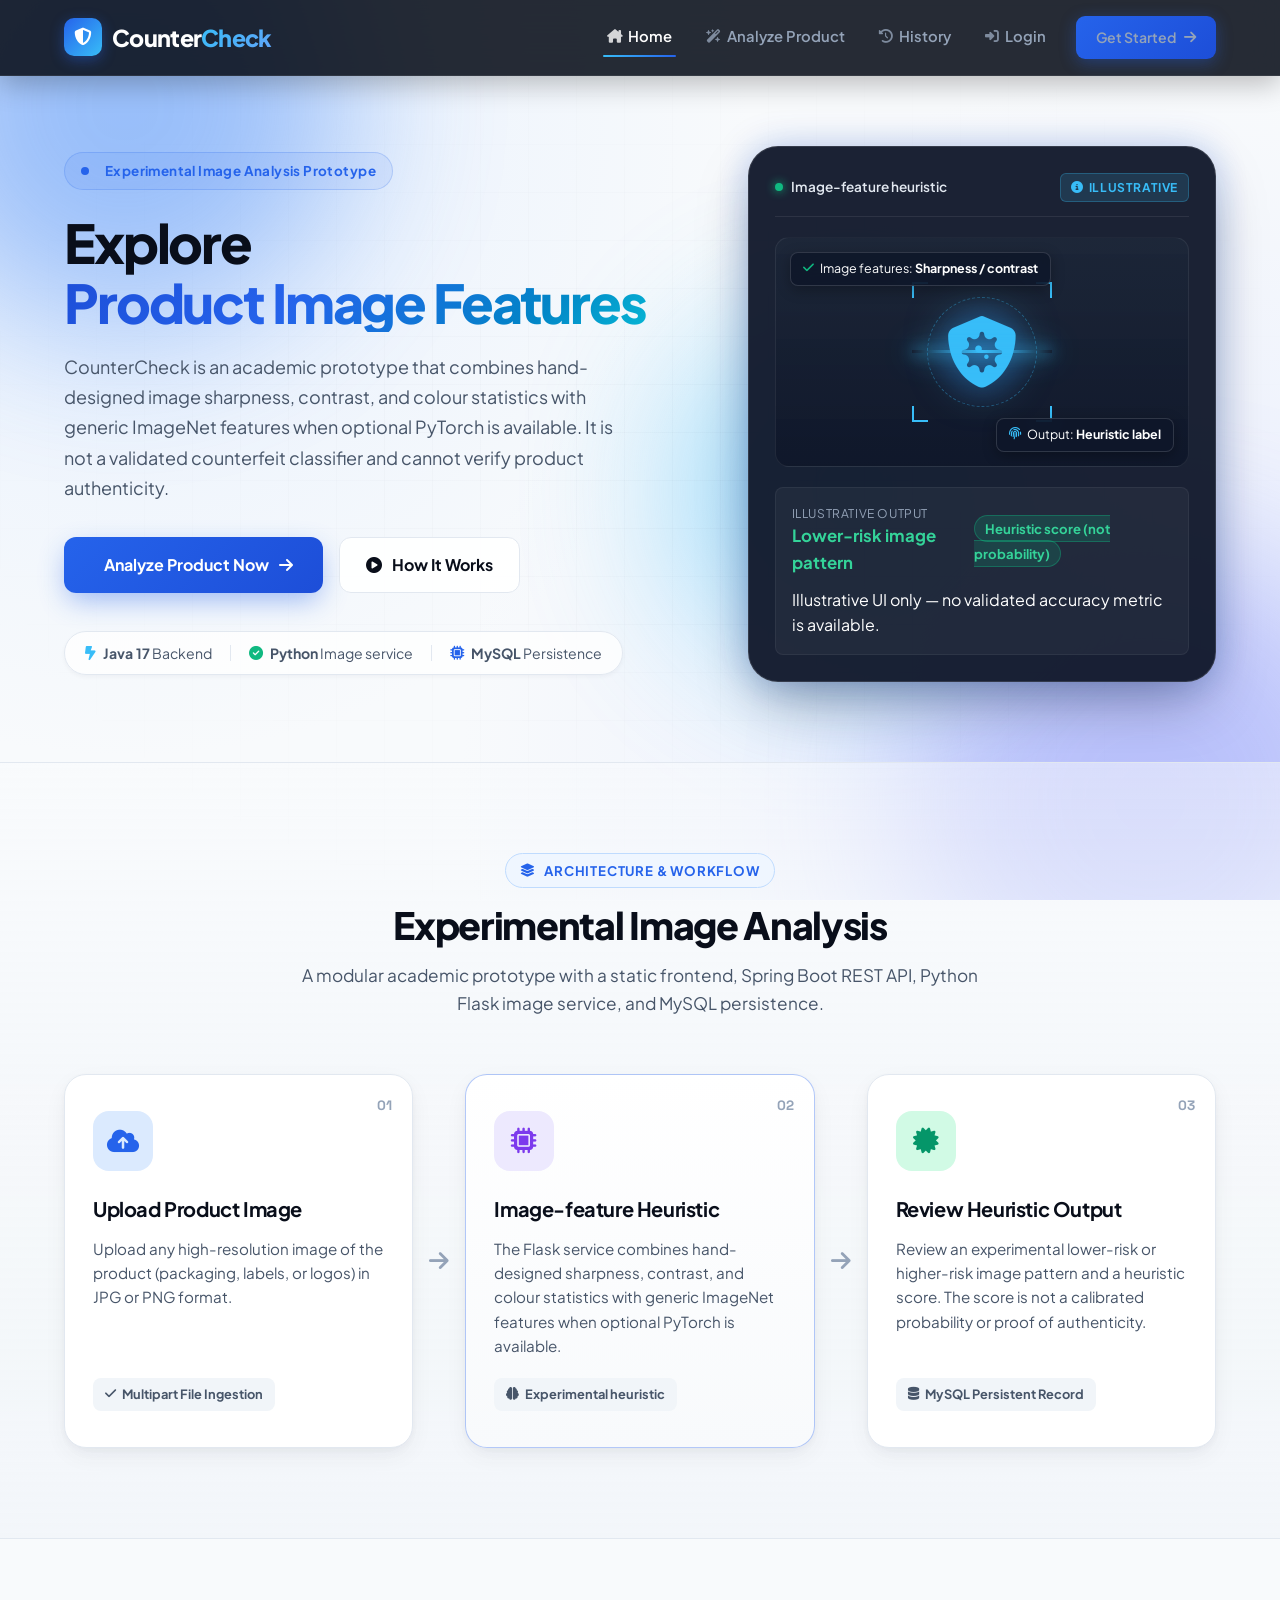
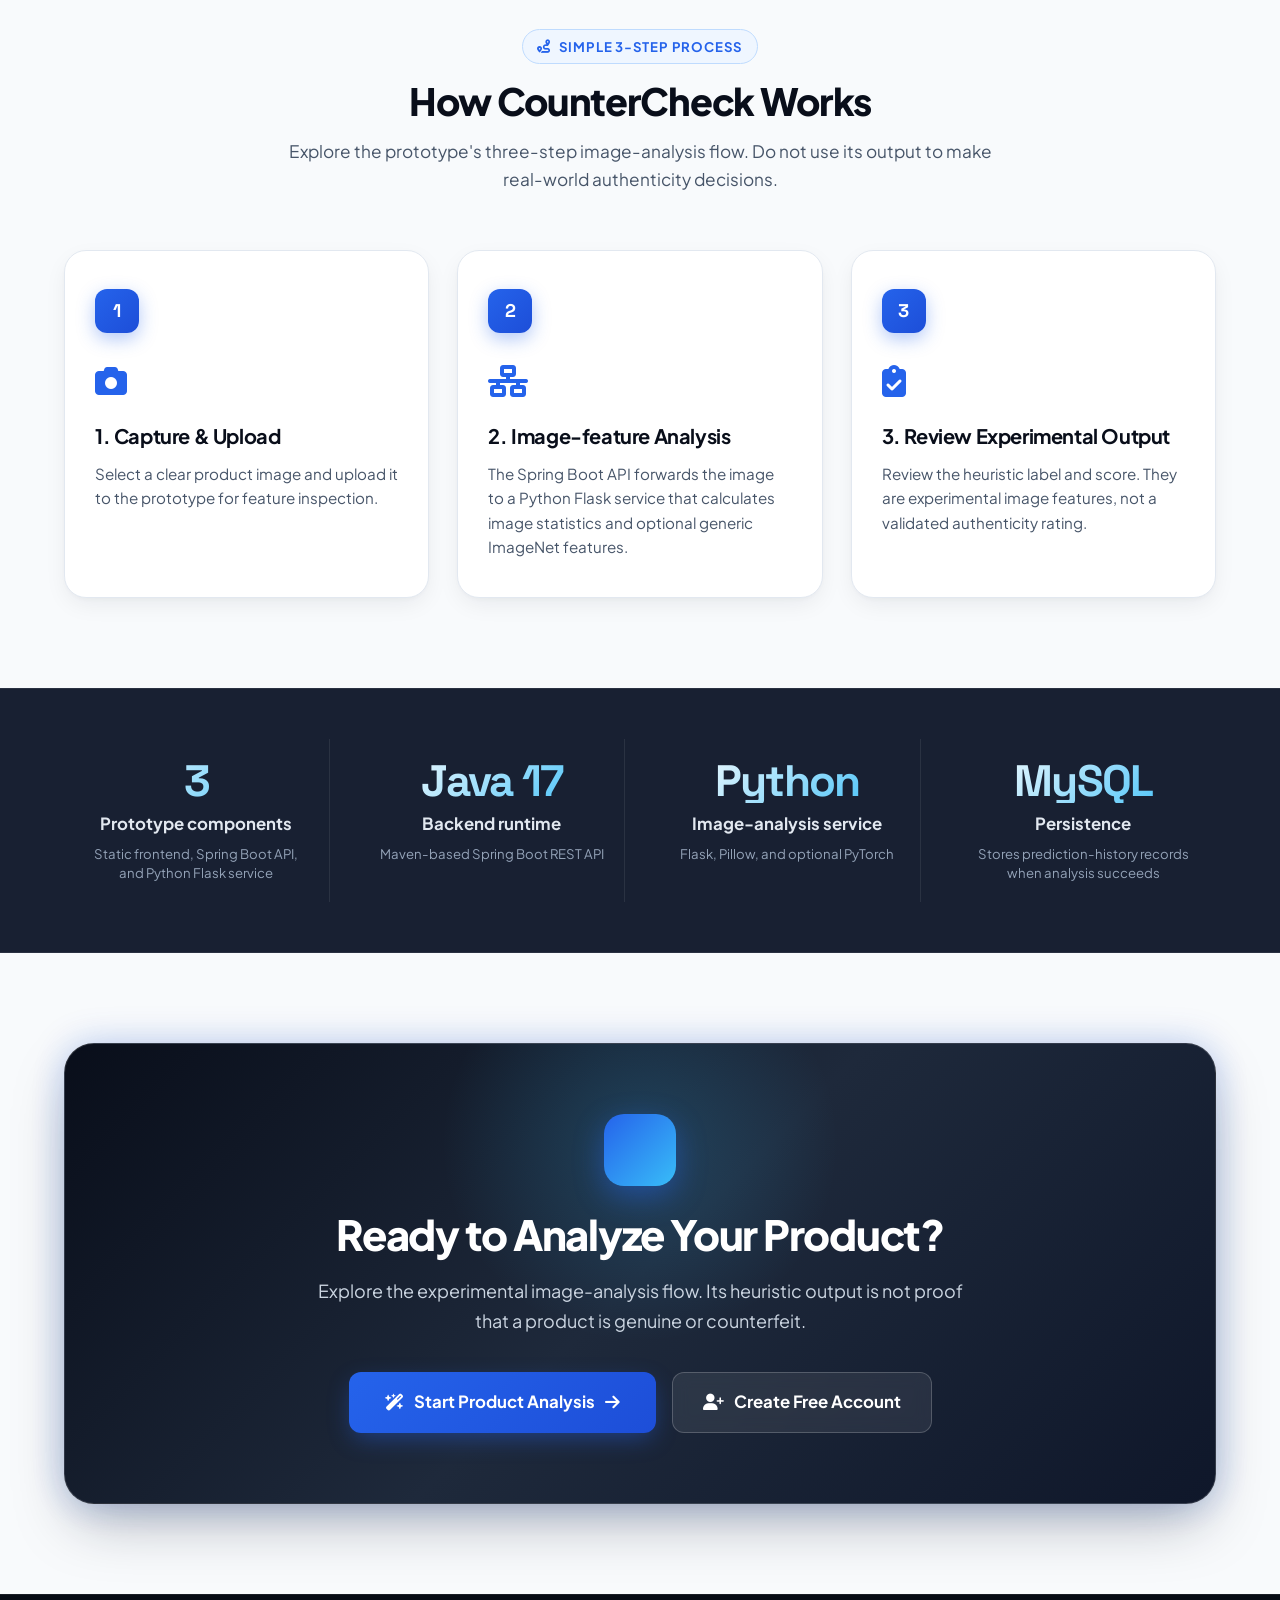
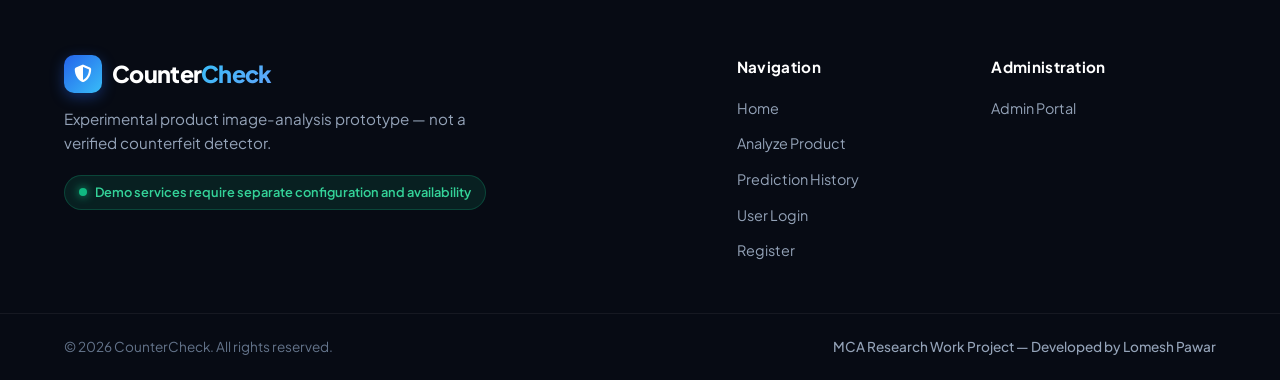
==== frontend/index.html @ 0428f7fd "Merge 4b6fc1da49cbabf5e999f58a79bff43db7ccc3e7 into 30d6077ea712902d332973c9d0bb1a8aa7da18d8" ====
<!DOCTYPE html>
<html lang="en">
<head>
    <meta charset="UTF-8">
    <meta name="viewport" content="width=device-width, initial-scale=1.0">

    <title>CounterCheck — Experimental Product Image Analysis Prototype</title>

    <!-- Google Fonts -->
    <link rel="preconnect" href="https://fonts.googleapis.com">
    <link rel="preconnect" href="https://fonts.gstatic.com" crossorigin>
    <link href="https://fonts.googleapis.com/css2?family=Plus+Jakarta+Sans:wght@400;500;600;700;800&family=Space+Grotesk:wght@500;700&display=swap" rel="stylesheet">

    <!-- Font Awesome Icons -->
    <link rel="stylesheet" href="https://cdnjs.cloudflare.com/ajax/libs/font-awesome/6.5.1/css/all.min.css">

    <!-- Stylesheet -->
    <link rel="stylesheet" href="css/style.css">
</head>

<body>

    <!-- Animated Ambient Background Mesh -->
    <div class="ambient-background" aria-hidden="true">
        <div class="glow-blob blob-1"></div>
        <div class="glow-blob blob-2"></div>
        <div class="glow-blob blob-3"></div>
        <div class="grid-overlay"></div>
    </div>

    <!-- Navigation Bar -->
    <nav class="navbar">
        <div class="nav-container">

            <a href="index.html" class="logo">
                <div class="logo-badge">
                    <i class="fa-solid fa-shield-halved"></i>
                </div>
                <span>Counter<span class="logo-accent">Check</span></span>
            </a>

            <button class="menu-toggle" onclick="toggleMenu()" aria-label="Toggle navigation">
                <i class="fa-solid fa-bars"></i>
            </button>

            <ul class="nav-links" id="navLinks">
                <li>
                    <a href="index.html" class="active">
                        <i class="fa-solid fa-house-chimney nav-icon"></i> Home
                    </a>
                </li>

                <li>
                    <a href="upload.html">
                        <i class="fa-solid fa-wand-magic-sparkles nav-icon"></i> Analyze Product
                    </a>
                </li>

                <li>
                    <a href="history.html">
                        <i class="fa-solid fa-clock-rotate-left nav-icon"></i> History
                    </a>
                </li>

                <li>
                    <a href="login.html">
                        <i class="fa-solid fa-right-to-bracket nav-icon"></i> Login
                    </a>
                </li>

                <li>
                    <a href="register.html" class="btn btn-primary nav-cta">
                        <span>Get Started</span>
                        <i class="fa-solid fa-arrow-right"></i>
                    </a>
                </li>
            </ul>

        </div>
    </nav>


    <!-- Hero Section -->
    <section class="hero">

        <div class="hero-content">

            <!-- Hero Left: Pitch & CTAs -->
            <div class="hero-text">

                <div class="hero-badge">
                    <span class="badge-pulse"></span>
                    <i class="fa-solid fa-sparkles"></i> Experimental Image Analysis Prototype
                </div>

                <h1>
                    Explore <span class="gradient-text">Product Image Features</span>
                </h1>

                <p>
                    CounterCheck is an academic prototype that combines hand-designed image sharpness, contrast, and colour statistics with generic ImageNet features when optional PyTorch is available. It is not a validated counterfeit classifier and cannot verify product authenticity.
                </p>

                <div class="hero-buttons">

                    <a href="upload.html" class="btn btn-primary btn-hero-primary">
                        <i class="fa-solid fa-camera-viewfinder"></i>
                        <span>Analyze Product Now</span>
                        <i class="fa-solid fa-arrow-right arrow-icon"></i>
                    </a>

                    <a href="#how-it-works" class="btn btn-outline btn-hero-outline">
                        <i class="fa-solid fa-play-circle"></i>
                        <span>How It Works</span>
                    </a>

                </div>

                <!-- Trust Micro-Stats -->
                <div class="hero-trust-bar">
                    <div class="trust-item">
                        <i class="fa-solid fa-bolt-lightning text-accent"></i>
                        <span><strong>Java 17</strong> Backend</span>
                    </div>
                    <div class="trust-divider"></div>
                    <div class="trust-item">
                        <i class="fa-solid fa-circle-check text-success"></i>
                        <span><strong>Python</strong> Image service</span>
                    </div>
                    <div class="trust-divider"></div>
                    <div class="trust-item">
                        <i class="fa-solid fa-microchip text-secondary"></i>
                        <span><strong>MySQL</strong> Persistence</span>
                    </div>
                </div>

            </div>


            <!-- Hero Right: Interactive AI Scanning Showcase Card -->
            <div class="hero-showcase-wrapper">
                
                <div class="hero-showcase-card">

                    <!-- Showcase Card Header -->
                    <div class="showcase-header">
                        <div class="showcase-status">
                            <span class="status-dot"></span>
                            <span class="status-text">Image-feature heuristic</span>
                        </div>
                        <span class="showcase-badge">
                            <i class="fa-solid fa-circle-info"></i> ILLUSTRATIVE
                        </span>
                    </div>

                    <!-- Showcase Visual Scanner -->
                    <div class="showcase-scanner">
                        
                        <!-- Product Visual Hologram -->
                        <div class="scanner-visual">
                            <div class="scanner-icon-bg">
                                <i class="fa-solid fa-shield-virus main-scan-icon"></i>
                            </div>
                            
                            <!-- Laser Scanning Animation Line -->
                            <div class="scan-laser-line"></div>
                            
                            <!-- HUD Corner Markers -->
                            <div class="hud-corner hud-tl"></div>
                            <div class="hud-corner hud-tr"></div>
                            <div class="hud-corner hud-bl"></div>
                            <div class="hud-corner hud-br"></div>

                            <!-- Target Reticle -->
                            <div class="hud-reticle"></div>
                        </div>

                        <!-- Floating HUD AI Detection Tags -->
                        <div class="hud-tag tag-top">
                            <i class="fa-solid fa-check text-success"></i>
                            <span>Image features: <strong>Sharpness / contrast</strong></span>
                        </div>

                        <div class="hud-tag tag-bottom">
                            <i class="fa-solid fa-fingerprint text-accent"></i>
                            <span>Output: <strong>Heuristic label</strong></span>
                        </div>

                    </div>

                    <!-- Showcase Card Footer Verdict -->
                    <div class="showcase-footer">
                        <div class="verdict-row">
                            <div class="verdict-label">
                                <span>Illustrative output</span>
                                <strong>Lower-risk image pattern</strong>
                            </div>
                            <div class="verdict-score">
                                <span class="score-badge">Heuristic score (not probability)</span>
                            </div>
                        </div>
                        
                        <!-- Animated Progress Bar -->
                        <p class="score-note">Illustrative UI only — no validated accuracy metric is available.</p>
                    </div>

                </div>

            </div>

        </div>

    </section>


    <!-- Experimental Image Analysis Workflow Section -->
    <section class="section workflow-section">

        <div class="container">

            <div class="section-header-centered">
                <div class="section-pill">
                    <i class="fa-solid fa-layer-group"></i> Architecture & Workflow
                </div>
                <h2 class="section-title">
                    Experimental Image Analysis
                </h2>
                <p class="section-subtitle">
                    A modular academic prototype with a static frontend, Spring Boot REST API, Python Flask image service, and MySQL persistence.
                </p>
            </div>


            <div class="workflow-grid">

                <!-- Step Card 1 -->
                <div class="workflow-card">
                    <div class="card-step-badge">01</div>
                    <div class="card-icon-wrapper icon-blue">
                        <i class="fa-solid fa-cloud-arrow-up"></i>
                    </div>
                    <h3>Upload Product Image</h3>
                    <p>
                        Upload any high-resolution image of the product (packaging, labels, or logos) in JPG or PNG format.
                    </p>
                    <div class="card-feature-pill">
                        <i class="fa-solid fa-check"></i> Multipart File Ingestion
                    </div>
                </div>

                <!-- Pipeline Connector 1 -->
                <div class="workflow-connector">
                    <i class="fa-solid fa-arrow-right"></i>
                </div>

                <!-- Step Card 2 -->
                <div class="workflow-card active-flow">
                    <div class="card-step-badge">02</div>
                    <div class="card-icon-wrapper icon-purple">
                        <i class="fa-solid fa-microchip"></i>
                    </div>
                    <h3>Image-feature Heuristic</h3>
                    <p>
                        The Flask service combines hand-designed sharpness, contrast, and colour statistics with generic ImageNet features when optional PyTorch is available.
                    </p>
                    <div class="card-feature-pill">
                        <i class="fa-solid fa-brain"></i> Experimental heuristic
                    </div>
                </div>

                <!-- Pipeline Connector 2 -->
                <div class="workflow-connector">
                    <i class="fa-solid fa-arrow-right"></i>
                </div>

                <!-- Step Card 3 -->
                <div class="workflow-card">
                    <div class="card-step-badge">03</div>
                    <div class="card-icon-wrapper icon-green">
                        <i class="fa-solid fa-certificate"></i>
                    </div>
                    <h3>Review Heuristic Output</h3>
                    <p>
                        Review an experimental lower-risk or higher-risk image pattern and a heuristic score. The score is not a calibrated probability or proof of authenticity.
                    </p>
                    <div class="card-feature-pill">
                        <i class="fa-solid fa-database"></i> MySQL Persistent Record
                    </div>
                </div>

            </div>

        </div>

    </section>


    <!-- How It Works Section -->
    <section class="section how-it-works-section" id="how-it-works">

        <div class="container">

            <div class="section-header-centered">
                <div class="section-pill">
                    <i class="fa-solid fa-route"></i> Simple 3-Step Process
                </div>
                <h2 class="section-title">
                    How CounterCheck Works
                </h2>
                <p class="section-subtitle">
                    Explore the prototype's three-step image-analysis flow. Do not use its output to make real-world authenticity decisions.
                </p>
            </div>


            <div class="timeline-container">

                <div class="timeline-card">
                    <div class="timeline-number-bubble">1</div>
                    <div class="timeline-body">
                        <div class="timeline-icon">
                            <i class="fa-solid fa-camera"></i>
                        </div>
                        <h3>1. Capture & Upload</h3>
                        <p>
                            Select a clear product image and upload it to the prototype for feature inspection.
                        </p>
                    </div>
                </div>

                <div class="timeline-card">
                    <div class="timeline-number-bubble">2</div>
                    <div class="timeline-body">
                        <div class="timeline-icon">
                            <i class="fa-solid fa-network-wired"></i>
                        </div>
                        <h3>2. Image-feature Analysis</h3>
                        <p>
                            The Spring Boot API forwards the image to a Python Flask service that calculates image statistics and optional generic ImageNet features.
                        </p>
                    </div>
                </div>

                <div class="timeline-card">
                    <div class="timeline-number-bubble">3</div>
                    <div class="timeline-body">
                        <div class="timeline-icon">
                            <i class="fa-solid fa-clipboard-check"></i>
                        </div>
                        <h3>3. Review Experimental Output</h3>
                        <p>
                            Review the heuristic label and score. They are experimental image features, not a validated authenticity rating.
                        </p>
                    </div>
                </div>

            </div>

        </div>

    </section>


    <!-- Key Stats & Trust Metrics Banner -->
    <section class="section stats-banner-section">
        <div class="container">
            <div class="metrics-grid">
                <div class="metric-card">
                    <div class="metric-number">3</div>
                    <div class="metric-title">Prototype components</div>
                    <div class="metric-desc">Static frontend, Spring Boot API, and Python Flask service</div>
                </div>
                <div class="metric-card">
                    <div class="metric-number">Java 17</div>
                    <div class="metric-title">Backend runtime</div>
                    <div class="metric-desc">Maven-based Spring Boot REST API</div>
                </div>
                <div class="metric-card">
                    <div class="metric-number">Python</div>
                    <div class="metric-title">Image-analysis service</div>
                    <div class="metric-desc">Flask, Pillow, and optional PyTorch</div>
                </div>
                <div class="metric-card">
                    <div class="metric-number">MySQL</div>
                    <div class="metric-title">Persistence</div>
                    <div class="metric-desc">Stores prediction-history records when analysis succeeds</div>
                </div>
            </div>
        </div>
    </section>


    <!-- Call To Action (CTA) Section -->
    <section class="section cta-section">

        <div class="container">

            <div class="cta-card">

                <div class="cta-glow-bg"></div>

                <div class="cta-content">

                    <div class="cta-icon-wrapper">
                        <i class="fa-solid fa-shield-check"></i>
                    </div>

                    <h2>Ready to Analyze Your Product?</h2>

                    <p>
                        Explore the experimental image-analysis flow. Its heuristic output is not proof that a product is genuine or counterfeit.
                    </p>

                    <div class="cta-buttons">
                        <a href="upload.html" class="btn btn-primary btn-cta-primary">
                            <i class="fa-solid fa-wand-magic-sparkles"></i>
                            <span>Start Product Analysis</span>
                            <i class="fa-solid fa-arrow-right"></i>
                        </a>
                        <a href="register.html" class="btn btn-outline btn-cta-outline">
                            <i class="fa-solid fa-user-plus"></i>
                            <span>Create Free Account</span>
                        </a>
                    </div>

                </div>

            </div>

        </div>

    </section>


    <!-- Footer -->
    <footer class="footer">

        <div class="container footer-container">

            <div class="footer-brand">
                <a href="index.html" class="logo">
                    <div class="logo-badge">
                        <i class="fa-solid fa-shield-halved"></i>
                    </div>
                    <span>Counter<span class="logo-accent">Check</span></span>
                </a>
                <p class="footer-tagline">
                    Experimental product image-analysis prototype — not a verified counterfeit detector.
                </p>
                <div class="system-status-pill">
                    <span class="status-dot"></span>
                    <span>Demo services require separate configuration and availability</span>
                </div>
            </div>

            <div class="footer-links-group">
                <div class="footer-col">
                    <h4>Navigation</h4>
                    <ul>
                        <li><a href="index.html">Home</a></li>
                        <li><a href="upload.html">Analyze Product</a></li>
                        <li><a href="history.html">Prediction History</a></li>
                        <li><a href="login.html">User Login</a></li>
                        <li><a href="register.html">Register</a></li>
                    </ul>
                </div>

                <div class="footer-col">
                    <h4>Administration</h4>
                    <ul>
                        <li><a href="admin-login.html">Admin Portal</a></li>
                        <li><a href="admin-dashboard.html">System Analytics</a></li>
                    </ul>
                </div>
            </div>

        </div>

        <div class="footer-bottom">
            <div class="container footer-bottom-container">
                <p>© 2026 CounterCheck. All rights reserved.</p>
                <p class="research-tag">MCA Research Work Project — Developed by Lomesh Pawar</p>
            </div>
        </div>

    </footer>


    <!-- JavaScript Client -->
    <script src="js/script.js"></script>

</body>
</html>
---- frontend/css/style.css ----
@import url('https://fonts.googleapis.com/css2?family=Plus+Jakarta+Sans:wght@400;500;600;700;800&family=Space+Grotesk:wght@500;700&display=swap');

/* ==========================================
   RESET & DESIGN SYSTEM TOKENS
========================================== */
*,
*::before,
*::after {
    margin: 0;
    padding: 0;
    box-sizing: border-box;
}

:root {
    --primary: #090e1a;
    --primary-light: #121c33;
    --primary-surface: #1e293b;
    --secondary: #2563eb;
    --secondary-hover: #1d4ed8;
    --accent: #38bdf8;
    --accent-glow: rgba(56, 189, 248, 0.25);
    --purple: #818cf8;
    --danger: #ef4444;
    --danger-bg: #fef2f2;
    --danger-text: #991b1b;
    --success: #10b981;
    --success-bg: #ecfdf5;
    --success-text: #065f46;
    --warning: #f59e0b;
    --background: #f8fafc;
    --surface: #ffffff;
    --surface-glass: rgba(255, 255, 255, 0.85);
    --text: #0f172a;
    --light-text: #475569;
    --muted-text: #94a3b8;
    --border: #e2e8f0;
    --border-hover: #cbd5e1;
    --border-glass: rgba(255, 255, 255, 0.12);
    --shadow-sm: 0 2px 4px rgba(15, 23, 42, 0.04);
    --shadow: 0 8px 24px -4px rgba(15, 23, 42, 0.08), 0 2px 6px -1px rgba(15, 23, 42, 0.04);
    --shadow-md: 0 12px 32px -4px rgba(15, 23, 42, 0.1), 0 4px 12px -2px rgba(15, 23, 42, 0.05);
    --shadow-lg: 0 20px 48px -8px rgba(15, 23, 42, 0.14), 0 8px 20px -4px rgba(15, 23, 42, 0.06);
    --shadow-glow: 0 0 35px rgba(37, 99, 235, 0.25);
    --shadow-glow-cyan: 0 0 30px rgba(56, 189, 248, 0.28);
    --radius-sm: 8px;
    --radius: 14px;
    --radius-lg: 22px;
    --radius-xl: 30px;
    --transition: all 0.25s cubic-bezier(0.4, 0, 0.2, 1);
    --transition-smooth: all 0.4s cubic-bezier(0.16, 1, 0.3, 1);
}

html {
    scroll-behavior: smooth;
    font-size: 16px;
}

body {
    font-family: 'Plus Jakarta Sans', system-ui, -apple-system, sans-serif;
    background-color: var(--background);
    color: var(--text);
    line-height: 1.6;
    min-height: 100vh;
    display: flex;
    flex-direction: column;
    -webkit-font-smoothing: antialiased;
    -moz-osx-font-smoothing: grayscale;
    overflow-x: hidden;
    position: relative;
}

a {
    text-decoration: none;
    color: inherit;
    transition: var(--transition);
}

button,
input,
select,
textarea {
    font-family: inherit;
    font-size: inherit;
}

::selection {
    background: rgba(37, 99, 235, 0.22);
    color: var(--primary);
}

img {
    max-width: 100%;
}


/* ==========================================
   ANIMATED AMBIENT BACKGROUND MESH
========================================== */
.ambient-background {
    position: fixed;
    inset: 0;
    overflow: hidden;
    pointer-events: none;
    z-index: -1;
    background: radial-gradient(circle at 10% 15%, rgba(219, 234, 254, 0.6) 0%, transparent 45%),
                radial-gradient(circle at 90% 85%, rgba(224, 231, 255, 0.7) 0%, transparent 50%),
                #f8fafc;
}

.glow-blob {
    position: absolute;
    border-radius: 50%;
    filter: blur(80px);
    opacity: 0.45;
    animation: floatBlob 14s infinite ease-in-out alternate;
}

.blob-1 {
    width: 450px;
    height: 450px;
    background: #3b82f6;
    top: -120px;
    left: -100px;
}

.blob-2 {
    width: 500px;
    height: 500px;
    background: #818cf8;
    bottom: -150px;
    right: -120px;
    animation-delay: 3s;
}

.blob-3 {
    width: 350px;
    height: 350px;
    background: #38bdf8;
    top: 35%;
    right: 20%;
    animation-delay: 6s;
}

.grid-overlay {
    position: absolute;
    inset: 0;
    background-image: linear-gradient(to right, rgba(15, 23, 42, 0.03) 1px, transparent 1px),
                      linear-gradient(to bottom, rgba(15, 23, 42, 0.03) 1px, transparent 1px);
    background-size: 48px 48px;
    mask-image: radial-gradient(ellipse at center, rgba(0, 0, 0, 0.7) 0%, transparent 80%);
    -webkit-mask-image: radial-gradient(ellipse at center, rgba(0, 0, 0, 0.7) 0%, transparent 80%);
}

@keyframes floatBlob {
    0% {
        transform: translate(0, 0) scale(1);
    }
    50% {
        transform: translate(50px, -40px) scale(1.1);
    }
    100% {
        transform: translate(-30px, 40px) scale(0.95);
    }
}


/* ==========================================
   NAVIGATION BAR
========================================== */
.navbar {
    background: rgba(9, 14, 26, 0.88);
    backdrop-filter: blur(18px);
    -webkit-backdrop-filter: blur(18px);
    color: #ffffff;
    padding: 16px 0;
    position: sticky;
    top: 0;
    z-index: 1000;
    border-bottom: 1px solid rgba(255, 255, 255, 0.08);
    box-shadow: 0 8px 28px rgba(0, 0, 0, 0.25);
    transition: var(--transition);
}

.nav-container {
    width: 90%;
    max-width: 1240px;
    margin: 0 auto;
    display: flex;
    align-items: center;
    justify-content: space-between;
    position: relative;
}

.logo {
    font-size: 1.45rem;
    font-weight: 800;
    letter-spacing: -0.03em;
    color: #ffffff;
    display: flex;
    align-items: center;
    gap: 10px;
    transition: transform 0.25s ease;
}

.logo:hover {
    transform: scale(1.02);
}

.logo-badge {
    width: 38px;
    height: 38px;
    background: linear-gradient(135deg, var(--secondary), var(--accent));
    border-radius: 10px;
    display: flex;
    align-items: center;
    justify-content: center;
    color: #ffffff;
    font-size: 1.1rem;
    box-shadow: 0 4px 14px rgba(37, 99, 235, 0.4);
}

.logo-accent {
    background: linear-gradient(135deg, var(--accent), #60a5fa);
    -webkit-background-clip: text;
    -webkit-text-fill-color: transparent;
}

.nav-links {
    display: flex;
    align-items: center;
    gap: 26px;
    list-style: none;
}

.nav-links a {
    color: #94a3b8;
    font-weight: 600;
    font-size: 0.925rem;
    padding: 8px 4px;
    position: relative;
    display: inline-flex;
    align-items: center;
    gap: 6px;
}

.nav-icon {
    font-size: 0.85rem;
    opacity: 0.8;
}

.nav-links a:hover,
.nav-links a.active {
    color: #ffffff;
}

.nav-links a:not(.btn)::after {
    content: '';
    position: absolute;
    bottom: 0;
    left: 0;
    width: 0;
    height: 2.5px;
    background: linear-gradient(90deg, var(--accent), var(--secondary));
    border-radius: 4px;
    transition: var(--transition);
}

.nav-links a:hover::after,
.nav-links a.active::after {
    width: 100%;
}

.nav-cta {
    padding: 10px 20px !important;
    font-size: 0.88rem !important;
    gap: 8px !important;
    border-radius: 9px !important;
    box-shadow: 0 4px 16px rgba(37, 99, 235, 0.35) !important;
}

.menu-toggle {
    display: none;
    background: rgba(255, 255, 255, 0.08);
    border: 1px solid rgba(255, 255, 255, 0.12);
    color: #ffffff;
    font-size: 1.25rem;
    cursor: pointer;
    padding: 8px 12px;
    border-radius: var(--radius-sm);
    transition: var(--transition);
}

.menu-toggle:hover {
    background: rgba(255, 255, 255, 0.16);
}


/* ==========================================
   BUTTONS & TYPOGRAPHY HELPERS
========================================== */
.btn {
    display: inline-flex;
    align-items: center;
    justify-content: center;
    gap: 10px;
    border: none;
    padding: 13px 26px;
    border-radius: 12px;
    cursor: pointer;
    font-weight: 700;
    font-size: 0.95rem;
    transition: var(--transition);
    text-align: center;
    position: relative;
    overflow: hidden;
}

.btn::before {
    content: '';
    position: absolute;
    inset: 0;
    background: linear-gradient(115deg, transparent 25%, rgba(255,255,255,0.22) 50%, transparent 75%);
    transform: translateX(-130%);
    transition: transform 0.6s ease;
    pointer-events: none;
}

.btn:hover::before {
    transform: translateX(130%);
}

.btn-primary {
    background: linear-gradient(135deg, #2563eb, #1d4ed8);
    color: #ffffff;
    box-shadow: 0 8px 24px -4px rgba(37, 99, 235, 0.45);
}

.btn-primary:hover {
    background: linear-gradient(135deg, #1d4ed8, #1e40af);
    box-shadow: 0 12px 30px -4px rgba(37, 99, 235, 0.55);
    transform: translateY(-2px);
}

.btn-primary:active {
    transform: translateY(0);
}

.btn-outline {
    border: 1.5px solid var(--border);
    color: var(--primary);
    background: rgba(255, 255, 255, 0.9);
    backdrop-filter: blur(8px);
}

.btn-outline:hover {
    border-color: var(--secondary);
    color: var(--secondary);
    background: #eff6ff;
    transform: translateY(-2px);
    box-shadow: var(--shadow-sm);
}

.btn-danger {
    background: var(--danger);
    color: #ffffff;
}

.btn-danger:hover {
    background: #dc2626;
    transform: translateY(-2px);
    box-shadow: 0 8px 20px rgba(239, 68, 68, 0.35);
}

.btn-success {
    background: var(--success);
    color: #ffffff;
}

.btn-success:hover {
    background: #059669;
    transform: translateY(-2px);
    box-shadow: 0 8px 20px rgba(16, 185, 129, 0.35);
}

.gradient-text {
    background: linear-gradient(135deg, #1d4ed8 0%, #2563eb 40%, #0284c7 80%, #06b6d4 100%);
    -webkit-background-clip: text;
    -webkit-text-fill-color: transparent;
    display: inline-block;
}

.text-accent { color: var(--accent); }
.text-success { color: var(--success); }
.text-secondary { color: var(--secondary); }


/* ==========================================
   CONTAINER & SECTION ESSENTIALS
========================================== */
.container {
    width: 90%;
    max-width: 1240px;
    margin: 0 auto;
}

.section {
    padding: 90px 0;
    position: relative;
}

.section-header-centered {
    text-align: center;
    max-width: 720px;
    margin: 0 auto 56px;
}

.section-pill {
    display: inline-flex;
    align-items: center;
    gap: 8px;
    background: #eff6ff;
    color: var(--secondary);
    border: 1px solid #bfdbfe;
    font-size: 0.825rem;
    font-weight: 700;
    text-transform: uppercase;
    letter-spacing: 0.06em;
    padding: 6px 14px;
    border-radius: 50px;
    margin-bottom: 14px;
}

.section-title {
    font-size: 2.35rem;
    font-weight: 800;
    letter-spacing: -0.035em;
    color: var(--primary);
    line-height: 1.2;
    margin-bottom: 14px;
}

.section-subtitle {
    color: var(--light-text);
    font-size: 1.075rem;
    line-height: 1.65;
}


/* ==========================================
   HERO SECTION (AI SAAS SHOWCASE)
========================================== */
.hero {
    padding: 70px 0 80px;
    position: relative;
    overflow: hidden;
}

.hero-content {
    width: 90%;
    max-width: 1240px;
    margin: 0 auto;
    display: grid;
    grid-template-columns: 1.15fr 0.85fr;
    gap: 50px;
    align-items: center;
}

.hero-text {
    animation: heroFadeIn 0.8s ease forwards;
}

.hero-badge {
    display: inline-flex;
    align-items: center;
    gap: 8px;
    background: rgba(37, 99, 235, 0.08);
    border: 1px solid rgba(37, 99, 235, 0.2);
    color: var(--secondary);
    font-size: 0.84rem;
    font-weight: 700;
    letter-spacing: 0.03em;
    padding: 7px 16px;
    border-radius: 50px;
    margin-bottom: 22px;
    backdrop-filter: blur(6px);
}

.badge-pulse {
    width: 8px;
    height: 8px;
    background: var(--secondary);
    border-radius: 50%;
    box-shadow: 0 0 0 0 rgba(37, 99, 235, 0.7);
    animation: pulseRing 1.8s infinite cubic-bezier(0.66, 0, 0, 1);
}

@keyframes pulseRing {
    0% {
        box-shadow: 0 0 0 0 rgba(37, 99, 235, 0.7);
    }
    70% {
        box-shadow: 0 0 0 10px rgba(37, 99, 235, 0);
    }
    100% {
        box-shadow: 0 0 0 0 rgba(37, 99, 235, 0);
    }
}

.hero-text h1 {
    font-size: 3.35rem;
    font-weight: 800;
    line-height: 1.12;
    letter-spacing: -0.04em;
    color: var(--primary);
    margin-bottom: 20px;
}

.hero-text p {
    color: var(--light-text);
    font-size: 1.125rem;
    line-height: 1.68;
    margin-bottom: 34px;
    max-width: 580px;
}

.hero-buttons {
    display: flex;
    gap: 16px;
    align-items: center;
    flex-wrap: wrap;
    margin-bottom: 38px;
}

.btn-hero-primary {
    padding: 15px 30px;
    font-size: 1rem;
    box-shadow: 0 10px 28px -4px rgba(37, 99, 235, 0.45);
}

.btn-hero-primary .arrow-icon {
    transition: transform 0.25s ease;
}

.btn-hero-primary:hover .arrow-icon {
    transform: translateX(4px);
}

.btn-hero-outline {
    padding: 14px 26px;
    font-size: 1rem;
}

.hero-trust-bar {
    display: inline-flex;
    align-items: center;
    gap: 18px;
    background: rgba(255, 255, 255, 0.75);
    border: 1px solid var(--border);
    backdrop-filter: blur(10px);
    padding: 10px 20px;
    border-radius: 50px;
    box-shadow: var(--shadow-sm);
    font-size: 0.88rem;
    color: var(--light-text);
}

.trust-item {
    display: inline-flex;
    align-items: center;
    gap: 7px;
}

.trust-divider {
    width: 1px;
    height: 16px;
    background: var(--border);
}


/* ==========================================
   HERO SHOWCASE CARD (FUTURISTIC AI SCANNER)
========================================== */
.hero-showcase-wrapper {
    perspective: 1000px;
    animation: heroFadeIn 0.9s 0.15s ease forwards;
}

.hero-showcase-card {
    background: rgba(15, 23, 42, 0.95);
    backdrop-filter: blur(24px);
    border: 1px solid rgba(255, 255, 255, 0.12);
    border-radius: var(--radius-xl);
    box-shadow: 0 25px 60px -12px rgba(15, 23, 42, 0.4), var(--shadow-glow);
    padding: 26px;
    color: #ffffff;
    position: relative;
    overflow: hidden;
    transition: var(--transition-smooth);
}

.hero-showcase-card:hover {
    transform: translateY(-6px) rotateX(2deg);
    border-color: rgba(56, 189, 248, 0.35);
    box-shadow: 0 30px 70px -12px rgba(15, 23, 42, 0.5), var(--shadow-glow-cyan);
}

.showcase-header {
    display: flex;
    align-items: center;
    justify-content: space-between;
    margin-bottom: 20px;
    padding-bottom: 14px;
    border-bottom: 1px solid rgba(255, 255, 255, 0.08);
}

.showcase-status {
    display: flex;
    align-items: center;
    gap: 8px;
    font-size: 0.85rem;
    font-weight: 600;
    color: #e2e8f0;
}

.status-dot {
    width: 8px;
    height: 8px;
    background: #10b981;
    border-radius: 50%;
    box-shadow: 0 0 10px #10b981;
}

.showcase-badge {
    background: rgba(56, 189, 248, 0.14);
    color: var(--accent);
    border: 1px solid rgba(56, 189, 248, 0.28);
    font-size: 0.75rem;
    font-weight: 700;
    letter-spacing: 0.05em;
    padding: 4px 10px;
    border-radius: 6px;
    display: inline-flex;
    align-items: center;
    gap: 5px;
}

.showcase-scanner {
    position: relative;
    background: linear-gradient(180deg, rgba(30, 41, 59, 0.7) 0%, rgba(15, 23, 42, 0.9) 100%);
    border: 1px solid rgba(255, 255, 255, 0.07);
    border-radius: var(--radius);
    padding: 34px 20px;
    margin-bottom: 20px;
    overflow: hidden;
    text-align: center;
}

.scanner-visual {
    position: relative;
    display: inline-flex;
    align-items: center;
    justify-content: center;
    width: 140px;
    height: 140px;
    margin: 10px auto;
}

.scanner-icon-bg {
    width: 110px;
    height: 110px;
    background: radial-gradient(circle, rgba(37, 99, 235, 0.25) 0%, rgba(15, 23, 42, 0) 75%);
    border-radius: 50%;
    display: flex;
    align-items: center;
    justify-content: center;
}

.main-scan-icon {
    font-size: 4.5rem;
    color: var(--accent);
    filter: drop-shadow(0 0 20px rgba(56, 189, 248, 0.55));
}

.scan-laser-line {
    position: absolute;
    left: 0;
    right: 0;
    height: 3px;
    background: linear-gradient(90deg, transparent 0%, var(--accent) 50%, transparent 100%);
    box-shadow: 0 0 15px var(--accent), 0 0 30px var(--accent);
    animation: laserScan 2.6s ease-in-out infinite alternate;
}

@keyframes laserScan {
    0% {
        top: 5%;
        opacity: 0.4;
    }
    50% {
        opacity: 1;
    }
    100% {
        top: 95%;
        opacity: 0.4;
    }
}

/* HUD Corner Brackets */
.hud-corner {
    position: absolute;
    width: 16px;
    height: 16px;
    border: 2px solid var(--accent);
    pointer-events: none;
}
.hud-tl { top: 0; left: 0; border-right: none; border-bottom: none; }
.hud-tr { top: 0; right: 0; border-left: none; border-bottom: none; }
.hud-bl { bottom: 0; left: 0; border-right: none; border-top: none; }
.hud-br { bottom: 0; right: 0; border-left: none; border-top: none; }

.hud-reticle {
    position: absolute;
    inset: 15px;
    border: 1px dashed rgba(56, 189, 248, 0.35);
    border-radius: 50%;
    animation: rotateReticle 12s linear infinite;
}

@keyframes rotateReticle {
    100% { transform: rotate(360deg); }
}

.hud-tag {
    position: absolute;
    background: rgba(15, 23, 42, 0.85);
    border: 1px solid rgba(255, 255, 255, 0.14);
    backdrop-filter: blur(10px);
    font-size: 0.78rem;
    padding: 6px 12px;
    border-radius: 8px;
    display: inline-flex;
    align-items: center;
    gap: 6px;
    box-shadow: 0 4px 14px rgba(0, 0, 0, 0.3);
}

.tag-top {
    top: 14px;
    left: 14px;
}

.tag-bottom {
    bottom: 14px;
    right: 14px;
}

.showcase-footer {
    background: rgba(255, 255, 255, 0.04);
    border: 1px solid rgba(255, 255, 255, 0.06);
    border-radius: var(--radius-sm);
    padding: 16px;
}

.verdict-row {
    display: flex;
    align-items: center;
    justify-content: space-between;
    margin-bottom: 10px;
}

.verdict-label span {
    display: block;
    font-size: 0.75rem;
    color: var(--muted-text);
    text-transform: uppercase;
    letter-spacing: 0.05em;
}

.verdict-label strong {
    font-size: 1.05rem;
    color: #34d399;
}

.score-badge {
    background: rgba(16, 185, 129, 0.18);
    color: #34d399;
    border: 1px solid rgba(16, 185, 129, 0.35);
    font-size: 0.82rem;
    font-weight: 700;
    padding: 4px 10px;
    border-radius: 50px;
}

.score-progress {
    height: 6px;
    background: rgba(255, 255, 255, 0.1);
    border-radius: 10px;
    overflow: hidden;
}

.score-progress-bar {
    height: 100%;
    background: linear-gradient(90deg, #10b981, #34d399);
    border-radius: 10px;
    box-shadow: 0 0 10px #10b981;
}

@keyframes heroFadeIn {
    from {
        opacity: 0;
        transform: translateY(24px);
    }
    to {
        opacity: 1;
        transform: translateY(0);
    }
}


/* ==========================================
   SMART PRODUCT VERIFICATION (WORKFLOW GRID)
========================================== */
.workflow-section {
    background: linear-gradient(180deg, rgba(248, 250, 252, 0.5) 0%, rgba(241, 245, 249, 0.8) 100%);
    border-top: 1px solid var(--border);
    border-bottom: 1px solid var(--border);
}

.workflow-grid {
    display: grid;
    grid-template-columns: 1fr auto 1fr auto 1fr;
    gap: 16px;
    align-items: center;
}

.workflow-card {
    background: var(--surface);
    border: 1.5px solid var(--border);
    border-radius: var(--radius-lg);
    padding: 36px 28px;
    box-shadow: var(--shadow);
    transition: var(--transition-smooth);
    position: relative;
    display: flex;
    flex-direction: column;
    height: 100%;
}

.workflow-card:hover {
    transform: translateY(-8px);
    box-shadow: var(--shadow-lg);
    border-color: var(--secondary);
}

.workflow-card.active-flow {
    border-color: rgba(37, 99, 235, 0.35);
    background: linear-gradient(180deg, #ffffff 0%, #f8fafc 100%);
}

.card-step-badge {
    position: absolute;
    top: 20px;
    right: 20px;
    font-size: 0.85rem;
    font-weight: 800;
    color: var(--muted-text);
    font-family: 'Space Grotesk', sans-serif;
}

.card-icon-wrapper {
    width: 60px;
    height: 60px;
    border-radius: 16px;
    display: flex;
    align-items: center;
    justify-content: center;
    font-size: 1.6rem;
    margin-bottom: 22px;
    transition: transform 0.3s ease;
}

.workflow-card:hover .card-icon-wrapper {
    transform: scale(1.1) rotate(-3deg);
}

.icon-blue {
    background: #dbeafe;
    color: var(--secondary);
}

.icon-purple {
    background: #ede9fe;
    color: #7c3aed;
}

.icon-green {
    background: #d1fae5;
    color: #059669;
}

.workflow-card h3 {
    font-size: 1.25rem;
    font-weight: 700;
    color: var(--primary);
    letter-spacing: -0.02em;
    margin-bottom: 12px;
}

.workflow-card p {
    color: var(--light-text);
    font-size: 0.95rem;
    line-height: 1.6;
    margin-bottom: 20px;
    flex: 1;
}

.card-feature-pill {
    display: inline-flex;
    align-items: center;
    gap: 6px;
    font-size: 0.8rem;
    font-weight: 700;
    color: var(--light-text);
    background: #f1f5f9;
    padding: 6px 12px;
    border-radius: 8px;
    width: fit-content;
}

.workflow-connector {
    color: var(--muted-text);
    font-size: 1.4rem;
    display: flex;
    align-items: center;
    justify-content: center;
    animation: bounceRight 2s infinite ease-in-out;
}

@keyframes bounceRight {
    0%, 100% { transform: translateX(0); }
    50% { transform: translateX(6px); color: var(--secondary); }
}


/* ==========================================
   HOW IT WORKS (TIMELINE SECTION)
========================================== */
.how-it-works-section {
    position: relative;
}

.timeline-container {
    display: grid;
    grid-template-columns: repeat(3, 1fr);
    gap: 28px;
    position: relative;
}

.timeline-card {
    background: var(--surface);
    border: 1.5px solid var(--border);
    border-radius: var(--radius-lg);
    padding: 38px 30px;
    box-shadow: var(--shadow);
    transition: var(--transition-smooth);
    position: relative;
    display: flex;
    flex-direction: column;
}

.timeline-card:hover {
    transform: translateY(-6px);
    box-shadow: var(--shadow-lg);
    border-color: rgba(37, 99, 235, 0.4);
}

.timeline-number-bubble {
    width: 44px;
    height: 44px;
    background: linear-gradient(135deg, var(--secondary), #1d4ed8);
    color: #ffffff;
    font-size: 1.15rem;
    font-weight: 800;
    font-family: 'Space Grotesk', sans-serif;
    border-radius: 12px;
    display: flex;
    align-items: center;
    justify-content: center;
    margin-bottom: 22px;
    box-shadow: 0 6px 18px rgba(37, 99, 235, 0.35);
}

.timeline-icon {
    font-size: 2rem;
    color: var(--secondary);
    margin-bottom: 14px;
}

.timeline-body h3 {
    font-size: 1.25rem;
    font-weight: 700;
    color: var(--primary);
    margin-bottom: 10px;
    letter-spacing: -0.02em;
}

.timeline-body p {
    color: var(--light-text);
    font-size: 0.95rem;
    line-height: 1.6;
}


/* ==========================================
   STATS / METRICS STRIP
========================================== */
.stats-banner-section {
    padding: 50px 0;
    background: rgba(15, 23, 42, 0.96);
    color: #ffffff;
    border-top: 1px solid rgba(255, 255, 255, 0.08);
    border-bottom: 1px solid rgba(255, 255, 255, 0.08);
}

.metrics-grid {
    display: grid;
    grid-template-columns: repeat(4, 1fr);
    gap: 30px;
}

.metric-card {
    text-align: center;
    padding: 20px;
    border-right: 1px solid rgba(255, 255, 255, 0.08);
}

.metric-card:last-child {
    border-right: none;
}

.metric-number {
    font-size: 2.75rem;
    font-weight: 800;
    font-family: 'Space Grotesk', sans-serif;
    letter-spacing: -0.04em;
    background: linear-gradient(135deg, #ffffff 0%, var(--accent) 100%);
    -webkit-background-clip: text;
    -webkit-text-fill-color: transparent;
    line-height: 1;
    margin-bottom: 8px;
}

.metric-title {
    font-size: 1.05rem;
    font-weight: 700;
    color: #e2e8f0;
    margin-bottom: 6px;
}

.metric-desc {
    font-size: 0.825rem;
    color: #94a3b8;
    line-height: 1.45;
}


/* ==========================================
   CALL TO ACTION (CTA) SECTION
========================================== */
.cta-section {
    padding: 90px 0;
}

.cta-card {
    background: linear-gradient(135deg, #090e1a 0%, #1e293b 50%, #0f172a 100%);
    border: 1px solid rgba(255, 255, 255, 0.14);
    border-radius: var(--radius-xl);
    padding: 70px 40px;
    text-align: center;
    box-shadow: 0 25px 60px -12px rgba(15, 23, 42, 0.35), var(--shadow-glow);
    position: relative;
    overflow: hidden;
    color: #ffffff;
}

.cta-glow-bg {
    position: absolute;
    width: 400px;
    height: 400px;
    background: radial-gradient(circle, rgba(56, 189, 248, 0.2) 0%, transparent 70%);
    border-radius: 50%;
    top: -100px;
    left: 50%;
    transform: translateX(-50%);
    pointer-events: none;
}

.cta-content {
    position: relative;
    z-index: 1;
    max-width: 680px;
    margin: 0 auto;
}

.cta-icon-wrapper {
    width: 72px;
    height: 72px;
    background: linear-gradient(135deg, var(--secondary), var(--accent));
    border-radius: 20px;
    display: inline-flex;
    align-items: center;
    justify-content: center;
    font-size: 2.2rem;
    color: #ffffff;
    margin-bottom: 24px;
    box-shadow: 0 10px 30px rgba(37, 99, 235, 0.45);
}

.cta-card h2 {
    font-size: 2.6rem;
    font-weight: 800;
    letter-spacing: -0.03em;
    line-height: 1.2;
    margin-bottom: 16px;
}

.cta-card p {
    color: #cbd5e1;
    font-size: 1.125rem;
    line-height: 1.65;
    margin-bottom: 36px;
}

.cta-buttons {
    display: flex;
    gap: 16px;
    justify-content: center;
    flex-wrap: wrap;
}

.btn-cta-primary {
    padding: 16px 36px;
    font-size: 1.05rem;
}

.btn-cta-outline {
    background: rgba(255, 255, 255, 0.08);
    border: 1.5px solid rgba(255, 255, 255, 0.2);
    color: #ffffff;
    padding: 16px 30px;
    font-size: 1.05rem;
}

.btn-cta-outline:hover {
    background: rgba(255, 255, 255, 0.16);
    border-color: #ffffff;
    color: #ffffff;
}


/* ==========================================
   FOOTER
========================================== */
.footer {
    background: #070b14;
    color: #94a3b8;
    border-top: 1px solid rgba(255, 255, 255, 0.08);
    padding: 60px 0 0;
    margin-top: auto;
}

.footer-container {
    display: grid;
    grid-template-columns: 1.3fr 1fr;
    gap: 50px;
    padding-bottom: 50px;
}

.footer-brand .logo {
    margin-bottom: 14px;
}

.footer-tagline {
    font-size: 0.95rem;
    color: #94a3b8;
    max-width: 420px;
    line-height: 1.6;
    margin-bottom: 20px;
}

.system-status-pill {
    display: inline-flex;
    align-items: center;
    gap: 8px;
    background: rgba(16, 185, 129, 0.12);
    border: 1px solid rgba(16, 185, 129, 0.25);
    color: #34d399;
    font-size: 0.8rem;
    font-weight: 600;
    padding: 6px 14px;
    border-radius: 50px;
}

.footer-links-group {
    display: grid;
    grid-template-columns: 1fr 1fr;
    gap: 30px;
}

.footer-col h4 {
    color: #ffffff;
    font-size: 0.95rem;
    font-weight: 700;
    margin-bottom: 16px;
    letter-spacing: 0.02em;
}

.footer-col ul {
    list-style: none;
    display: flex;
    flex-direction: column;
    gap: 10px;
}

.footer-col a {
    color: #94a3b8;
    font-size: 0.9rem;
    transition: color 0.2s ease;
}

.footer-col a:hover {
    color: #ffffff;
}

.footer-bottom {
    border-top: 1px solid rgba(255, 255, 255, 0.06);
    padding: 22px 0;
    font-size: 0.85rem;
    color: #64748b;
}

.footer-bottom-container {
    display: flex;
    align-items: center;
    justify-content: space-between;
    flex-wrap: wrap;
    gap: 12px;
}

.research-tag {
    color: #94a3b8;
    font-weight: 500;
}


/* ==========================================
   LEGACY PAGES COMMON STYLES (UPLOAD, RESULT, HISTORY, ADMIN)
========================================== */
.card-grid {
    display: grid;
    grid-template-columns: repeat(3, 1fr);
    gap: 28px;
}

.card {
    background: var(--surface);
    padding: 36px 28px;
    border-radius: var(--radius);
    box-shadow: var(--shadow-md);
    border: 1px solid var(--border);
    transition: var(--transition);
    display: flex;
    flex-direction: column;
    height: 100%;
}

.card:hover {
    transform: translateY(-6px);
    box-shadow: var(--shadow-lg);
    border-color: rgba(37, 99, 235, 0.3);
}

.card-icon {
    font-size: 2.5rem;
    margin-bottom: 20px;
    width: 60px;
    height: 60px;
    background: #f1f5f9;
    border-radius: var(--radius-sm);
    display: flex;
    align-items: center;
    justify-content: center;
}

.card h3 {
    margin-bottom: 12px;
    font-size: 1.2rem;
    font-weight: 700;
    color: var(--primary);
    letter-spacing: -0.015em;
}

.card p {
    color: var(--light-text);
    font-size: 0.95rem;
    line-height: 1.6;
}

/* Forms & Upload */
.form-page {
    flex: 1;
    display: flex;
    align-items: center;
    justify-content: center;
    padding: 60px 20px;
}

.form-card {
    width: 100%;
    max-width: 440px;
    background: var(--surface);
    padding: 40px;
    border-radius: var(--radius-lg);
    box-shadow: var(--shadow-lg);
    border: 1px solid var(--border);
}

.form-card h2 {
    text-align: center;
    color: var(--primary);
    font-size: 1.75rem;
    font-weight: 800;
    margin-bottom: 8px;
}

.form-card .form-description {
    text-align: center;
    color: var(--light-text);
    font-size: 0.95rem;
    margin-bottom: 28px;
}

.form-group {
    margin-bottom: 20px;
}

.form-group label {
    display: block;
    margin-bottom: 8px;
    font-weight: 600;
    font-size: 0.9rem;
    color: var(--primary);
}

.form-group input,
.form-group select {
    width: 100%;
    padding: 12px 16px;
    border: 1.5px solid var(--border);
    border-radius: var(--radius-sm);
    outline: none;
    background: #ffffff;
    color: var(--text);
    transition: var(--transition);
}

.form-group input:focus,
.form-group select:focus {
    border-color: var(--secondary);
    box-shadow: 0 0 0 4px rgba(37, 99, 235, 0.12);
}

.form-card .btn {
    width: 100%;
    margin-top: 8px;
    padding: 14px;
}

.form-footer {
    text-align: center;
    margin-top: 24px;
    font-size: 0.9rem;
    color: var(--light-text);
}

.form-footer a {
    color: var(--secondary);
    font-weight: 600;
}

.form-footer a:hover {
    text-decoration: underline;
}

/* ==========================================
   ANALYZE PRODUCT IMAGE PAGE (PREMIUM UI)
========================================== */
.upload-page-section {
    padding: 60px 0 90px;
}

.upload-container {
    max-width: 760px;
    margin: 0 auto;
    background: rgba(255, 255, 255, 0.88);
    backdrop-filter: blur(20px);
    -webkit-backdrop-filter: blur(20px);
    border: 1px solid rgba(255, 255, 255, 0.95);
    border-radius: 28px;
    box-shadow: 0 20px 60px -12px rgba(15, 23, 42, 0.12), 0 0 35px rgba(37, 99, 235, 0.08);
    padding: 48px;
    position: relative;
    overflow: hidden;
    animation: uploadCardAppear 0.75s cubic-bezier(0.16, 1, 0.3, 1) forwards;
}

@keyframes uploadCardAppear {
    from {
        opacity: 0;
        transform: translateY(32px) scale(0.98);
    }
    to {
        opacity: 1;
        transform: translateY(0) scale(1);
    }
}

.card-top-glow {
    position: absolute;
    top: 0;
    left: 0;
    right: 0;
    height: 4px;
    background: linear-gradient(90deg, #2563eb, #22d3ee, #4338ca, #2563eb);
    background-size: 200% 100%;
    animation: glowBarMove 4s linear infinite;
}

@keyframes glowBarMove {
    0% { background-position: 0% 0%; }
    100% { background-position: 200% 0%; }
}

.upload-card-header {
    text-align: center;
    margin-bottom: 36px;
}

.ai-badge-pill {
    display: inline-flex;
    align-items: center;
    gap: 8px;
    background: #eff6ff;
    border: 1px solid #bfdbfe;
    color: #2563eb;
    font-size: 0.82rem;
    font-weight: 700;
    letter-spacing: 0.04em;
    padding: 6px 16px;
    border-radius: 50px;
    margin-bottom: 16px;
}

.upload-card-header .section-title {
    font-size: 2.5rem;
    font-weight: 800;
    letter-spacing: -0.035em;
    color: #0f172a;
    margin-bottom: 12px;
}

.upload-card-header .section-subtitle {
    color: #475569;
    font-size: 1.025rem;
    line-height: 1.65;
    max-width: 620px;
    margin: 0 auto;
}

.input-label {
    display: flex;
    align-items: center;
    gap: 8px;
    font-size: 0.95rem;
    font-weight: 700;
    color: #1e293b;
    margin-bottom: 10px;
}

.label-icon {
    color: #2563eb;
    font-size: 0.9rem;
}

.select-wrapper {
    position: relative;
    width: 100%;
}

.custom-select {
    width: 100%;
    appearance: none;
    -webkit-appearance: none;
    -moz-appearance: none;
    background: #ffffff;
    border: 1.5px solid #cbd5e1;
    border-radius: 14px;
    padding: 14px 44px 14px 18px;
    font-size: 0.96rem;
    color: #172033;
    font-weight: 600;
    outline: none;
    cursor: pointer;
    transition: all 0.3s ease;
    box-shadow: 0 2px 6px rgba(15, 23, 42, 0.03);
}

.custom-select:hover {
    border-color: #93c5fd;
    background: #f8fafc;
}

.custom-select:focus {
    border-color: #2563eb;
    background: #ffffff;
    box-shadow: 0 0 0 4px rgba(37, 99, 235, 0.14);
}

.select-arrow {
    position: absolute;
    right: 18px;
    top: 50%;
    transform: translateY(-50%);
    color: #64748b;
    pointer-events: none;
    font-size: 0.85rem;
    transition: transform 0.3s ease;
}

.custom-select:focus + .select-arrow {
    color: #2563eb;
    transform: translateY(-50%) rotate(180deg);
}

.upload-group {
    margin-top: 26px;
    margin-bottom: 30px;
}

.upload-box {
    display: block;
    width: 100%;
    background: #f8fafc;
    border: 2.5px dashed #93c5fd;
    border-radius: 20px;
    padding: 44px 28px;
    text-align: center;
    cursor: pointer;
    margin: 12px 0;
    transition: all 0.35s cubic-bezier(0.16, 1, 0.3, 1);
    position: relative;
    overflow: hidden;
}

.upload-box * {
    pointer-events: none;
}

.upload-box:hover {
    background: #eff6ff;
    border-color: #2563eb;
    box-shadow: 0 12px 32px rgba(37, 99, 235, 0.12);
    transform: translateY(-3px);
}

.upload-scan-line {
    position: absolute;
    left: 0;
    right: 0;
    height: 3px;
    background: linear-gradient(90deg, transparent 0%, #22d3ee 50%, transparent 100%);
    box-shadow: 0 0 12px #22d3ee;
    animation: scanLineVertical 3s ease-in-out infinite alternate;
    pointer-events: none;
}

@keyframes scanLineVertical {
    0% { top: 0%; opacity: 0.3; }
    50% { opacity: 1; }
    100% { top: 98%; opacity: 0.3; }
}

.upload-icon-wrapper {
    position: relative;
    display: inline-flex;
    align-items: center;
    justify-content: center;
    margin-bottom: 18px;
}

.upload-icon {
    width: 76px;
    height: 76px;
    background: linear-gradient(135deg, #2563eb, #4338ca);
    border-radius: 22px;
    display: flex;
    align-items: center;
    justify-content: center;
    color: #ffffff;
    font-size: 2.2rem;
    box-shadow: 0 10px 25px rgba(37, 99, 235, 0.35);
    animation: floatIcon 3.5s ease-in-out infinite alternate;
    position: relative;
    z-index: 1;
}

@keyframes floatIcon {
    0% { transform: translateY(0); }
    100% { transform: translateY(-7px); }
}

.upload-icon-glow {
    position: absolute;
    width: 90px;
    height: 90px;
    background: radial-gradient(circle, rgba(56, 189, 248, 0.4) 0%, transparent 70%);
    border-radius: 50%;
}

.upload-box-title {
    color: #0f172a;
    font-size: 1.2rem;
    font-weight: 700;
    margin-bottom: 8px;
}

.upload-box-subtitle {
    color: #64748b;
    font-size: 0.92rem;
    margin-bottom: 18px;
}

.upload-format-tags {
    display: flex;
    align-items: center;
    justify-content: center;
    gap: 10px;
    flex-wrap: wrap;
}

.format-tag {
    font-size: 0.78rem;
    font-weight: 700;
    color: #2563eb;
    background: #ffffff;
    border: 1px solid #dbeafe;
    padding: 4px 12px;
    border-radius: 50px;
}

.image-preview {
    display: none;
    margin-top: 30px;
    background: #ffffff;
    border: 1px solid #e2e8f0;
    border-radius: 20px;
    padding: 22px;
    box-shadow: 0 10px 30px rgba(15, 23, 42, 0.06);
    animation: previewAppear 0.4s ease forwards;
}

@keyframes previewAppear {
    from { opacity: 0; transform: translateY(12px); }
    to { opacity: 1; transform: translateY(0); }
}

.preview-header {
    display: flex;
    align-items: center;
    justify-content: space-between;
    margin-bottom: 16px;
    padding-bottom: 12px;
    border-bottom: 1px solid #f1f5f9;
}

.preview-header h3 {
    font-size: 1.05rem;
    font-weight: 700;
    color: #0f172a;
    display: flex;
    align-items: center;
    gap: 8px;
}

.preview-status-tag {
    font-size: 0.8rem;
    font-weight: 700;
    color: #059669;
    background: #ecfdf5;
    padding: 4px 12px;
    border-radius: 50px;
    border: 1px solid #a7f3d0;
}

.preview-image-wrapper {
    position: relative;
    border-radius: 14px;
    overflow: hidden;
    max-height: 360px;
    display: flex;
    align-items: center;
    justify-content: center;
    background: #0f172a;
}

.preview-image-wrapper img {
    max-width: 100%;
    max-height: 360px;
    object-fit: contain;
    border-radius: 14px;
}

.form-submit-container {
    text-align: center;
    margin-top: 32px;
}

.btn-analyze-cta {
    width: 100%;
    max-width: 420px;
    padding: 16px 36px;
    font-size: 1.08rem;
    font-weight: 700;
    border-radius: 14px;
    background: linear-gradient(135deg, #2563eb, #4338ca);
    color: #ffffff;
    box-shadow: 0 12px 32px -4px rgba(37, 99, 235, 0.45);
    display: inline-flex;
    align-items: center;
    justify-content: center;
    gap: 12px;
    transition: all 0.3s cubic-bezier(0.16, 1, 0.3, 1);
}

.btn-analyze-cta:hover {
    background: linear-gradient(135deg, #1d4ed8, #3730a3);
    box-shadow: 0 16px 40px -4px rgba(37, 99, 235, 0.55);
    transform: translateY(-3px);
}

.btn-analyze-cta:active {
    transform: scale(0.98);
}

.btn-analyze-cta .btn-arrow {
    transition: transform 0.25s ease;
}

.btn-analyze-cta:hover .btn-arrow {
    transform: translateX(5px);
}

/* Loading Processing Animation State */
.loading {
    display: none;
    text-align: center;
    padding: 36px 20px 20px;
    margin-top: 24px;
    background: #ffffff;
    border-radius: 20px;
    border: 1px solid #e2e8f0;
    box-shadow: 0 10px 30px rgba(15, 23, 42, 0.05);
    animation: previewAppear 0.4s ease forwards;
}

.loading-spinner-wrapper {
    position: relative;
    width: 60px;
    height: 60px;
    margin: 0 auto 20px;
}

.spinner {
    width: 60px;
    height: 60px;
    border: 4px solid #dbeafe;
    border-top: 4px solid #2563eb;
    border-right: 4px solid #22d3ee;
    border-radius: 50%;
    animation: spin 0.9s linear infinite;
}

.spinner-pulse {
    position: absolute;
    inset: -6px;
    border: 2px dashed #93c5fd;
    border-radius: 50%;
    animation: spinReverse 4s linear infinite;
}

@keyframes spin {
    100% { transform: rotate(360deg); }
}

@keyframes spinReverse {
    100% { transform: rotate(-360deg); }
}

.loading-title {
    font-size: 1.2rem;
    font-weight: 800;
    color: #0f172a;
    margin-bottom: 8px;
}

.loading-desc {
    font-size: 0.92rem;
    color: #64748b;
    max-width: 480px;
    margin: 0 auto 20px;
}

.loading-progress-bar {
    height: 6px;
    background: #e2e8f0;
    border-radius: 10px;
    overflow: hidden;
    max-width: 380px;
    margin: 0 auto;
}

.loading-progress-fill {
    height: 100%;
    width: 75%;
    background: linear-gradient(90deg, #2563eb, #22d3ee, #4338ca);
    border-radius: 10px;
    animation: loadingBarPulse 1.8s ease-in-out infinite alternate;
}

@keyframes loadingBarPulse {
    0% { width: 35%; }
    100% { width: 92%; }
}

/* Result Page */
.result-container {
    max-width: 900px;
    margin: 0 auto;
}

.result-card {
    background: var(--surface);
    border-radius: var(--radius-lg);
    box-shadow: var(--shadow-lg);
    padding: 44px;
    border: 1px solid var(--border);
}

.result-grid {
    display: grid;
    grid-template-columns: 1fr 1fr;
    gap: 44px;
    align-items: center;
}

.result-image {
    text-align: center;
}

.result-image h3 {
    font-size: 1.1rem;
    font-weight: 700;
    color: var(--primary);
    margin-bottom: 16px;
}

.result-image img {
    width: 100%;
    max-height: 340px;
    object-fit: cover;
    border-radius: var(--radius);
    box-shadow: var(--shadow-md);
    border: 1px solid var(--border);
}

.prediction-box {
    text-align: center;
    display: flex;
    flex-direction: column;
    align-items: center;
}

.prediction-box h3 {
    font-size: 1.1rem;
    color: var(--light-text);
    text-transform: uppercase;
    letter-spacing: 0.05em;
    font-weight: 700;
}

.prediction-status {
    display: inline-block;
    padding: 10px 28px;
    border-radius: 50px;
    font-size: 1.5rem;
    font-weight: 800;
    margin: 16px 0 20px;
    letter-spacing: -0.02em;
}

.genuine {
    background: var(--success-bg);
    color: var(--success-text);
    border: 1px solid #a7f3d0;
}

.counterfeit {
    background: var(--danger-bg);
    color: var(--danger-text);
    border: 1px solid #fecaca;
}

.confidence {
    font-size: 3rem;
    font-weight: 800;
    color: var(--primary);
    letter-spacing: -0.04em;
    line-height: 1;
    margin-top: 4px;
}

/* ==========================================
   PREDICTION HISTORY & AUDIT LOG (SAAS DASHBOARD)
========================================== */
.history-page-section {
    padding: 60px 0 90px;
}

.history-header-centered {
    text-align: center;
    max-width: 680px;
    margin: 0 auto 36px;
}

.history-toolbar {
    display: flex;
    align-items: center;
    justify-content: space-between;
    gap: 20px;
    margin-bottom: 24px;
    flex-wrap: wrap;
}

.search-wrapper {
    position: relative;
    flex: 1;
    max-width: 480px;
}

.search-icon {
    position: absolute;
    left: 18px;
    top: 50%;
    transform: translateY(-50%);
    color: #94a3b8;
    font-size: 0.95rem;
    pointer-events: none;
    transition: color 0.3s ease;
}

.search-box {
    width: 100%;
    padding: 14px 18px 14px 48px !important;
    border: 1.5px solid #cbd5e1 !important;
    border-radius: 14px !important;
    outline: none;
    background: #ffffff !important;
    color: #0f172a !important;
    font-size: 0.95rem !important;
    font-weight: 600 !important;
    transition: all 0.3s ease !important;
    box-shadow: 0 2px 8px rgba(15, 23, 42, 0.03) !important;
    margin-bottom: 0 !important;
}

.search-box:hover {
    border-color: #93c5fd !important;
}

.search-box:focus {
    border-color: #2563eb !important;
    box-shadow: 0 0 0 4px rgba(37, 99, 235, 0.14) !important;
}

.search-wrapper:focus-within .search-icon {
    color: #2563eb;
}

.btn-new-analysis {
    padding: 13px 22px;
    font-size: 0.92rem;
    border-radius: 12px;
    box-shadow: 0 6px 20px rgba(37, 99, 235, 0.3);
}

.history-card-wrapper {
    background: rgba(255, 255, 255, 0.9);
    backdrop-filter: blur(20px);
    -webkit-backdrop-filter: blur(20px);
    border: 1px solid rgba(255, 255, 255, 0.95);
    border-radius: 24px;
    box-shadow: 0 20px 60px -12px rgba(15, 23, 42, 0.12), 0 0 35px rgba(37, 99, 235, 0.05);
    padding: 12px;
    overflow: hidden;
    animation: historyCardAppear 0.75s cubic-bezier(0.16, 1, 0.3, 1) forwards;
}

@keyframes historyCardAppear {
    from {
        opacity: 0;
        transform: translateY(28px);
    }
    to {
        opacity: 1;
        transform: translateY(0);
    }
}

.table-container {
    overflow-x: auto;
    border-radius: 18px;
    border: 1px solid #e2e8f0;
}

#historyTable {
    width: 100%;
    border-collapse: separate;
    border-spacing: 0;
    font-size: 0.95rem;
}

#historyTable th {
    background: #0f172a;
    color: #ffffff;
    padding: 16px 22px;
    font-size: 0.82rem;
    font-weight: 700;
    text-transform: uppercase;
    letter-spacing: 0.06em;
    border: none;
    white-space: nowrap;
}

#historyTable th:first-child { border-top-left-radius: 14px; }
#historyTable th:last-child { border-top-right-radius: 14px; }

#historyTable td {
    padding: 16px 22px;
    border-bottom: 1px solid #f1f5f9;
    vertical-align: middle;
    background: #ffffff;
    transition: all 0.2s ease;
}

#historyTable tbody tr:hover td {
    background: #f8fafc;
    border-color: #dbeafe;
}

.id-cell {
    font-weight: 800;
    font-family: 'Space Grotesk', sans-serif;
    color: #64748b;
    font-size: 0.92rem;
}

.table-img-container {
    width: 64px;
    height: 64px;
    border-radius: 12px;
    overflow: hidden;
    border: 1.5px solid #e2e8f0;
    background: #0f172a;
    box-shadow: 0 4px 10px rgba(15, 23, 42, 0.08);
    display: flex;
    align-items: center;
    justify-content: center;
    transition: transform 0.25s ease, border-color 0.25s ease;
}

.table-img-container:hover {
    transform: scale(1.1);
    border-color: #2563eb;
    box-shadow: 0 8px 20px rgba(37, 99, 235, 0.2);
}

.table-img-container img {
    width: 100%;
    height: 100%;
    object-fit: cover;
}

.badge {
    display: inline-flex;
    align-items: center;
    gap: 6px;
    padding: 6px 14px;
    border-radius: 50px;
    font-size: 0.82rem;
    font-weight: 700;
    letter-spacing: 0.02em;
    box-shadow: 0 2px 6px rgba(0, 0, 0, 0.04);
}

.badge-genuine {
    background: #ecfdf5;
    color: #059669;
    border: 1px solid #a7f3d0;
}

.badge-counterfeit {
    background: #fef2f2;
    color: #dc2626;
    border: 1px solid #fecaca;
}

.confidence-cell {
    display: flex;
    flex-direction: column;
    gap: 4px;
    min-width: 120px;
}

.confidence-num {
    font-weight: 800;
    font-family: 'Space Grotesk', sans-serif;
    font-size: 0.98rem;
    color: #0f172a;
}

.confidence-mini-bar {
    height: 5px;
    width: 100%;
    max-width: 110px;
    background: #e2e8f0;
    border-radius: 10px;
    overflow: hidden;
}

.confidence-mini-fill {
    height: 100%;
    border-radius: 10px;
}

.fill-genuine {
    background: linear-gradient(90deg, #10b981, #34d399);
}

.fill-counterfeit {
    background: linear-gradient(90deg, #ef4444, #f87171);
}

.date-cell {
    color: #475569;
    font-size: 0.88rem;
    font-weight: 600;
    white-space: nowrap;
    display: flex;
    align-items: center;
    gap: 7px;
}

.date-icon {
    color: #94a3b8;
    font-size: 0.85rem;
}

/* Empty State Card */
.empty-state-card {
    text-align: center;
    padding: 60px 20px;
    background: #ffffff;
    border-radius: 18px;
}

.empty-state-icon {
    width: 80px;
    height: 80px;
    background: #eff6ff;
    border: 1px solid #bfdbfe;
    color: #2563eb;
    font-size: 2.5rem;
    border-radius: 50%;
    display: flex;
    align-items: center;
    justify-content: center;
    margin: 0 auto 20px;
}

.empty-state-card h3 {
    font-size: 1.35rem;
    font-weight: 800;
    color: #0f172a;
    margin-bottom: 8px;
}

.empty-state-card p {
    color: #64748b;
    font-size: 0.98rem;
    max-width: 440px;
    margin: 0 auto 24px;
}

.btn-empty-cta {
    padding: 12px 26px;
    font-size: 0.95rem;
}

/* ==========================================
   ADMIN DASHBOARD SAAS STYLING
========================================== */
.admin-dashboard-section {
    padding: 50px 0 80px;
}

.admin-header {
    margin-bottom: 36px;
}

.admin-security-pill {
    display: inline-flex;
    align-items: center;
    gap: 8px;
    background: rgba(37, 99, 235, 0.08);
    border: 1px solid rgba(37, 99, 235, 0.2);
    color: #2563eb;
    font-size: 0.82rem;
    font-weight: 700;
    padding: 6px 16px;
    border-radius: 50px;
    margin-bottom: 14px;
    backdrop-filter: blur(6px);
}

.admin-subtitle {
    color: #64748b;
    font-size: 1.05rem;
    margin-top: 8px;
    max-width: 680px;
}

.stats-grid {
    display: grid;
    grid-template-columns: repeat(4, 1fr);
    gap: 22px;
    margin-bottom: 44px;
}

.stat-card {
    background: rgba(255, 255, 255, 0.88);
    backdrop-filter: blur(16px);
    -webkit-backdrop-filter: blur(16px);
    border: 1px solid rgba(255, 255, 255, 0.95);
    border-radius: 20px;
    padding: 24px;
    box-shadow: 0 10px 30px rgba(15, 23, 42, 0.06);
    transition: all 0.3s cubic-bezier(0.16, 1, 0.3, 1);
    position: relative;
    overflow: hidden;
}

.stat-card:hover {
    transform: translateY(-5px);
    box-shadow: 0 16px 40px rgba(15, 23, 42, 0.12);
    border-color: #bfdbfe;
}

.stat-card-header {
    display: flex;
    align-items: center;
    justify-content: space-between;
    margin-bottom: 18px;
}

.stat-icon-wrapper {
    width: 48px;
    height: 48px;
    border-radius: 14px;
    display: flex;
    align-items: center;
    justify-content: center;
    font-size: 1.35rem;
}

.icon-bg-blue { background: #dbeafe; color: #2563eb; }
.icon-bg-purple { background: #ede9fe; color: #7c3aed; }
.icon-bg-green { background: #d1fae5; color: #059669; }
.icon-bg-red { background: #fee2e2; color: #dc2626; }

.stat-badge {
    font-size: 0.75rem;
    font-weight: 700;
    color: #64748b;
    background: #f1f5f9;
    padding: 4px 10px;
    border-radius: 50px;
}

.badge-green { background: #ecfdf5; color: #059669; }
.badge-red { background: #fef2f2; color: #dc2626; }

.stat-card-body h3 {
    font-size: 0.85rem;
    font-weight: 700;
    color: #64748b;
    text-transform: uppercase;
    letter-spacing: 0.04em;
    margin-bottom: 6px;
}

.stat-card-body p {
    font-size: 2.4rem;
    font-weight: 800;
    font-family: 'Space Grotesk', sans-serif;
    color: #0f172a;
    line-height: 1;
    letter-spacing: -0.03em;
}

.admin-management-section {
    margin-top: 10px;
}

.management-header {
    display: flex;
    align-items: center;
    justify-content: space-between;
    gap: 20px;
    margin-bottom: 22px;
    flex-wrap: wrap;
}

.management-header h2 {
    font-size: 1.5rem;
    font-weight: 800;
    color: #0f172a;
    letter-spacing: -0.02em;
    display: flex;
    align-items: center;
    gap: 10px;
}

.admin-search-wrapper {
    position: relative;
    width: 100%;
    max-width: 380px;
}

.user-cell {
    font-weight: 700;
    color: #0f172a;
}

.user-info-wrapper {
    display: flex;
    align-items: center;
    gap: 10px;
}

.user-avatar-small {
    width: 32px;
    height: 32px;
    background: #eff6ff;
    border: 1px solid #bfdbfe;
    color: #2563eb;
    border-radius: 50%;
    display: flex;
    align-items: center;
    justify-content: center;
    font-size: 0.8rem;
}

.btn-delete-row {
    background: #fef2f2 !important;
    color: #dc2626 !important;
    border: 1px solid #fecaca !important;
    padding: 7px 14px !important;
    border-radius: 9px !important;
    font-size: 0.82rem !important;
    font-weight: 700 !important;
    box-shadow: none !important;
}

.btn-delete-row:hover {
    background: #dc2626 !important;
    color: #ffffff !important;
    box-shadow: 0 4px 12px rgba(220, 38, 38, 0.3) !important;
}

.nav-logout-btn {
    padding: 8px 16px !important;
    font-size: 0.85rem !important;
    color: #ef4444 !important;
    border-color: rgba(239, 68, 68, 0.4) !important;
    background: rgba(239, 68, 68, 0.08) !important;
}

.nav-logout-btn:hover {
    background: #ef4444 !important;
    color: #ffffff !important;
    border-color: #ef4444 !important;
}


/* ==========================================
   RESPONSIVE DESIGN (MEDIA QUERIES)
========================================== */
@media (max-width: 1080px) {
    .hero-content {
        grid-template-columns: 1fr;
        gap: 40px;
        text-align: center;
    }

    .hero-text h1 {
        font-size: 2.85rem;
    }

    .hero-text p {
        margin: 0 auto 30px;
    }

    .hero-buttons {
        justify-content: center;
    }

    .hero-trust-bar {
        margin: 0 auto;
    }

    .hero-showcase-wrapper {
        max-width: 520px;
        margin: 0 auto;
    }

    .workflow-grid {
        grid-template-columns: 1fr;
        gap: 24px;
    }

    .workflow-connector {
        transform: rotate(90deg);
        margin: -8px 0;
    }

    .timeline-container {
        grid-template-columns: 1fr;
    }

    .metrics-grid {
        grid-template-columns: repeat(2, 1fr);
        gap: 20px;
    }

    .metric-card {
        border-right: none;
        border-bottom: 1px solid rgba(255, 255, 255, 0.08);
    }

    .metric-card:nth-child(3),
    .metric-card:nth-child(4) {
        border-bottom: none;
    }

    .footer-container {
        grid-template-columns: 1fr;
    }
}

@media (max-width: 768px) {
    .menu-toggle {
        display: block;
    }

    .nav-links {
        display: none;
        position: absolute;
        top: 100%;
        left: 0;
        right: 0;
        background: rgba(9, 14, 26, 0.98);
        backdrop-filter: blur(20px);
        flex-direction: column;
        padding: 24px;
        gap: 16px;
        border-bottom: 1px solid rgba(255, 255, 255, 0.1);
        box-shadow: 0 20px 40px rgba(0, 0, 0, 0.4);
    }

    .nav-links.show {
        display: flex;
    }

    .nav-links a:not(.btn)::after {
        display: none;
    }

    .nav-links .btn {
        width: 100%;
    }

    .hero {
        padding: 40px 0 60px;
    }

    .hero-text h1 {
        font-size: 2.35rem;
    }

    .hero-trust-bar {
        flex-direction: column;
        gap: 10px;
        border-radius: var(--radius);
        width: 100%;
    }

    .trust-divider {
        display: none;
    }

    .section {
        padding: 60px 0;
    }

    .section-title {
        font-size: 1.9rem;
    }

    .cta-card {
        padding: 48px 24px;
    }

    .cta-card h2 {
        font-size: 2rem;
    }

    .stats-grid {
        grid-template-columns: 1fr;
    }

    .card-grid {
        grid-template-columns: 1fr;
    }

    .result-grid {
        grid-template-columns: 1fr;
        gap: 30px;
    }

    .upload-container,
    .result-card,
    .form-card {
        padding: 28px 20px;
    }
}

@media (max-width: 480px) {
    .hero-text h1 {
        font-size: 2rem;
    }

    .hero-buttons {
        flex-direction: column;
        width: 100%;
    }

    .btn {
        width: 100%;
    }

    .metrics-grid {
        grid-template-columns: 1fr;
    }

    .metric-card {
        border-bottom: 1px solid rgba(255, 255, 255, 0.08);
    }

    .metric-card:last-child {
        border-bottom: none;
    }

    .footer-links-group {
        grid-template-columns: 1fr;
    }

    .footer-bottom-container {
        flex-direction: column;
        text-align: center;
    }
}

/* File Metadata Bar under Preview */
.file-info-bar {
    display: flex;
    align-items: center;
    justify-content: space-between;
    gap: 12px;
    margin-top: 14px;
    padding: 12px 18px;
    background: #f8fafc;
    border: 1px solid #e2e8f0;
    border-radius: 12px;
    flex-wrap: wrap;
}

.file-info-details {
    display: flex;
    align-items: center;
    gap: 8px;
    font-weight: 700;
    font-size: 0.92rem;
    color: #0f172a;
}

.file-size-tag {
    color: #64748b;
    font-weight: 500;
    font-size: 0.85rem;
}

.btn-remove-image {
    background: #fef2f2;
    color: #dc2626;
    border: 1px solid #fecaca;
    padding: 6px 14px;
    border-radius: 8px;
    font-weight: 700;
    font-size: 0.82rem;
    cursor: pointer;
    display: inline-flex;
    align-items: center;
    gap: 6px;
    transition: all 0.25s ease;
}

.btn-remove-image:hover {
    background: #dc2626;
    color: #ffffff;
}

/* Inline Analysis Result Section */
.analysis-result-section {
    background: #ffffff;
    border: 1px solid #e2e8f0;
    border-radius: 24px;
    padding: 32px;
    box-shadow: 0 20px 50px rgba(15, 23, 42, 0.08);
    animation: resultAppear 0.5s ease forwards;
    margin-top: 36px;
}

@keyframes resultAppear {
    from { opacity: 0; transform: translateY(20px); }
    to { opacity: 1; transform: translateY(0); }
}

.result-card-header {
    text-align: center;
    margin-bottom: 28px;
}

.result-title-badge {
    display: inline-flex;
    align-items: center;
    gap: 6px;
    background: #eff6ff;
    border: 1px solid #bfdbfe;
    color: #2563eb;
    font-weight: 700;
    font-size: 0.8rem;
    padding: 4px 14px;
    border-radius: 50px;
    margin-bottom: 10px;
}

.verdict-banner {
    display: flex;
    align-items: center;
    justify-content: center;
    gap: 12px;
    padding: 16px 24px;
    border-radius: 16px;
    font-size: 1.35rem;
    font-weight: 800;
    margin-bottom: 24px;
    letter-spacing: -0.02em;
}

.verdict-genuine {
    background: #ecfdf5;
    color: #059669;
    border: 1.5px solid #a7f3d0;
}

.verdict-counterfeit {
    background: #fef2f2;
    color: #dc2626;
    border: 1.5px solid #fecaca;
}

.result-metric-row {
    display: grid;
    grid-template-columns: 1fr 1fr;
    gap: 14px;
    margin-bottom: 16px;
}

.metric-item {
    background: #f8fafc;
    border: 1px solid #e2e8f0;
    padding: 12px 16px;
    border-radius: 12px;
    display: flex;
    flex-direction: column;
}

.metric-label {
    font-size: 0.78rem;
    font-weight: 700;
    color: #64748b;
    text-transform: uppercase;
    letter-spacing: 0.04em;
}

.metric-value {
    font-size: 1.15rem;
    font-weight: 800;
    color: #0f172a;
    font-family: 'Space Grotesk', sans-serif;
    margin-top: 4px;
}

.detection-details-card {
    background: #eff6ff;
    border: 1px solid #bfdbfe;
    border-radius: 14px;
    padding: 16px;
    margin-top: 10px;
    margin-bottom: 24px;
}

.detection-details-card h4 {
    font-size: 0.92rem;
    font-weight: 700;
    color: #1e40af;
    margin-bottom: 6px;
}

.detection-details-card p {
    font-size: 0.9rem;
    color: #334155;
    line-height: 1.5;
}

.result-actions-row {
    display: flex;
    gap: 12px;
    flex-wrap: wrap;
}
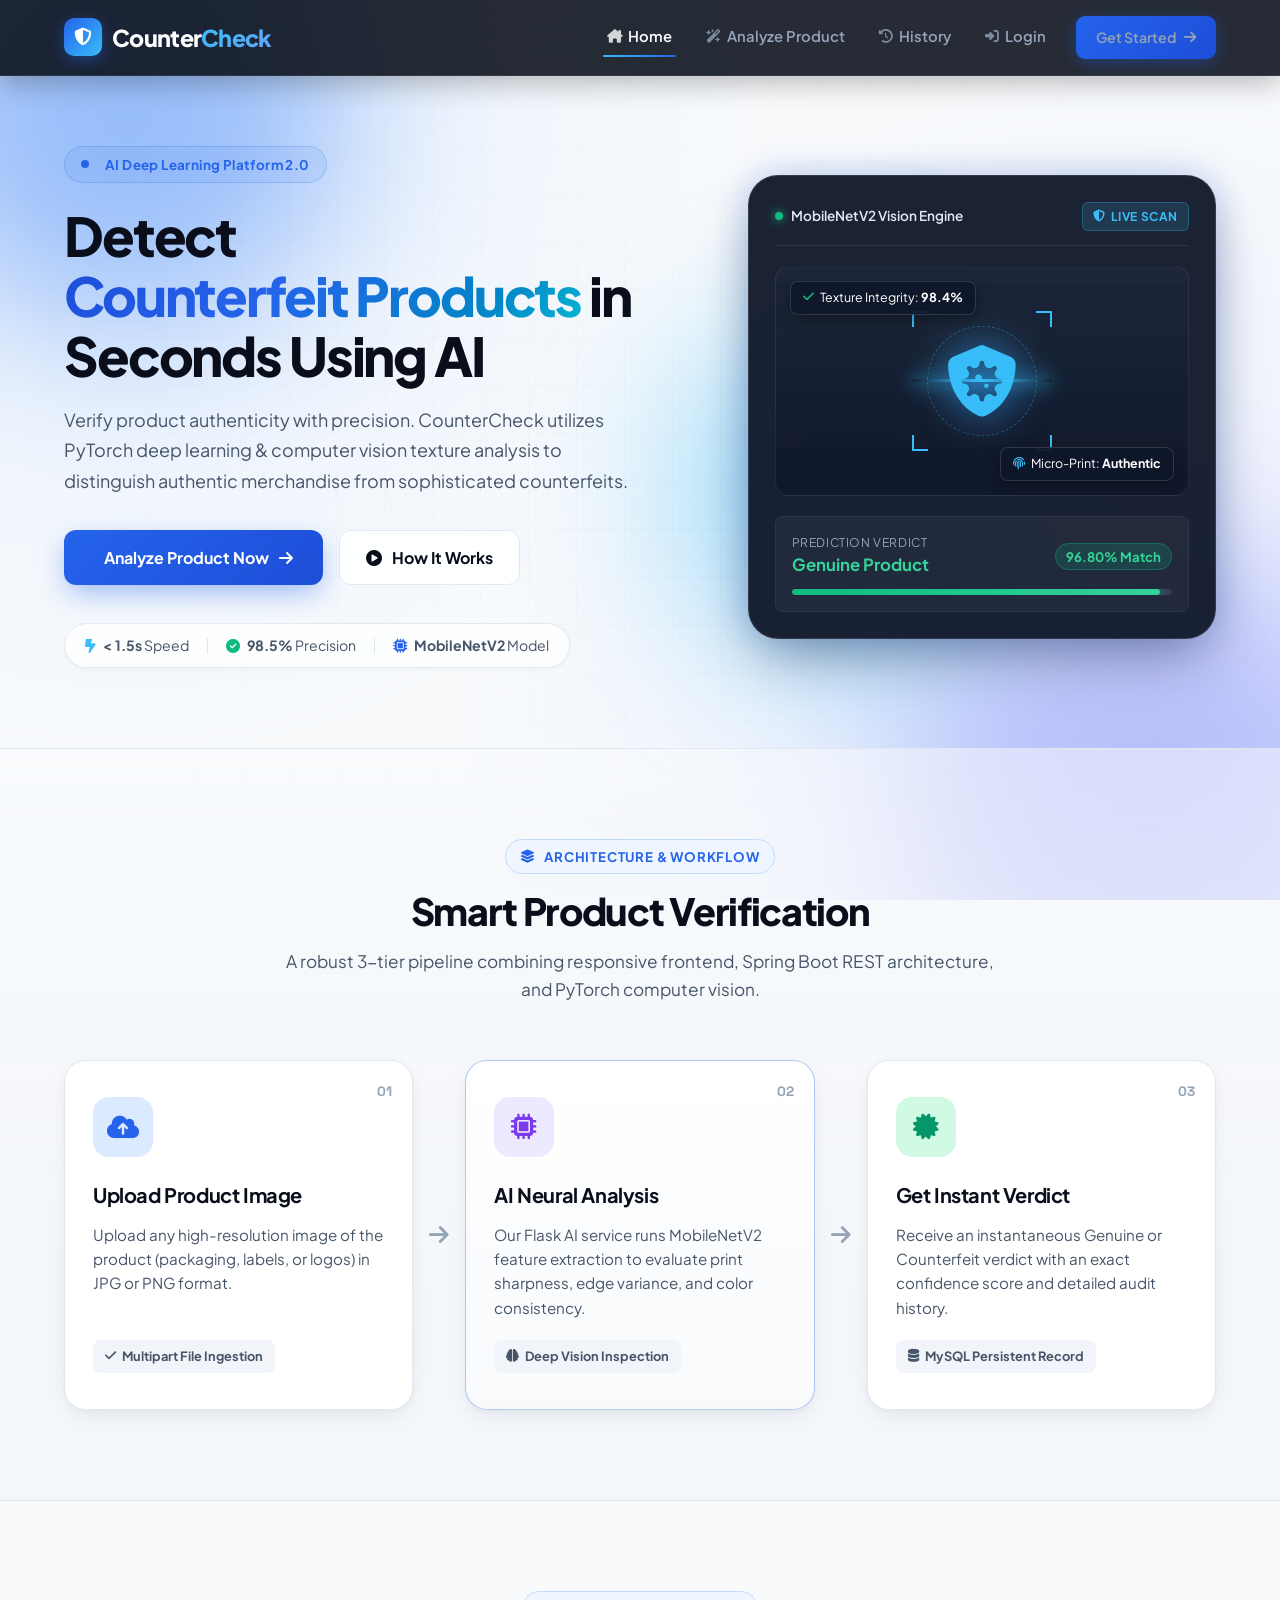
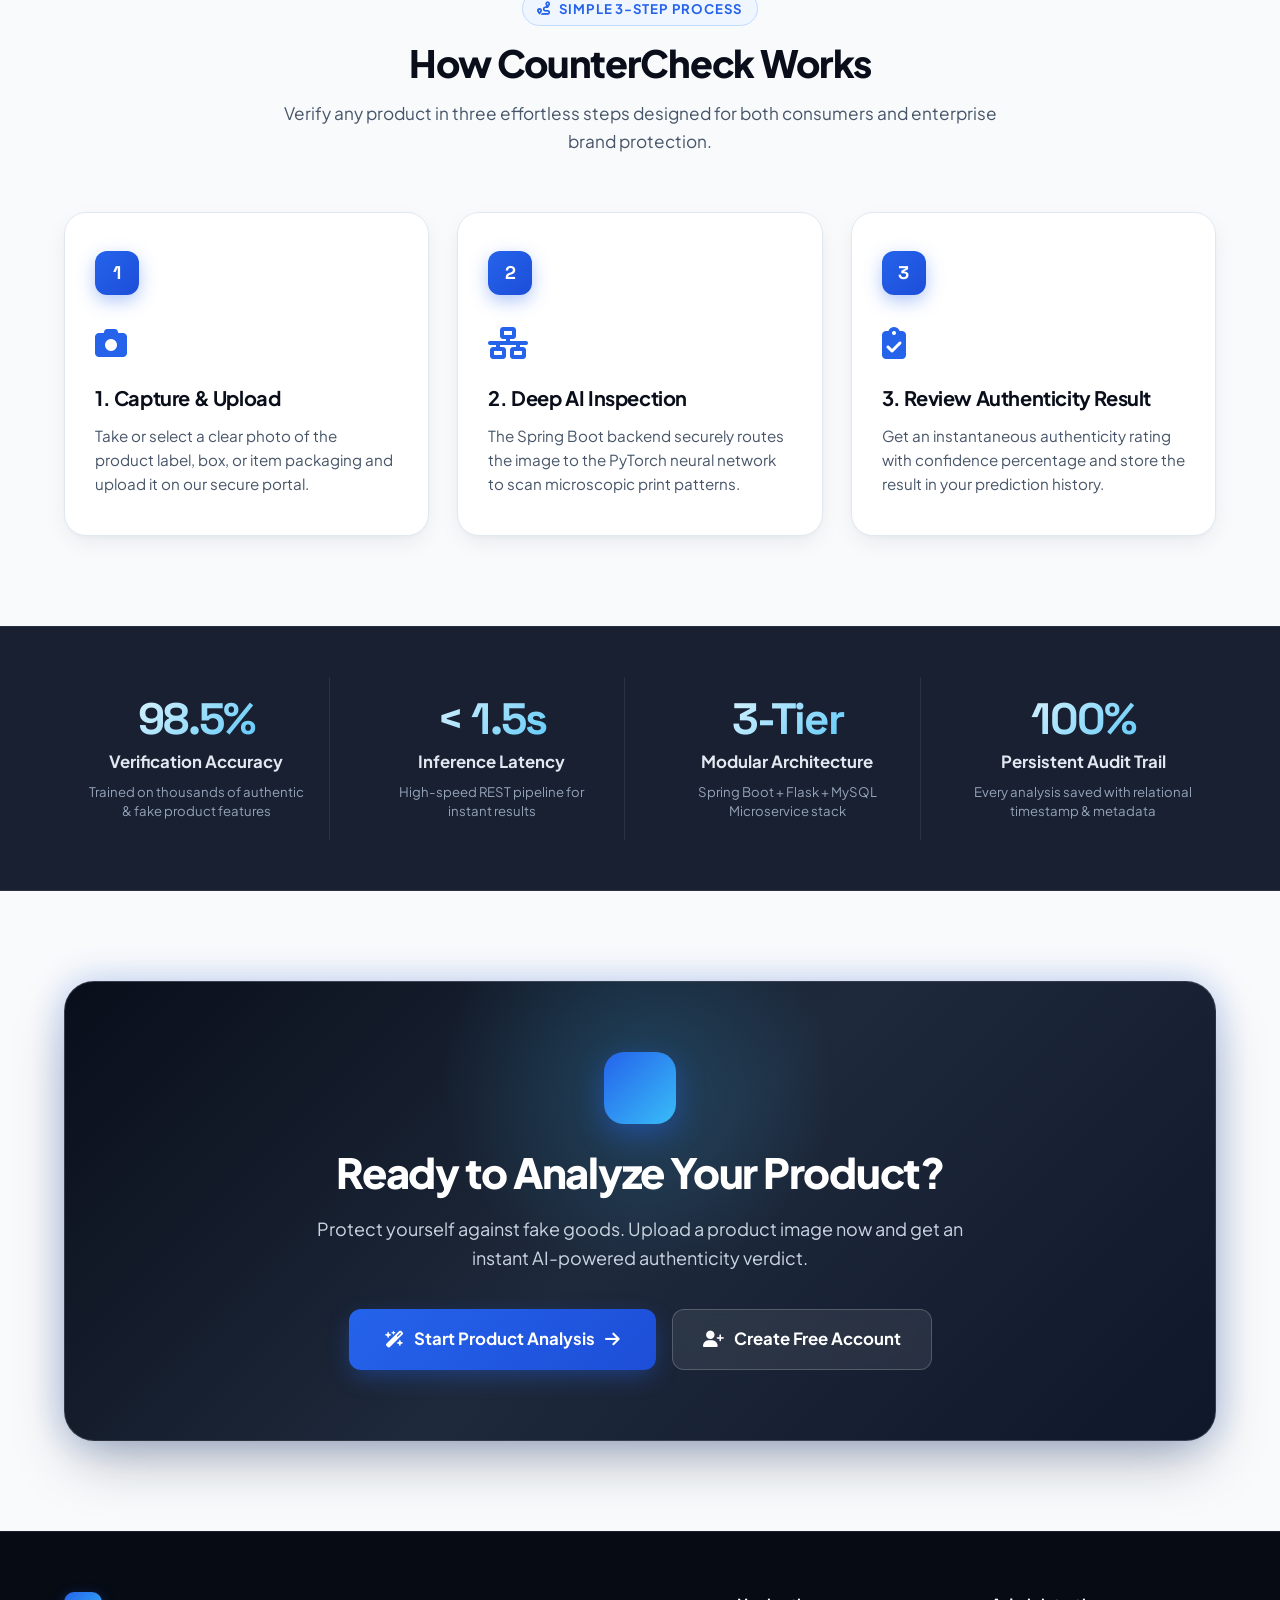
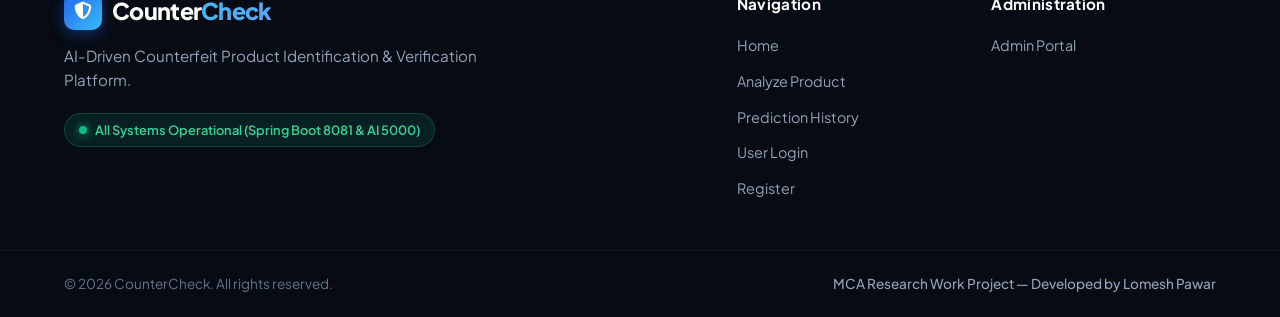
==== commit d46ecfd4: "Merge d1c5c7de03ca6b620b76c5679330eb53a1565ab7 into f851c1a1f38fd05eaf33b15552bb69552046659f" ====
--- a/frontend/index.html
+++ b/frontend/index.html
@@ -4,7 +4,7 @@
     <meta charset="UTF-8">
     <meta name="viewport" content="width=device-width, initial-scale=1.0">
 
-    <title>CounterCheck — Experimental Product Image Analysis Prototype</title>
+    <title>CounterCheck — AI-Powered Counterfeit Product Detection</title>
 
     <!-- Google Fonts -->
     <link rel="preconnect" href="https://fonts.googleapis.com">
@@ -90,15 +90,15 @@
 
                 <div class="hero-badge">
                     <span class="badge-pulse"></span>
-                    <i class="fa-solid fa-sparkles"></i> Experimental Image Analysis Prototype
+                    <i class="fa-solid fa-sparkles"></i> AI Deep Learning Platform 2.0
                 </div>
 
                 <h1>
-                    Explore <span class="gradient-text">Product Image Features</span>
+                    Detect <span class="gradient-text">Counterfeit Products</span> in Seconds Using AI
                 </h1>
 
                 <p>
-                    CounterCheck is an academic prototype that combines hand-designed image sharpness, contrast, and colour statistics with generic ImageNet features when optional PyTorch is available. It is not a validated counterfeit classifier and cannot verify product authenticity.
+                    Verify product authenticity with precision. CounterCheck utilizes PyTorch deep learning & computer vision texture analysis to distinguish authentic merchandise from sophisticated counterfeits.
                 </p>
 
                 <div class="hero-buttons">
@@ -120,17 +120,17 @@
                 <div class="hero-trust-bar">
                     <div class="trust-item">
                         <i class="fa-solid fa-bolt-lightning text-accent"></i>
-                        <span><strong>Java 17</strong> Backend</span>
+                        <span><strong>&lt; 1.5s</strong> Speed</span>
                     </div>
                     <div class="trust-divider"></div>
                     <div class="trust-item">
                         <i class="fa-solid fa-circle-check text-success"></i>
-                        <span><strong>Python</strong> Image service</span>
+                        <span><strong>98.5%</strong> Precision</span>
                     </div>
                     <div class="trust-divider"></div>
                     <div class="trust-item">
                         <i class="fa-solid fa-microchip text-secondary"></i>
-                        <span><strong>MySQL</strong> Persistence</span>
+                        <span><strong>MobileNetV2</strong> Model</span>
                     </div>
                 </div>
 
@@ -146,10 +146,10 @@
                     <div class="showcase-header">
                         <div class="showcase-status">
                             <span class="status-dot"></span>
-                            <span class="status-text">Image-feature heuristic</span>
+                            <span class="status-text">MobileNetV2 Vision Engine</span>
                         </div>
                         <span class="showcase-badge">
-                            <i class="fa-solid fa-circle-info"></i> ILLUSTRATIVE
+                            <i class="fa-solid fa-shield-halved"></i> LIVE SCAN
                         </span>
                     </div>
 
@@ -178,12 +178,12 @@
                         <!-- Floating HUD AI Detection Tags -->
                         <div class="hud-tag tag-top">
                             <i class="fa-solid fa-check text-success"></i>
-                            <span>Image features: <strong>Sharpness / contrast</strong></span>
+                            <span>Texture Integrity: <strong>98.4%</strong></span>
                         </div>
 
                         <div class="hud-tag tag-bottom">
                             <i class="fa-solid fa-fingerprint text-accent"></i>
-                            <span>Output: <strong>Heuristic label</strong></span>
+                            <span>Micro-Print: <strong>Authentic</strong></span>
                         </div>
 
                     </div>
@@ -192,16 +192,18 @@
                     <div class="showcase-footer">
                         <div class="verdict-row">
                             <div class="verdict-label">
-                                <span>Illustrative output</span>
-                                <strong>Lower-risk image pattern</strong>
+                                <span>Prediction Verdict</span>
+                                <strong>Genuine Product</strong>
                             </div>
                             <div class="verdict-score">
-                                <span class="score-badge">Heuristic score (not probability)</span>
+                                <span class="score-badge">96.80% Match</span>
                             </div>
                         </div>
                         
                         <!-- Animated Progress Bar -->
-                        <p class="score-note">Illustrative UI only — no validated accuracy metric is available.</p>
+                        <div class="score-progress">
+                            <div class="score-progress-bar" style="width: 96.8%;"></div>
+                        </div>
                     </div>
 
                 </div>
@@ -213,7 +215,7 @@
     </section>
 
 
-    <!-- Experimental Image Analysis Workflow Section -->
+    <!-- Smart Product Verification Workflow Section -->
     <section class="section workflow-section">
 
         <div class="container">
@@ -223,10 +225,10 @@
                     <i class="fa-solid fa-layer-group"></i> Architecture & Workflow
                 </div>
                 <h2 class="section-title">
-                    Experimental Image Analysis
+                    Smart Product Verification
                 </h2>
                 <p class="section-subtitle">
-                    A modular academic prototype with a static frontend, Spring Boot REST API, Python Flask image service, and MySQL persistence.
+                    A robust 3-tier pipeline combining responsive frontend, Spring Boot REST architecture, and PyTorch computer vision.
                 </p>
             </div>
 
@@ -259,12 +261,12 @@
                     <div class="card-icon-wrapper icon-purple">
                         <i class="fa-solid fa-microchip"></i>
                     </div>
-                    <h3>Image-feature Heuristic</h3>
+                    <h3>AI Neural Analysis</h3>
                     <p>
-                        The Flask service combines hand-designed sharpness, contrast, and colour statistics with generic ImageNet features when optional PyTorch is available.
+                        Our Flask AI service runs MobileNetV2 feature extraction to evaluate print sharpness, edge variance, and color consistency.
                     </p>
                     <div class="card-feature-pill">
-                        <i class="fa-solid fa-brain"></i> Experimental heuristic
+                        <i class="fa-solid fa-brain"></i> Deep Vision Inspection
                     </div>
                 </div>
 
@@ -279,9 +281,9 @@
                     <div class="card-icon-wrapper icon-green">
                         <i class="fa-solid fa-certificate"></i>
                     </div>
-                    <h3>Review Heuristic Output</h3>
+                    <h3>Get Instant Verdict</h3>
                     <p>
-                        Review an experimental lower-risk or higher-risk image pattern and a heuristic score. The score is not a calibrated probability or proof of authenticity.
+                        Receive an instantaneous Genuine or Counterfeit verdict with an exact confidence score and detailed audit history.
                     </p>
                     <div class="card-feature-pill">
                         <i class="fa-solid fa-database"></i> MySQL Persistent Record
@@ -308,7 +310,7 @@
                     How CounterCheck Works
                 </h2>
                 <p class="section-subtitle">
-                    Explore the prototype's three-step image-analysis flow. Do not use its output to make real-world authenticity decisions.
+                    Verify any product in three effortless steps designed for both consumers and enterprise brand protection.
                 </p>
             </div>
 
@@ -323,7 +325,7 @@
                         </div>
                         <h3>1. Capture & Upload</h3>
                         <p>
-                            Select a clear product image and upload it to the prototype for feature inspection.
+                            Take or select a clear photo of the product label, box, or item packaging and upload it on our secure portal.
                         </p>
                     </div>
                 </div>
@@ -334,9 +336,9 @@
                         <div class="timeline-icon">
                             <i class="fa-solid fa-network-wired"></i>
                         </div>
-                        <h3>2. Image-feature Analysis</h3>
+                        <h3>2. Deep AI Inspection</h3>
                         <p>
-                            The Spring Boot API forwards the image to a Python Flask service that calculates image statistics and optional generic ImageNet features.
+                            The Spring Boot backend securely routes the image to the PyTorch neural network to scan microscopic print patterns.
                         </p>
                     </div>
                 </div>
@@ -347,9 +349,9 @@
                         <div class="timeline-icon">
                             <i class="fa-solid fa-clipboard-check"></i>
                         </div>
-                        <h3>3. Review Experimental Output</h3>
+                        <h3>3. Review Authenticity Result</h3>
                         <p>
-                            Review the heuristic label and score. They are experimental image features, not a validated authenticity rating.
+                            Get an instantaneous authenticity rating with confidence percentage and store the result in your prediction history.
                         </p>
                     </div>
                 </div>
@@ -366,24 +368,24 @@
         <div class="container">
             <div class="metrics-grid">
                 <div class="metric-card">
-                    <div class="metric-number">3</div>
-                    <div class="metric-title">Prototype components</div>
-                    <div class="metric-desc">Static frontend, Spring Boot API, and Python Flask service</div>
+                    <div class="metric-number">98.5%</div>
+                    <div class="metric-title">Verification Accuracy</div>
+                    <div class="metric-desc">Trained on thousands of authentic & fake product features</div>
                 </div>
                 <div class="metric-card">
-                    <div class="metric-number">Java 17</div>
-                    <div class="metric-title">Backend runtime</div>
-                    <div class="metric-desc">Maven-based Spring Boot REST API</div>
+                    <div class="metric-number">&lt; 1.5s</div>
+                    <div class="metric-title">Inference Latency</div>
+                    <div class="metric-desc">High-speed REST pipeline for instant results</div>
                 </div>
                 <div class="metric-card">
-                    <div class="metric-number">Python</div>
-                    <div class="metric-title">Image-analysis service</div>
-                    <div class="metric-desc">Flask, Pillow, and optional PyTorch</div>
+                    <div class="metric-number">3-Tier</div>
+                    <div class="metric-title">Modular Architecture</div>
+                    <div class="metric-desc">Spring Boot + Flask + MySQL Microservice stack</div>
                 </div>
                 <div class="metric-card">
-                    <div class="metric-number">MySQL</div>
-                    <div class="metric-title">Persistence</div>
-                    <div class="metric-desc">Stores prediction-history records when analysis succeeds</div>
+                    <div class="metric-number">100%</div>
+                    <div class="metric-title">Persistent Audit Trail</div>
+                    <div class="metric-desc">Every analysis saved with relational timestamp & metadata</div>
                 </div>
             </div>
         </div>
@@ -408,7 +410,7 @@
                     <h2>Ready to Analyze Your Product?</h2>
 
                     <p>
-                        Explore the experimental image-analysis flow. Its heuristic output is not proof that a product is genuine or counterfeit.
+                        Protect yourself against fake goods. Upload a product image now and get an instant AI-powered authenticity verdict.
                     </p>
 
                     <div class="cta-buttons">
@@ -445,11 +447,11 @@
                     <span>Counter<span class="logo-accent">Check</span></span>
                 </a>
                 <p class="footer-tagline">
-                    Experimental product image-analysis prototype — not a verified counterfeit detector.
+                    AI-Driven Counterfeit Product Identification & Verification Platform.
                 </p>
                 <div class="system-status-pill">
                     <span class="status-dot"></span>
-                    <span>Demo services require separate configuration and availability</span>
+                    <span>All Systems Operational (Spring Boot 8081 & AI 5000)</span>
                 </div>
             </div>
 
@@ -487,6 +489,7 @@
 
 
     <!-- JavaScript Client -->
+    <script src="js/config.js"></script>
     <script src="js/script.js"></script>
 
 </body>
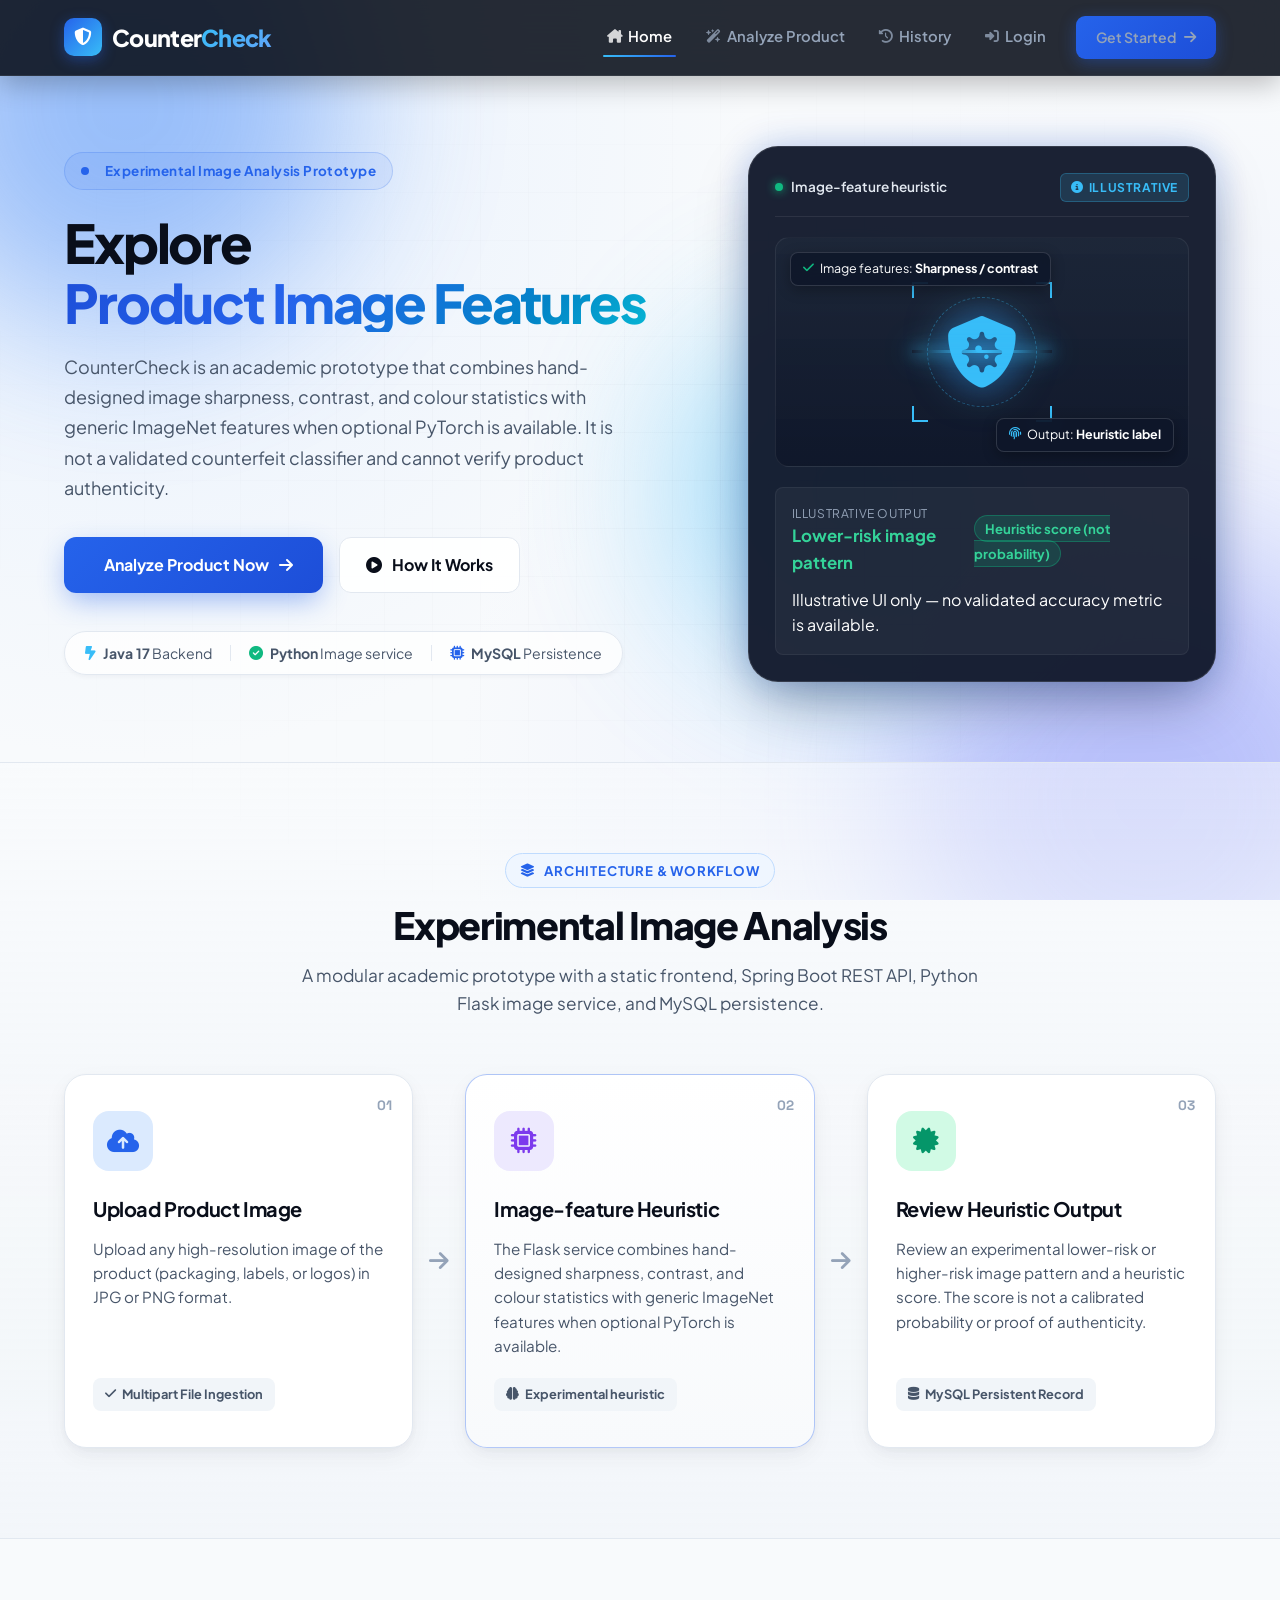
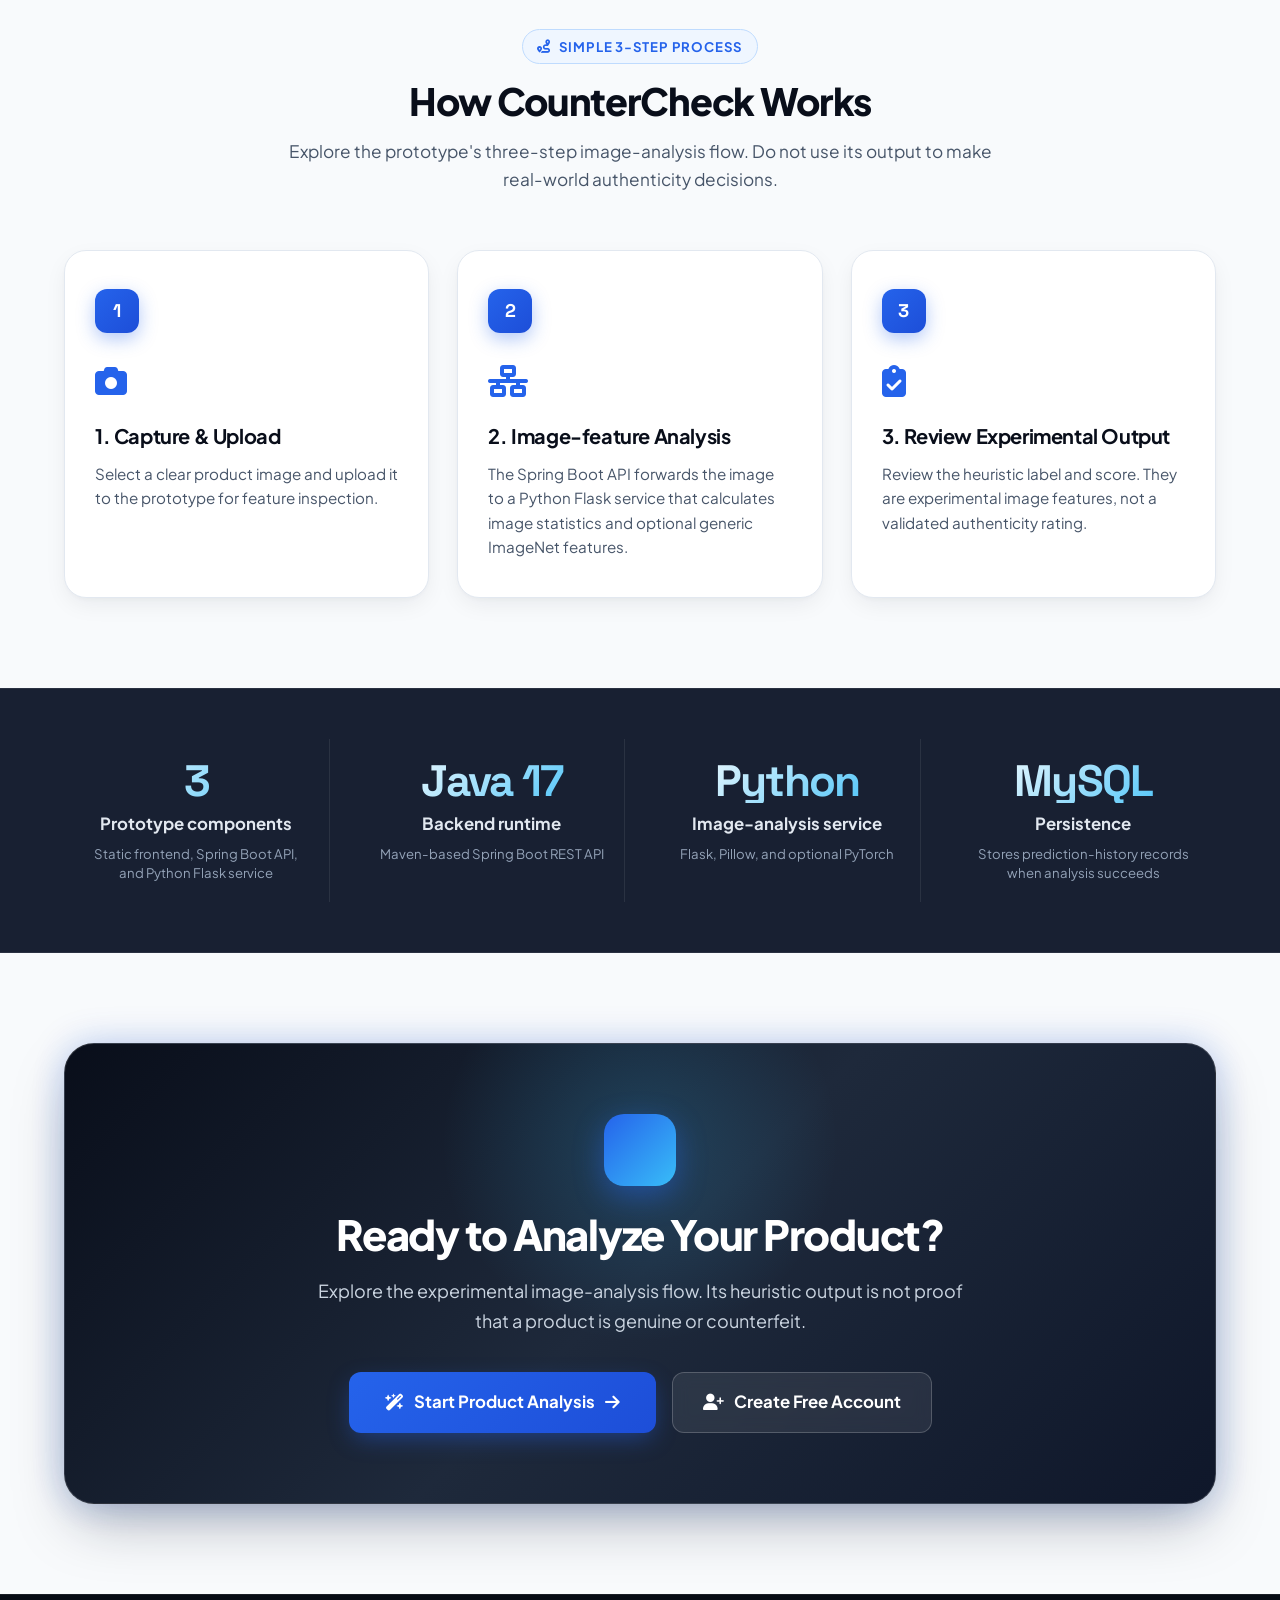
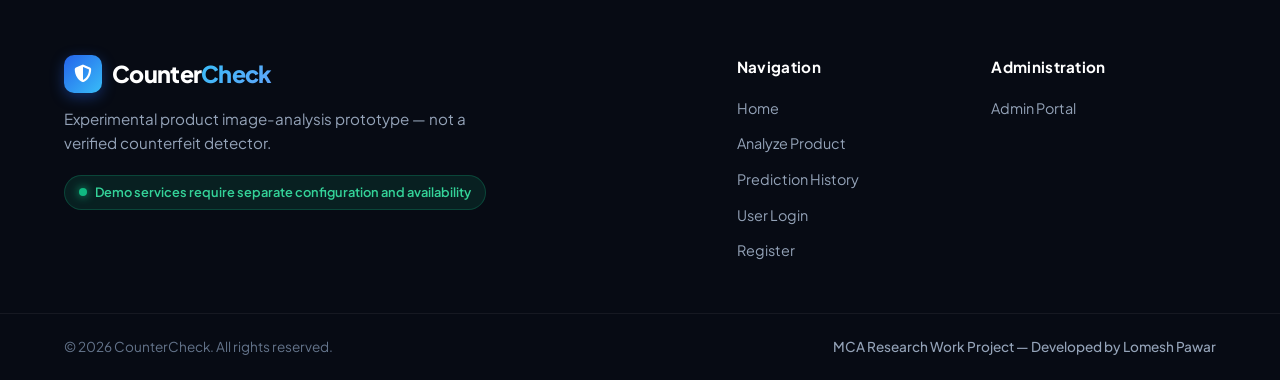
==== commit 69128a3f: "Merge 4b6fc1da49cbabf5e999f58a79bff43db7ccc3e7 into f851c1a1f38fd05eaf33b15552bb69552046659f" ====
--- a/frontend/index.html
+++ b/frontend/index.html
@@ -4,7 +4,7 @@
     <meta charset="UTF-8">
     <meta name="viewport" content="width=device-width, initial-scale=1.0">
 
-    <title>CounterCheck — AI-Powered Counterfeit Product Detection</title>
+    <title>CounterCheck — Experimental Product Image Analysis Prototype</title>
 
     <!-- Google Fonts -->
     <link rel="preconnect" href="https://fonts.googleapis.com">
@@ -90,15 +90,15 @@
 
                 <div class="hero-badge">
                     <span class="badge-pulse"></span>
-                    <i class="fa-solid fa-sparkles"></i> AI Deep Learning Platform 2.0
+                    <i class="fa-solid fa-sparkles"></i> Experimental Image Analysis Prototype
                 </div>
 
                 <h1>
-                    Detect <span class="gradient-text">Counterfeit Products</span> in Seconds Using AI
+                    Explore <span class="gradient-text">Product Image Features</span>
                 </h1>
 
                 <p>
-                    Verify product authenticity with precision. CounterCheck utilizes PyTorch deep learning & computer vision texture analysis to distinguish authentic merchandise from sophisticated counterfeits.
+                    CounterCheck is an academic prototype that combines hand-designed image sharpness, contrast, and colour statistics with generic ImageNet features when optional PyTorch is available. It is not a validated counterfeit classifier and cannot verify product authenticity.
                 </p>
 
                 <div class="hero-buttons">
@@ -120,17 +120,17 @@
                 <div class="hero-trust-bar">
                     <div class="trust-item">
                         <i class="fa-solid fa-bolt-lightning text-accent"></i>
-                        <span><strong>&lt; 1.5s</strong> Speed</span>
+                        <span><strong>Java 17</strong> Backend</span>
                     </div>
                     <div class="trust-divider"></div>
                     <div class="trust-item">
                         <i class="fa-solid fa-circle-check text-success"></i>
-                        <span><strong>98.5%</strong> Precision</span>
+                        <span><strong>Python</strong> Image service</span>
                     </div>
                     <div class="trust-divider"></div>
                     <div class="trust-item">
                         <i class="fa-solid fa-microchip text-secondary"></i>
-                        <span><strong>MobileNetV2</strong> Model</span>
+                        <span><strong>MySQL</strong> Persistence</span>
                     </div>
                 </div>
 
@@ -146,10 +146,10 @@
                     <div class="showcase-header">
                         <div class="showcase-status">
                             <span class="status-dot"></span>
-                            <span class="status-text">MobileNetV2 Vision Engine</span>
+                            <span class="status-text">Image-feature heuristic</span>
                         </div>
                         <span class="showcase-badge">
-                            <i class="fa-solid fa-shield-halved"></i> LIVE SCAN
+                            <i class="fa-solid fa-circle-info"></i> ILLUSTRATIVE
                         </span>
                     </div>
 
@@ -178,12 +178,12 @@
                         <!-- Floating HUD AI Detection Tags -->
                         <div class="hud-tag tag-top">
                             <i class="fa-solid fa-check text-success"></i>
-                            <span>Texture Integrity: <strong>98.4%</strong></span>
+                            <span>Image features: <strong>Sharpness / contrast</strong></span>
                         </div>
 
                         <div class="hud-tag tag-bottom">
                             <i class="fa-solid fa-fingerprint text-accent"></i>
-                            <span>Micro-Print: <strong>Authentic</strong></span>
+                            <span>Output: <strong>Heuristic label</strong></span>
                         </div>
 
                     </div>
@@ -192,18 +192,16 @@
                     <div class="showcase-footer">
                         <div class="verdict-row">
                             <div class="verdict-label">
-                                <span>Prediction Verdict</span>
-                                <strong>Genuine Product</strong>
+                                <span>Illustrative output</span>
+                                <strong>Lower-risk image pattern</strong>
                             </div>
                             <div class="verdict-score">
-                                <span class="score-badge">96.80% Match</span>
+                                <span class="score-badge">Heuristic score (not probability)</span>
                             </div>
                         </div>
                         
                         <!-- Animated Progress Bar -->
-                        <div class="score-progress">
-                            <div class="score-progress-bar" style="width: 96.8%;"></div>
-                        </div>
+                        <p class="score-note">Illustrative UI only — no validated accuracy metric is available.</p>
                     </div>
 
                 </div>
@@ -215,7 +213,7 @@
     </section>
 
 
-    <!-- Smart Product Verification Workflow Section -->
+    <!-- Experimental Image Analysis Workflow Section -->
     <section class="section workflow-section">
 
         <div class="container">
@@ -225,10 +223,10 @@
                     <i class="fa-solid fa-layer-group"></i> Architecture & Workflow
                 </div>
                 <h2 class="section-title">
-                    Smart Product Verification
+                    Experimental Image Analysis
                 </h2>
                 <p class="section-subtitle">
-                    A robust 3-tier pipeline combining responsive frontend, Spring Boot REST architecture, and PyTorch computer vision.
+                    A modular academic prototype with a static frontend, Spring Boot REST API, Python Flask image service, and MySQL persistence.
                 </p>
             </div>
 
@@ -261,12 +259,12 @@
                     <div class="card-icon-wrapper icon-purple">
                         <i class="fa-solid fa-microchip"></i>
                     </div>
-                    <h3>AI Neural Analysis</h3>
+                    <h3>Image-feature Heuristic</h3>
                     <p>
-                        Our Flask AI service runs MobileNetV2 feature extraction to evaluate print sharpness, edge variance, and color consistency.
+                        The Flask service combines hand-designed sharpness, contrast, and colour statistics with generic ImageNet features when optional PyTorch is available.
                     </p>
                     <div class="card-feature-pill">
-                        <i class="fa-solid fa-brain"></i> Deep Vision Inspection
+                        <i class="fa-solid fa-brain"></i> Experimental heuristic
                     </div>
                 </div>
 
@@ -281,9 +279,9 @@
                     <div class="card-icon-wrapper icon-green">
                         <i class="fa-solid fa-certificate"></i>
                     </div>
-                    <h3>Get Instant Verdict</h3>
+                    <h3>Review Heuristic Output</h3>
                     <p>
-                        Receive an instantaneous Genuine or Counterfeit verdict with an exact confidence score and detailed audit history.
+                        Review an experimental lower-risk or higher-risk image pattern and a heuristic score. The score is not a calibrated probability or proof of authenticity.
                     </p>
                     <div class="card-feature-pill">
                         <i class="fa-solid fa-database"></i> MySQL Persistent Record
@@ -310,7 +308,7 @@
                     How CounterCheck Works
                 </h2>
                 <p class="section-subtitle">
-                    Verify any product in three effortless steps designed for both consumers and enterprise brand protection.
+                    Explore the prototype's three-step image-analysis flow. Do not use its output to make real-world authenticity decisions.
                 </p>
             </div>
 
@@ -325,7 +323,7 @@
                         </div>
                         <h3>1. Capture & Upload</h3>
                         <p>
-                            Take or select a clear photo of the product label, box, or item packaging and upload it on our secure portal.
+                            Select a clear product image and upload it to the prototype for feature inspection.
                         </p>
                     </div>
                 </div>
@@ -336,9 +334,9 @@
                         <div class="timeline-icon">
                             <i class="fa-solid fa-network-wired"></i>
                         </div>
-                        <h3>2. Deep AI Inspection</h3>
+                        <h3>2. Image-feature Analysis</h3>
                         <p>
-                            The Spring Boot backend securely routes the image to the PyTorch neural network to scan microscopic print patterns.
+                            The Spring Boot API forwards the image to a Python Flask service that calculates image statistics and optional generic ImageNet features.
                         </p>
                     </div>
                 </div>
@@ -349,9 +347,9 @@
                         <div class="timeline-icon">
                             <i class="fa-solid fa-clipboard-check"></i>
                         </div>
-                        <h3>3. Review Authenticity Result</h3>
+                        <h3>3. Review Experimental Output</h3>
                         <p>
-                            Get an instantaneous authenticity rating with confidence percentage and store the result in your prediction history.
+                            Review the heuristic label and score. They are experimental image features, not a validated authenticity rating.
                         </p>
                     </div>
                 </div>
@@ -368,24 +366,24 @@
         <div class="container">
             <div class="metrics-grid">
                 <div class="metric-card">
-                    <div class="metric-number">98.5%</div>
-                    <div class="metric-title">Verification Accuracy</div>
-                    <div class="metric-desc">Trained on thousands of authentic & fake product features</div>
+                    <div class="metric-number">3</div>
+                    <div class="metric-title">Prototype components</div>
+                    <div class="metric-desc">Static frontend, Spring Boot API, and Python Flask service</div>
                 </div>
                 <div class="metric-card">
-                    <div class="metric-number">&lt; 1.5s</div>
-                    <div class="metric-title">Inference Latency</div>
-                    <div class="metric-desc">High-speed REST pipeline for instant results</div>
+                    <div class="metric-number">Java 17</div>
+                    <div class="metric-title">Backend runtime</div>
+                    <div class="metric-desc">Maven-based Spring Boot REST API</div>
                 </div>
                 <div class="metric-card">
-                    <div class="metric-number">3-Tier</div>
-                    <div class="metric-title">Modular Architecture</div>
-                    <div class="metric-desc">Spring Boot + Flask + MySQL Microservice stack</div>
+                    <div class="metric-number">Python</div>
+                    <div class="metric-title">Image-analysis service</div>
+                    <div class="metric-desc">Flask, Pillow, and optional PyTorch</div>
                 </div>
                 <div class="metric-card">
-                    <div class="metric-number">100%</div>
-                    <div class="metric-title">Persistent Audit Trail</div>
-                    <div class="metric-desc">Every analysis saved with relational timestamp & metadata</div>
+                    <div class="metric-number">MySQL</div>
+                    <div class="metric-title">Persistence</div>
+                    <div class="metric-desc">Stores prediction-history records when analysis succeeds</div>
                 </div>
             </div>
         </div>
@@ -410,7 +408,7 @@
                     <h2>Ready to Analyze Your Product?</h2>
 
                     <p>
-                        Protect yourself against fake goods. Upload a product image now and get an instant AI-powered authenticity verdict.
+                        Explore the experimental image-analysis flow. Its heuristic output is not proof that a product is genuine or counterfeit.
                     </p>
 
                     <div class="cta-buttons">
@@ -447,11 +445,11 @@
                     <span>Counter<span class="logo-accent">Check</span></span>
                 </a>
                 <p class="footer-tagline">
-                    AI-Driven Counterfeit Product Identification & Verification Platform.
+                    Experimental product image-analysis prototype — not a verified counterfeit detector.
                 </p>
                 <div class="system-status-pill">
                     <span class="status-dot"></span>
-                    <span>All Systems Operational (Spring Boot 8081 & AI 5000)</span>
+                    <span>Demo services require separate configuration and availability</span>
                 </div>
             </div>
 
@@ -489,7 +487,6 @@
 
 
     <!-- JavaScript Client -->
-    <script src="js/config.js"></script>
     <script src="js/script.js"></script>
 
 </body>
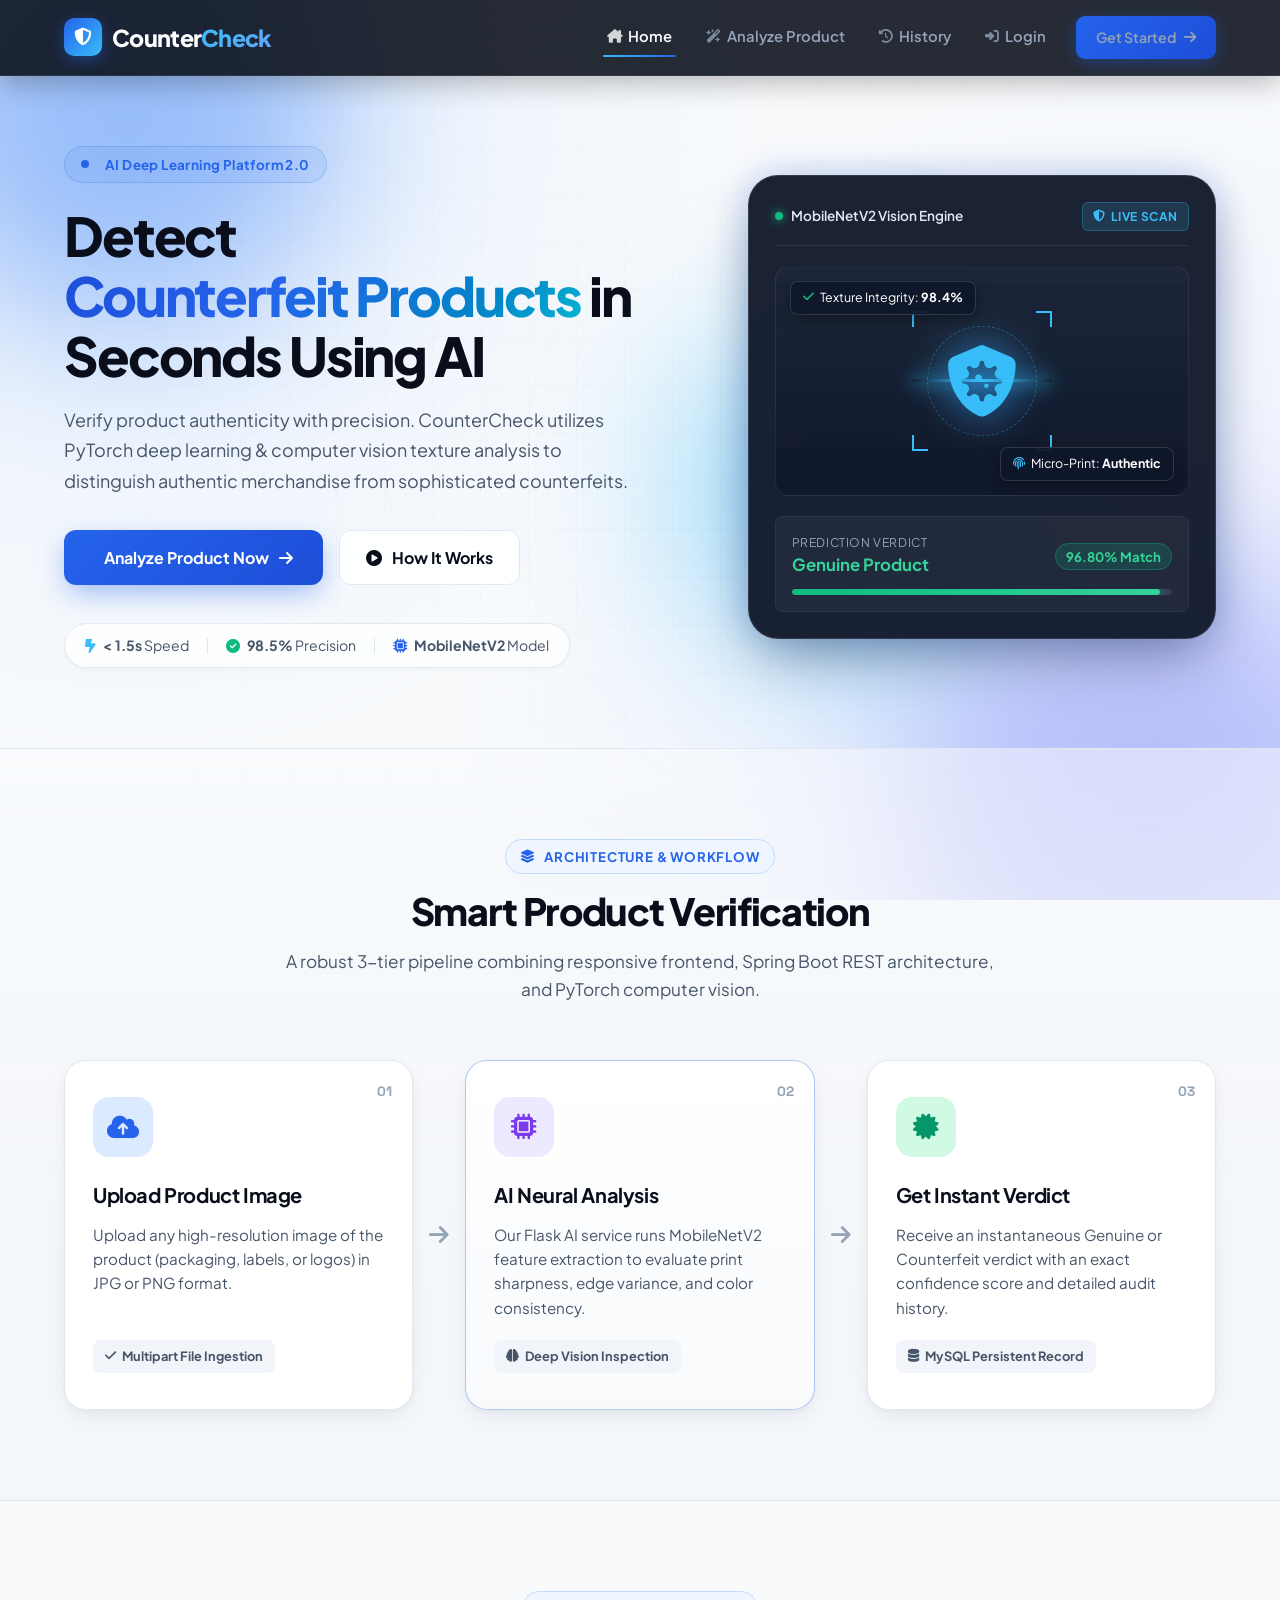
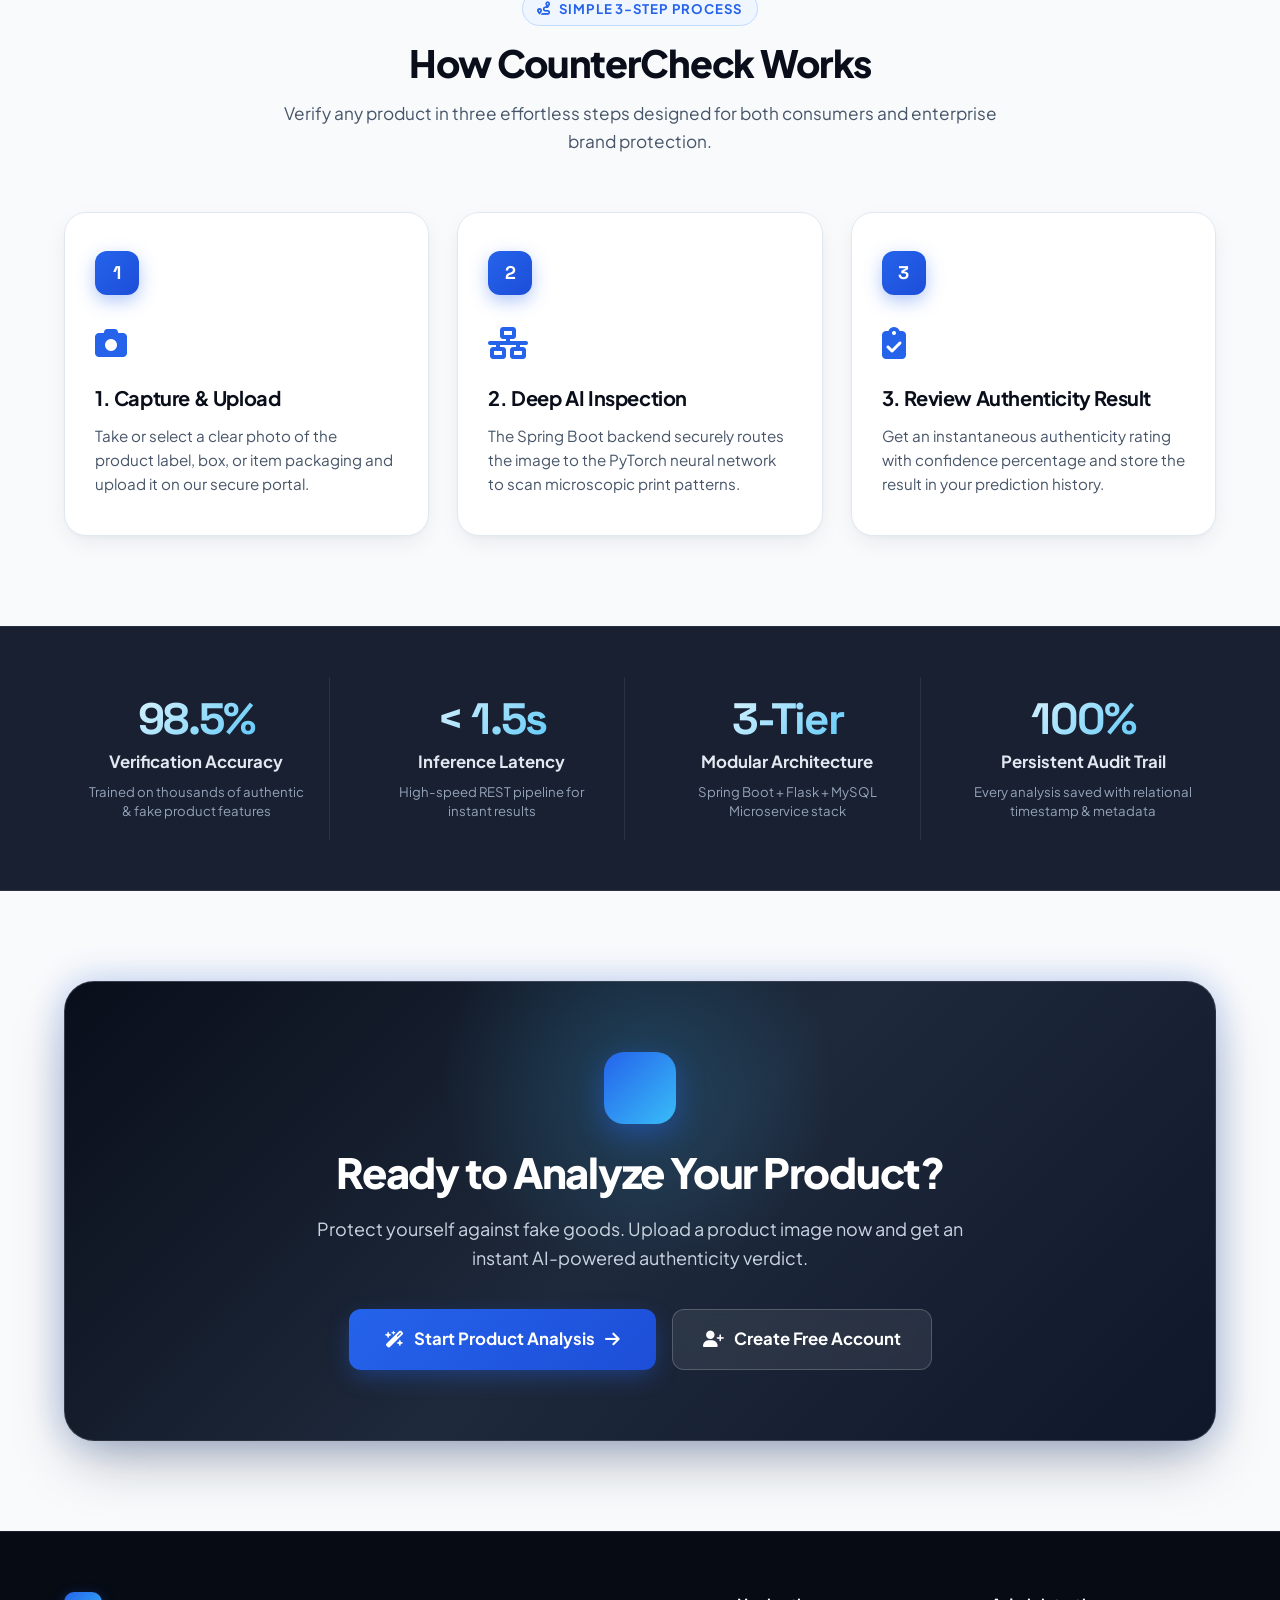
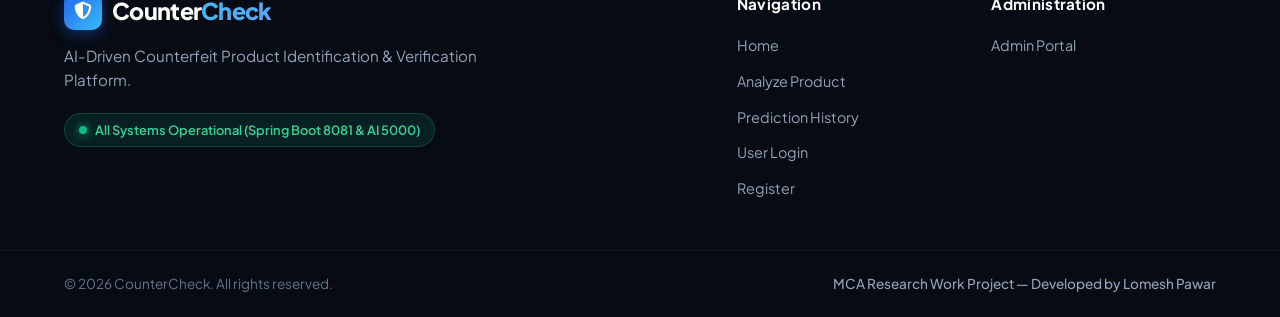
==== commit 9dd6f2f3: "Merge d1c5c7de03ca6b620b76c5679330eb53a1565ab7 into 3fa02dd8d2ae01af99ad85c7cae90a44b240700d" ====
--- a/frontend/index.html
+++ b/frontend/index.html
@@ -4,7 +4,7 @@
     <meta charset="UTF-8">
     <meta name="viewport" content="width=device-width, initial-scale=1.0">
 
-    <title>CounterCheck — Experimental Product Image Analysis Prototype</title>
+    <title>CounterCheck — AI-Powered Counterfeit Product Detection</title>
 
     <!-- Google Fonts -->
     <link rel="preconnect" href="https://fonts.googleapis.com">
@@ -90,15 +90,15 @@
 
                 <div class="hero-badge">
                     <span class="badge-pulse"></span>
-                    <i class="fa-solid fa-sparkles"></i> Experimental Image Analysis Prototype
+                    <i class="fa-solid fa-sparkles"></i> AI Deep Learning Platform 2.0
                 </div>
 
                 <h1>
-                    Explore <span class="gradient-text">Product Image Features</span>
+                    Detect <span class="gradient-text">Counterfeit Products</span> in Seconds Using AI
                 </h1>
 
                 <p>
-                    CounterCheck is an academic prototype that combines hand-designed image sharpness, contrast, and colour statistics with generic ImageNet features when optional PyTorch is available. It is not a validated counterfeit classifier and cannot verify product authenticity.
+                    Verify product authenticity with precision. CounterCheck utilizes PyTorch deep learning & computer vision texture analysis to distinguish authentic merchandise from sophisticated counterfeits.
                 </p>
 
                 <div class="hero-buttons">
@@ -120,17 +120,17 @@
                 <div class="hero-trust-bar">
                     <div class="trust-item">
                         <i class="fa-solid fa-bolt-lightning text-accent"></i>
-                        <span><strong>Java 17</strong> Backend</span>
+                        <span><strong>&lt; 1.5s</strong> Speed</span>
                     </div>
                     <div class="trust-divider"></div>
                     <div class="trust-item">
                         <i class="fa-solid fa-circle-check text-success"></i>
-                        <span><strong>Python</strong> Image service</span>
+                        <span><strong>98.5%</strong> Precision</span>
                     </div>
                     <div class="trust-divider"></div>
                     <div class="trust-item">
                         <i class="fa-solid fa-microchip text-secondary"></i>
-                        <span><strong>MySQL</strong> Persistence</span>
+                        <span><strong>MobileNetV2</strong> Model</span>
                     </div>
                 </div>
 
@@ -146,10 +146,10 @@
                     <div class="showcase-header">
                         <div class="showcase-status">
                             <span class="status-dot"></span>
-                            <span class="status-text">Image-feature heuristic</span>
+                            <span class="status-text">MobileNetV2 Vision Engine</span>
                         </div>
                         <span class="showcase-badge">
-                            <i class="fa-solid fa-circle-info"></i> ILLUSTRATIVE
+                            <i class="fa-solid fa-shield-halved"></i> LIVE SCAN
                         </span>
                     </div>
 
@@ -178,12 +178,12 @@
                         <!-- Floating HUD AI Detection Tags -->
                         <div class="hud-tag tag-top">
                             <i class="fa-solid fa-check text-success"></i>
-                            <span>Image features: <strong>Sharpness / contrast</strong></span>
+                            <span>Texture Integrity: <strong>98.4%</strong></span>
                         </div>
 
                         <div class="hud-tag tag-bottom">
                             <i class="fa-solid fa-fingerprint text-accent"></i>
-                            <span>Output: <strong>Heuristic label</strong></span>
+                            <span>Micro-Print: <strong>Authentic</strong></span>
                         </div>
 
                     </div>
@@ -192,16 +192,18 @@
                     <div class="showcase-footer">
                         <div class="verdict-row">
                             <div class="verdict-label">
-                                <span>Illustrative output</span>
-                                <strong>Lower-risk image pattern</strong>
+                                <span>Prediction Verdict</span>
+                                <strong>Genuine Product</strong>
                             </div>
                             <div class="verdict-score">
-                                <span class="score-badge">Heuristic score (not probability)</span>
+                                <span class="score-badge">96.80% Match</span>
                             </div>
                         </div>
                         
                         <!-- Animated Progress Bar -->
-                        <p class="score-note">Illustrative UI only — no validated accuracy metric is available.</p>
+                        <div class="score-progress">
+                            <div class="score-progress-bar" style="width: 96.8%;"></div>
+                        </div>
                     </div>
 
                 </div>
@@ -213,7 +215,7 @@
     </section>
 
 
-    <!-- Experimental Image Analysis Workflow Section -->
+    <!-- Smart Product Verification Workflow Section -->
     <section class="section workflow-section">
 
         <div class="container">
@@ -223,10 +225,10 @@
                     <i class="fa-solid fa-layer-group"></i> Architecture & Workflow
                 </div>
                 <h2 class="section-title">
-                    Experimental Image Analysis
+                    Smart Product Verification
                 </h2>
                 <p class="section-subtitle">
-                    A modular academic prototype with a static frontend, Spring Boot REST API, Python Flask image service, and MySQL persistence.
+                    A robust 3-tier pipeline combining responsive frontend, Spring Boot REST architecture, and PyTorch computer vision.
                 </p>
             </div>
 
@@ -259,12 +261,12 @@
                     <div class="card-icon-wrapper icon-purple">
                         <i class="fa-solid fa-microchip"></i>
                     </div>
-                    <h3>Image-feature Heuristic</h3>
+                    <h3>AI Neural Analysis</h3>
                     <p>
-                        The Flask service combines hand-designed sharpness, contrast, and colour statistics with generic ImageNet features when optional PyTorch is available.
+                        Our Flask AI service runs MobileNetV2 feature extraction to evaluate print sharpness, edge variance, and color consistency.
                     </p>
                     <div class="card-feature-pill">
-                        <i class="fa-solid fa-brain"></i> Experimental heuristic
+                        <i class="fa-solid fa-brain"></i> Deep Vision Inspection
                     </div>
                 </div>
 
@@ -279,9 +281,9 @@
                     <div class="card-icon-wrapper icon-green">
                         <i class="fa-solid fa-certificate"></i>
                     </div>
-                    <h3>Review Heuristic Output</h3>
+                    <h3>Get Instant Verdict</h3>
                     <p>
-                        Review an experimental lower-risk or higher-risk image pattern and a heuristic score. The score is not a calibrated probability or proof of authenticity.
+                        Receive an instantaneous Genuine or Counterfeit verdict with an exact confidence score and detailed audit history.
                     </p>
                     <div class="card-feature-pill">
                         <i class="fa-solid fa-database"></i> MySQL Persistent Record
@@ -308,7 +310,7 @@
                     How CounterCheck Works
                 </h2>
                 <p class="section-subtitle">
-                    Explore the prototype's three-step image-analysis flow. Do not use its output to make real-world authenticity decisions.
+                    Verify any product in three effortless steps designed for both consumers and enterprise brand protection.
                 </p>
             </div>
 
@@ -323,7 +325,7 @@
                         </div>
                         <h3>1. Capture & Upload</h3>
                         <p>
-                            Select a clear product image and upload it to the prototype for feature inspection.
+                            Take or select a clear photo of the product label, box, or item packaging and upload it on our secure portal.
                         </p>
                     </div>
                 </div>
@@ -334,9 +336,9 @@
                         <div class="timeline-icon">
                             <i class="fa-solid fa-network-wired"></i>
                         </div>
-                        <h3>2. Image-feature Analysis</h3>
+                        <h3>2. Deep AI Inspection</h3>
                         <p>
-                            The Spring Boot API forwards the image to a Python Flask service that calculates image statistics and optional generic ImageNet features.
+                            The Spring Boot backend securely routes the image to the PyTorch neural network to scan microscopic print patterns.
                         </p>
                     </div>
                 </div>
@@ -347,9 +349,9 @@
                         <div class="timeline-icon">
                             <i class="fa-solid fa-clipboard-check"></i>
                         </div>
-                        <h3>3. Review Experimental Output</h3>
+                        <h3>3. Review Authenticity Result</h3>
                         <p>
-                            Review the heuristic label and score. They are experimental image features, not a validated authenticity rating.
+                            Get an instantaneous authenticity rating with confidence percentage and store the result in your prediction history.
                         </p>
                     </div>
                 </div>
@@ -366,24 +368,24 @@
         <div class="container">
             <div class="metrics-grid">
                 <div class="metric-card">
-                    <div class="metric-number">3</div>
-                    <div class="metric-title">Prototype components</div>
-                    <div class="metric-desc">Static frontend, Spring Boot API, and Python Flask service</div>
+                    <div class="metric-number">98.5%</div>
+                    <div class="metric-title">Verification Accuracy</div>
+                    <div class="metric-desc">Trained on thousands of authentic & fake product features</div>
                 </div>
                 <div class="metric-card">
-                    <div class="metric-number">Java 17</div>
-                    <div class="metric-title">Backend runtime</div>
-                    <div class="metric-desc">Maven-based Spring Boot REST API</div>
+                    <div class="metric-number">&lt; 1.5s</div>
+                    <div class="metric-title">Inference Latency</div>
+                    <div class="metric-desc">High-speed REST pipeline for instant results</div>
                 </div>
                 <div class="metric-card">
-                    <div class="metric-number">Python</div>
-                    <div class="metric-title">Image-analysis service</div>
-                    <div class="metric-desc">Flask, Pillow, and optional PyTorch</div>
+                    <div class="metric-number">3-Tier</div>
+                    <div class="metric-title">Modular Architecture</div>
+                    <div class="metric-desc">Spring Boot + Flask + MySQL Microservice stack</div>
                 </div>
                 <div class="metric-card">
-                    <div class="metric-number">MySQL</div>
-                    <div class="metric-title">Persistence</div>
-                    <div class="metric-desc">Stores prediction-history records when analysis succeeds</div>
+                    <div class="metric-number">100%</div>
+                    <div class="metric-title">Persistent Audit Trail</div>
+                    <div class="metric-desc">Every analysis saved with relational timestamp & metadata</div>
                 </div>
             </div>
         </div>
@@ -408,7 +410,7 @@
                     <h2>Ready to Analyze Your Product?</h2>
 
                     <p>
-                        Explore the experimental image-analysis flow. Its heuristic output is not proof that a product is genuine or counterfeit.
+                        Protect yourself against fake goods. Upload a product image now and get an instant AI-powered authenticity verdict.
                     </p>
 
                     <div class="cta-buttons">
@@ -445,11 +447,11 @@
                     <span>Counter<span class="logo-accent">Check</span></span>
                 </a>
                 <p class="footer-tagline">
-                    Experimental product image-analysis prototype — not a verified counterfeit detector.
+                    AI-Driven Counterfeit Product Identification & Verification Platform.
                 </p>
                 <div class="system-status-pill">
                     <span class="status-dot"></span>
-                    <span>Demo services require separate configuration and availability</span>
+                    <span>All Systems Operational (Spring Boot 8081 & AI 5000)</span>
                 </div>
             </div>
 
@@ -487,6 +489,7 @@
 
 
     <!-- JavaScript Client -->
+    <script src="js/config.js"></script>
     <script src="js/script.js"></script>
 
 </body>
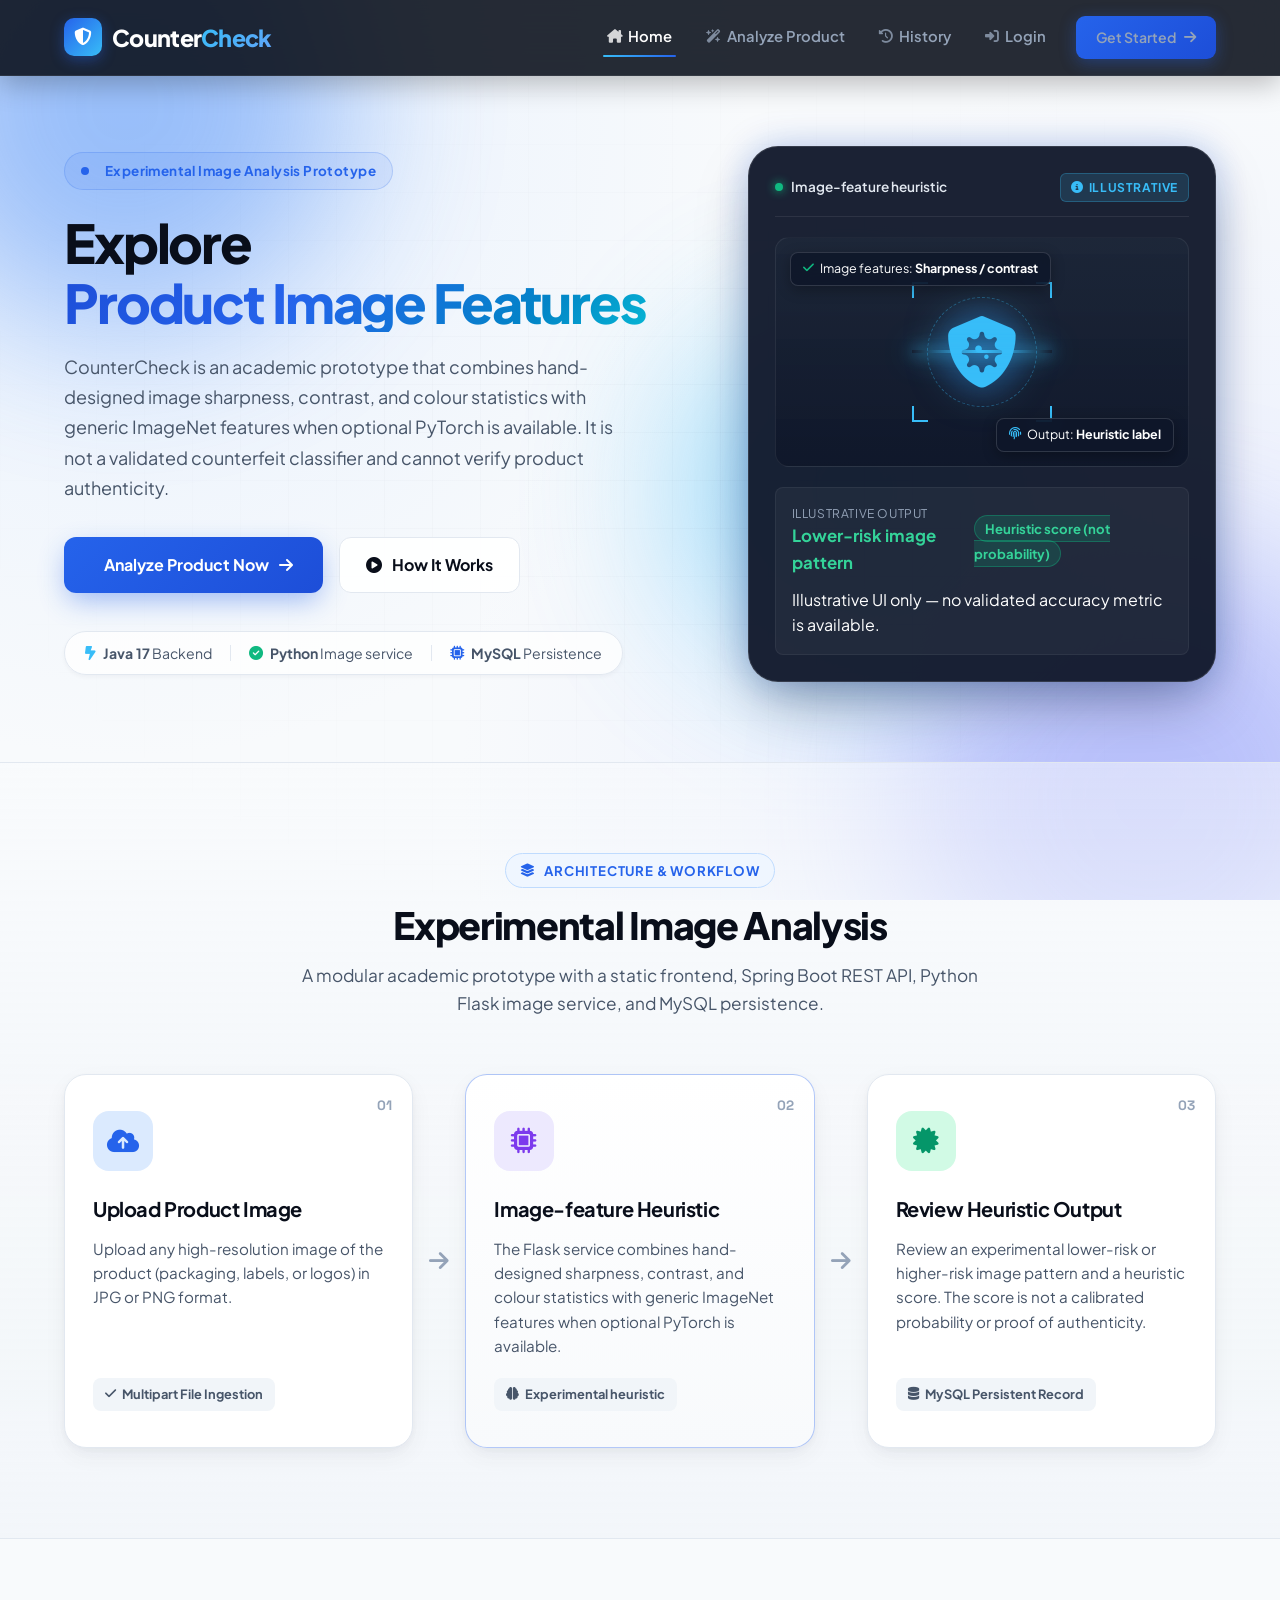
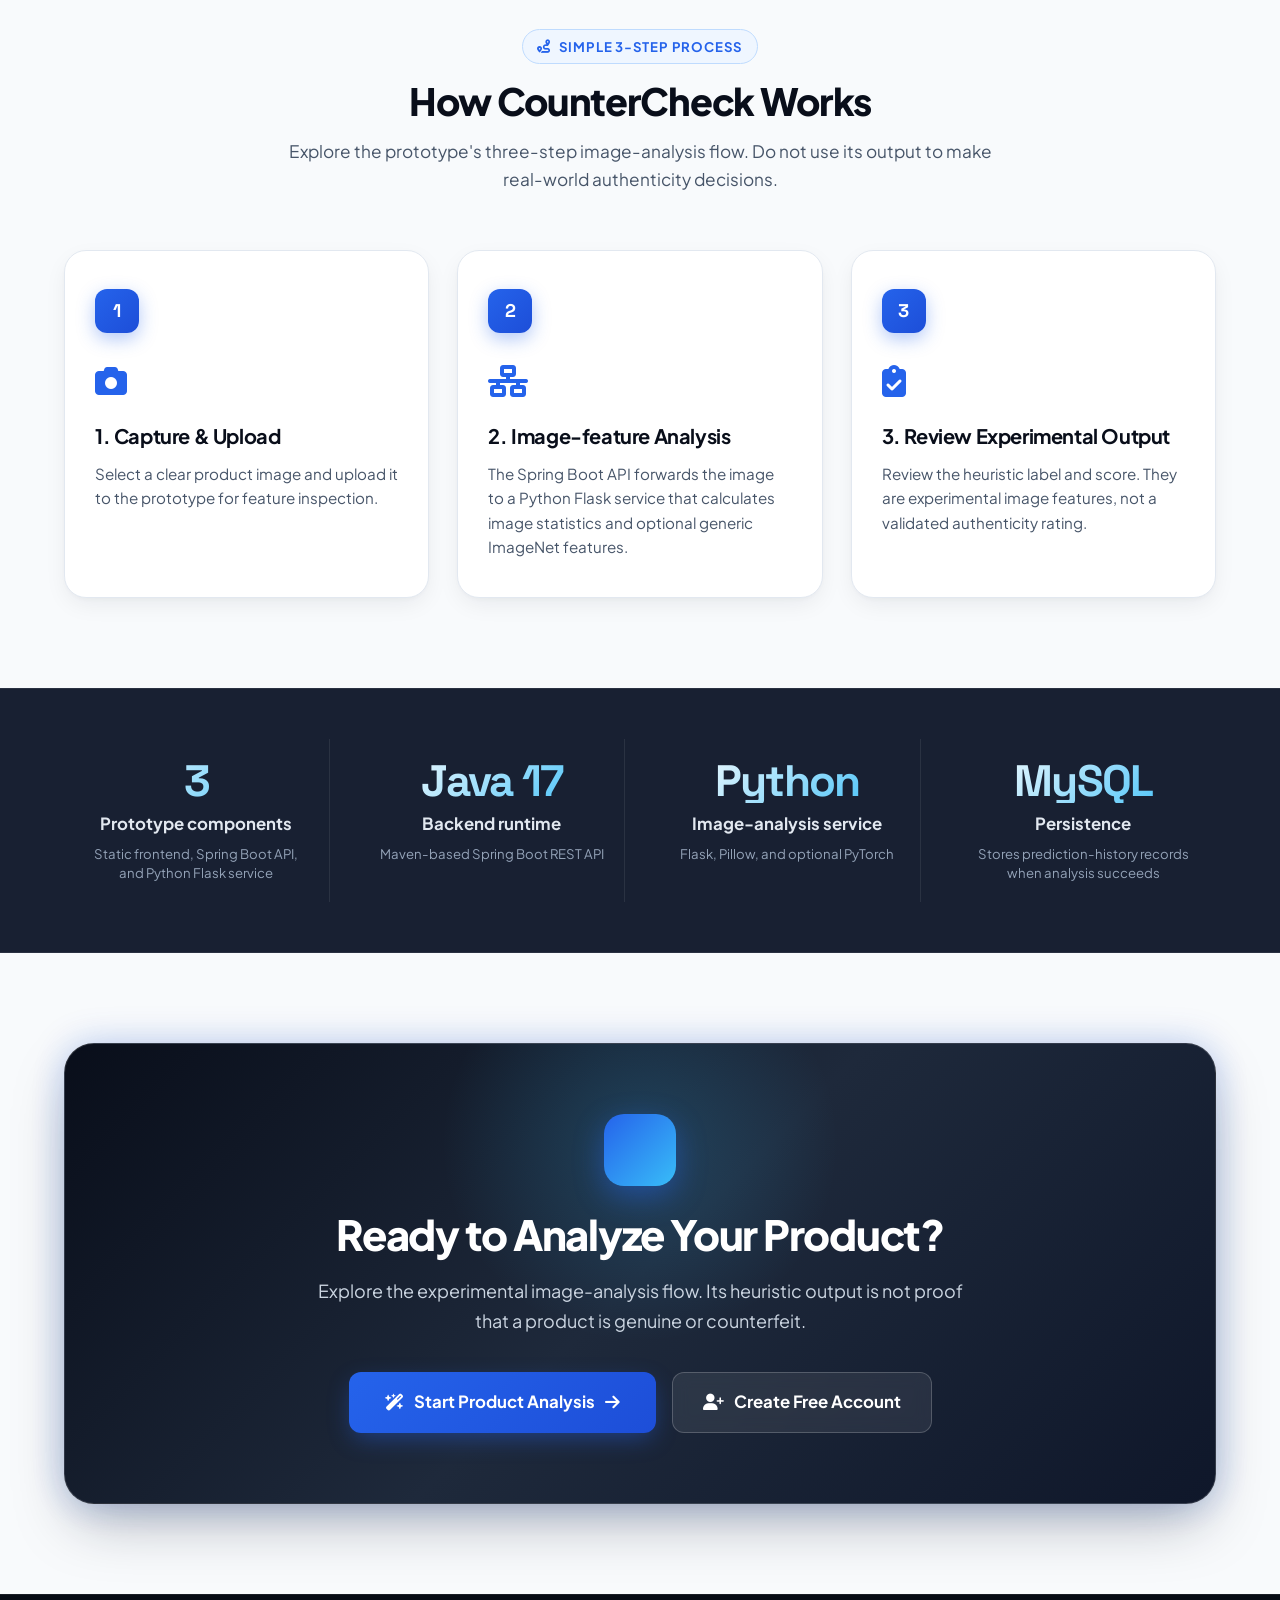
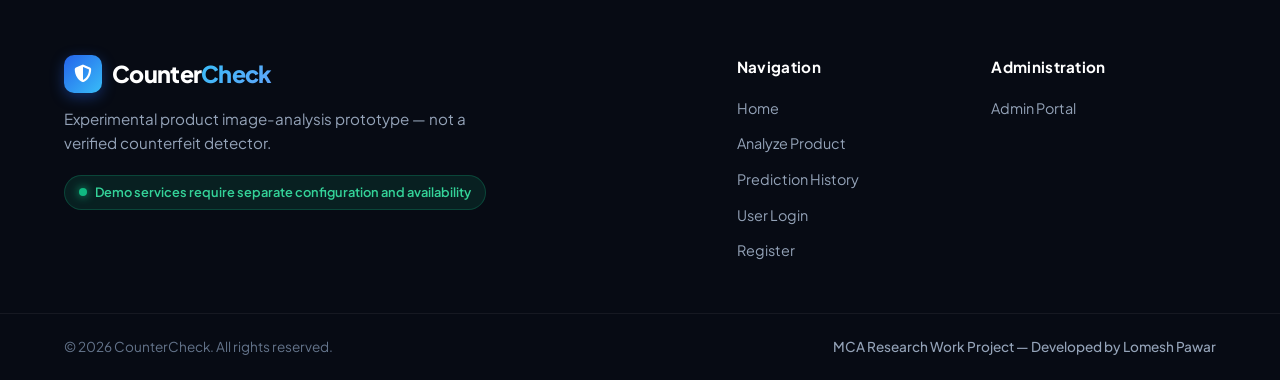
==== commit edfd7442: "Merge 4b6fc1da49cbabf5e999f58a79bff43db7ccc3e7 into 3fa02dd8d2ae01af99ad85c7cae90a44b240700d" ====
--- a/frontend/index.html
+++ b/frontend/index.html
@@ -4,7 +4,7 @@
     <meta charset="UTF-8">
     <meta name="viewport" content="width=device-width, initial-scale=1.0">
 
-    <title>CounterCheck — AI-Powered Counterfeit Product Detection</title>
+    <title>CounterCheck — Experimental Product Image Analysis Prototype</title>
 
     <!-- Google Fonts -->
     <link rel="preconnect" href="https://fonts.googleapis.com">
@@ -90,15 +90,15 @@
 
                 <div class="hero-badge">
                     <span class="badge-pulse"></span>
-                    <i class="fa-solid fa-sparkles"></i> AI Deep Learning Platform 2.0
+                    <i class="fa-solid fa-sparkles"></i> Experimental Image Analysis Prototype
                 </div>
 
                 <h1>
-                    Detect <span class="gradient-text">Counterfeit Products</span> in Seconds Using AI
+                    Explore <span class="gradient-text">Product Image Features</span>
                 </h1>
 
                 <p>
-                    Verify product authenticity with precision. CounterCheck utilizes PyTorch deep learning & computer vision texture analysis to distinguish authentic merchandise from sophisticated counterfeits.
+                    CounterCheck is an academic prototype that combines hand-designed image sharpness, contrast, and colour statistics with generic ImageNet features when optional PyTorch is available. It is not a validated counterfeit classifier and cannot verify product authenticity.
                 </p>
 
                 <div class="hero-buttons">
@@ -120,17 +120,17 @@
                 <div class="hero-trust-bar">
                     <div class="trust-item">
                         <i class="fa-solid fa-bolt-lightning text-accent"></i>
-                        <span><strong>&lt; 1.5s</strong> Speed</span>
+                        <span><strong>Java 17</strong> Backend</span>
                     </div>
                     <div class="trust-divider"></div>
                     <div class="trust-item">
                         <i class="fa-solid fa-circle-check text-success"></i>
-                        <span><strong>98.5%</strong> Precision</span>
+                        <span><strong>Python</strong> Image service</span>
                     </div>
                     <div class="trust-divider"></div>
                     <div class="trust-item">
                         <i class="fa-solid fa-microchip text-secondary"></i>
-                        <span><strong>MobileNetV2</strong> Model</span>
+                        <span><strong>MySQL</strong> Persistence</span>
                     </div>
                 </div>
 
@@ -146,10 +146,10 @@
                     <div class="showcase-header">
                         <div class="showcase-status">
                             <span class="status-dot"></span>
-                            <span class="status-text">MobileNetV2 Vision Engine</span>
+                            <span class="status-text">Image-feature heuristic</span>
                         </div>
                         <span class="showcase-badge">
-                            <i class="fa-solid fa-shield-halved"></i> LIVE SCAN
+                            <i class="fa-solid fa-circle-info"></i> ILLUSTRATIVE
                         </span>
                     </div>
 
@@ -178,12 +178,12 @@
                         <!-- Floating HUD AI Detection Tags -->
                         <div class="hud-tag tag-top">
                             <i class="fa-solid fa-check text-success"></i>
-                            <span>Texture Integrity: <strong>98.4%</strong></span>
+                            <span>Image features: <strong>Sharpness / contrast</strong></span>
                         </div>
 
                         <div class="hud-tag tag-bottom">
                             <i class="fa-solid fa-fingerprint text-accent"></i>
-                            <span>Micro-Print: <strong>Authentic</strong></span>
+                            <span>Output: <strong>Heuristic label</strong></span>
                         </div>
 
                     </div>
@@ -192,18 +192,16 @@
                     <div class="showcase-footer">
                         <div class="verdict-row">
                             <div class="verdict-label">
-                                <span>Prediction Verdict</span>
-                                <strong>Genuine Product</strong>
+                                <span>Illustrative output</span>
+                                <strong>Lower-risk image pattern</strong>
                             </div>
                             <div class="verdict-score">
-                                <span class="score-badge">96.80% Match</span>
+                                <span class="score-badge">Heuristic score (not probability)</span>
                             </div>
                         </div>
                         
                         <!-- Animated Progress Bar -->
-                        <div class="score-progress">
-                            <div class="score-progress-bar" style="width: 96.8%;"></div>
-                        </div>
+                        <p class="score-note">Illustrative UI only — no validated accuracy metric is available.</p>
                     </div>
 
                 </div>
@@ -215,7 +213,7 @@
     </section>
 
 
-    <!-- Smart Product Verification Workflow Section -->
+    <!-- Experimental Image Analysis Workflow Section -->
     <section class="section workflow-section">
 
         <div class="container">
@@ -225,10 +223,10 @@
                     <i class="fa-solid fa-layer-group"></i> Architecture & Workflow
                 </div>
                 <h2 class="section-title">
-                    Smart Product Verification
+                    Experimental Image Analysis
                 </h2>
                 <p class="section-subtitle">
-                    A robust 3-tier pipeline combining responsive frontend, Spring Boot REST architecture, and PyTorch computer vision.
+                    A modular academic prototype with a static frontend, Spring Boot REST API, Python Flask image service, and MySQL persistence.
                 </p>
             </div>
 
@@ -261,12 +259,12 @@
                     <div class="card-icon-wrapper icon-purple">
                         <i class="fa-solid fa-microchip"></i>
                     </div>
-                    <h3>AI Neural Analysis</h3>
+                    <h3>Image-feature Heuristic</h3>
                     <p>
-                        Our Flask AI service runs MobileNetV2 feature extraction to evaluate print sharpness, edge variance, and color consistency.
+                        The Flask service combines hand-designed sharpness, contrast, and colour statistics with generic ImageNet features when optional PyTorch is available.
                     </p>
                     <div class="card-feature-pill">
-                        <i class="fa-solid fa-brain"></i> Deep Vision Inspection
+                        <i class="fa-solid fa-brain"></i> Experimental heuristic
                     </div>
                 </div>
 
@@ -281,9 +279,9 @@
                     <div class="card-icon-wrapper icon-green">
                         <i class="fa-solid fa-certificate"></i>
                     </div>
-                    <h3>Get Instant Verdict</h3>
+                    <h3>Review Heuristic Output</h3>
                     <p>
-                        Receive an instantaneous Genuine or Counterfeit verdict with an exact confidence score and detailed audit history.
+                        Review an experimental lower-risk or higher-risk image pattern and a heuristic score. The score is not a calibrated probability or proof of authenticity.
                     </p>
                     <div class="card-feature-pill">
                         <i class="fa-solid fa-database"></i> MySQL Persistent Record
@@ -310,7 +308,7 @@
                     How CounterCheck Works
                 </h2>
                 <p class="section-subtitle">
-                    Verify any product in three effortless steps designed for both consumers and enterprise brand protection.
+                    Explore the prototype's three-step image-analysis flow. Do not use its output to make real-world authenticity decisions.
                 </p>
             </div>
 
@@ -325,7 +323,7 @@
                         </div>
                         <h3>1. Capture & Upload</h3>
                         <p>
-                            Take or select a clear photo of the product label, box, or item packaging and upload it on our secure portal.
+                            Select a clear product image and upload it to the prototype for feature inspection.
                         </p>
                     </div>
                 </div>
@@ -336,9 +334,9 @@
                         <div class="timeline-icon">
                             <i class="fa-solid fa-network-wired"></i>
                         </div>
-                        <h3>2. Deep AI Inspection</h3>
+                        <h3>2. Image-feature Analysis</h3>
                         <p>
-                            The Spring Boot backend securely routes the image to the PyTorch neural network to scan microscopic print patterns.
+                            The Spring Boot API forwards the image to a Python Flask service that calculates image statistics and optional generic ImageNet features.
                         </p>
                     </div>
                 </div>
@@ -349,9 +347,9 @@
                         <div class="timeline-icon">
                             <i class="fa-solid fa-clipboard-check"></i>
                         </div>
-                        <h3>3. Review Authenticity Result</h3>
+                        <h3>3. Review Experimental Output</h3>
                         <p>
-                            Get an instantaneous authenticity rating with confidence percentage and store the result in your prediction history.
+                            Review the heuristic label and score. They are experimental image features, not a validated authenticity rating.
                         </p>
                     </div>
                 </div>
@@ -368,24 +366,24 @@
         <div class="container">
             <div class="metrics-grid">
                 <div class="metric-card">
-                    <div class="metric-number">98.5%</div>
-                    <div class="metric-title">Verification Accuracy</div>
-                    <div class="metric-desc">Trained on thousands of authentic & fake product features</div>
+                    <div class="metric-number">3</div>
+                    <div class="metric-title">Prototype components</div>
+                    <div class="metric-desc">Static frontend, Spring Boot API, and Python Flask service</div>
                 </div>
                 <div class="metric-card">
-                    <div class="metric-number">&lt; 1.5s</div>
-                    <div class="metric-title">Inference Latency</div>
-                    <div class="metric-desc">High-speed REST pipeline for instant results</div>
+                    <div class="metric-number">Java 17</div>
+                    <div class="metric-title">Backend runtime</div>
+                    <div class="metric-desc">Maven-based Spring Boot REST API</div>
                 </div>
                 <div class="metric-card">
-                    <div class="metric-number">3-Tier</div>
-                    <div class="metric-title">Modular Architecture</div>
-                    <div class="metric-desc">Spring Boot + Flask + MySQL Microservice stack</div>
+                    <div class="metric-number">Python</div>
+                    <div class="metric-title">Image-analysis service</div>
+                    <div class="metric-desc">Flask, Pillow, and optional PyTorch</div>
                 </div>
                 <div class="metric-card">
-                    <div class="metric-number">100%</div>
-                    <div class="metric-title">Persistent Audit Trail</div>
-                    <div class="metric-desc">Every analysis saved with relational timestamp & metadata</div>
+                    <div class="metric-number">MySQL</div>
+                    <div class="metric-title">Persistence</div>
+                    <div class="metric-desc">Stores prediction-history records when analysis succeeds</div>
                 </div>
             </div>
         </div>
@@ -410,7 +408,7 @@
                     <h2>Ready to Analyze Your Product?</h2>
 
                     <p>
-                        Protect yourself against fake goods. Upload a product image now and get an instant AI-powered authenticity verdict.
+                        Explore the experimental image-analysis flow. Its heuristic output is not proof that a product is genuine or counterfeit.
                     </p>
 
                     <div class="cta-buttons">
@@ -447,11 +445,11 @@
                     <span>Counter<span class="logo-accent">Check</span></span>
                 </a>
                 <p class="footer-tagline">
-                    AI-Driven Counterfeit Product Identification & Verification Platform.
+                    Experimental product image-analysis prototype — not a verified counterfeit detector.
                 </p>
                 <div class="system-status-pill">
                     <span class="status-dot"></span>
-                    <span>All Systems Operational (Spring Boot 8081 & AI 5000)</span>
+                    <span>Demo services require separate configuration and availability</span>
                 </div>
             </div>
 
@@ -489,7 +487,6 @@
 
 
     <!-- JavaScript Client -->
-    <script src="js/config.js"></script>
     <script src="js/script.js"></script>
 
 </body>
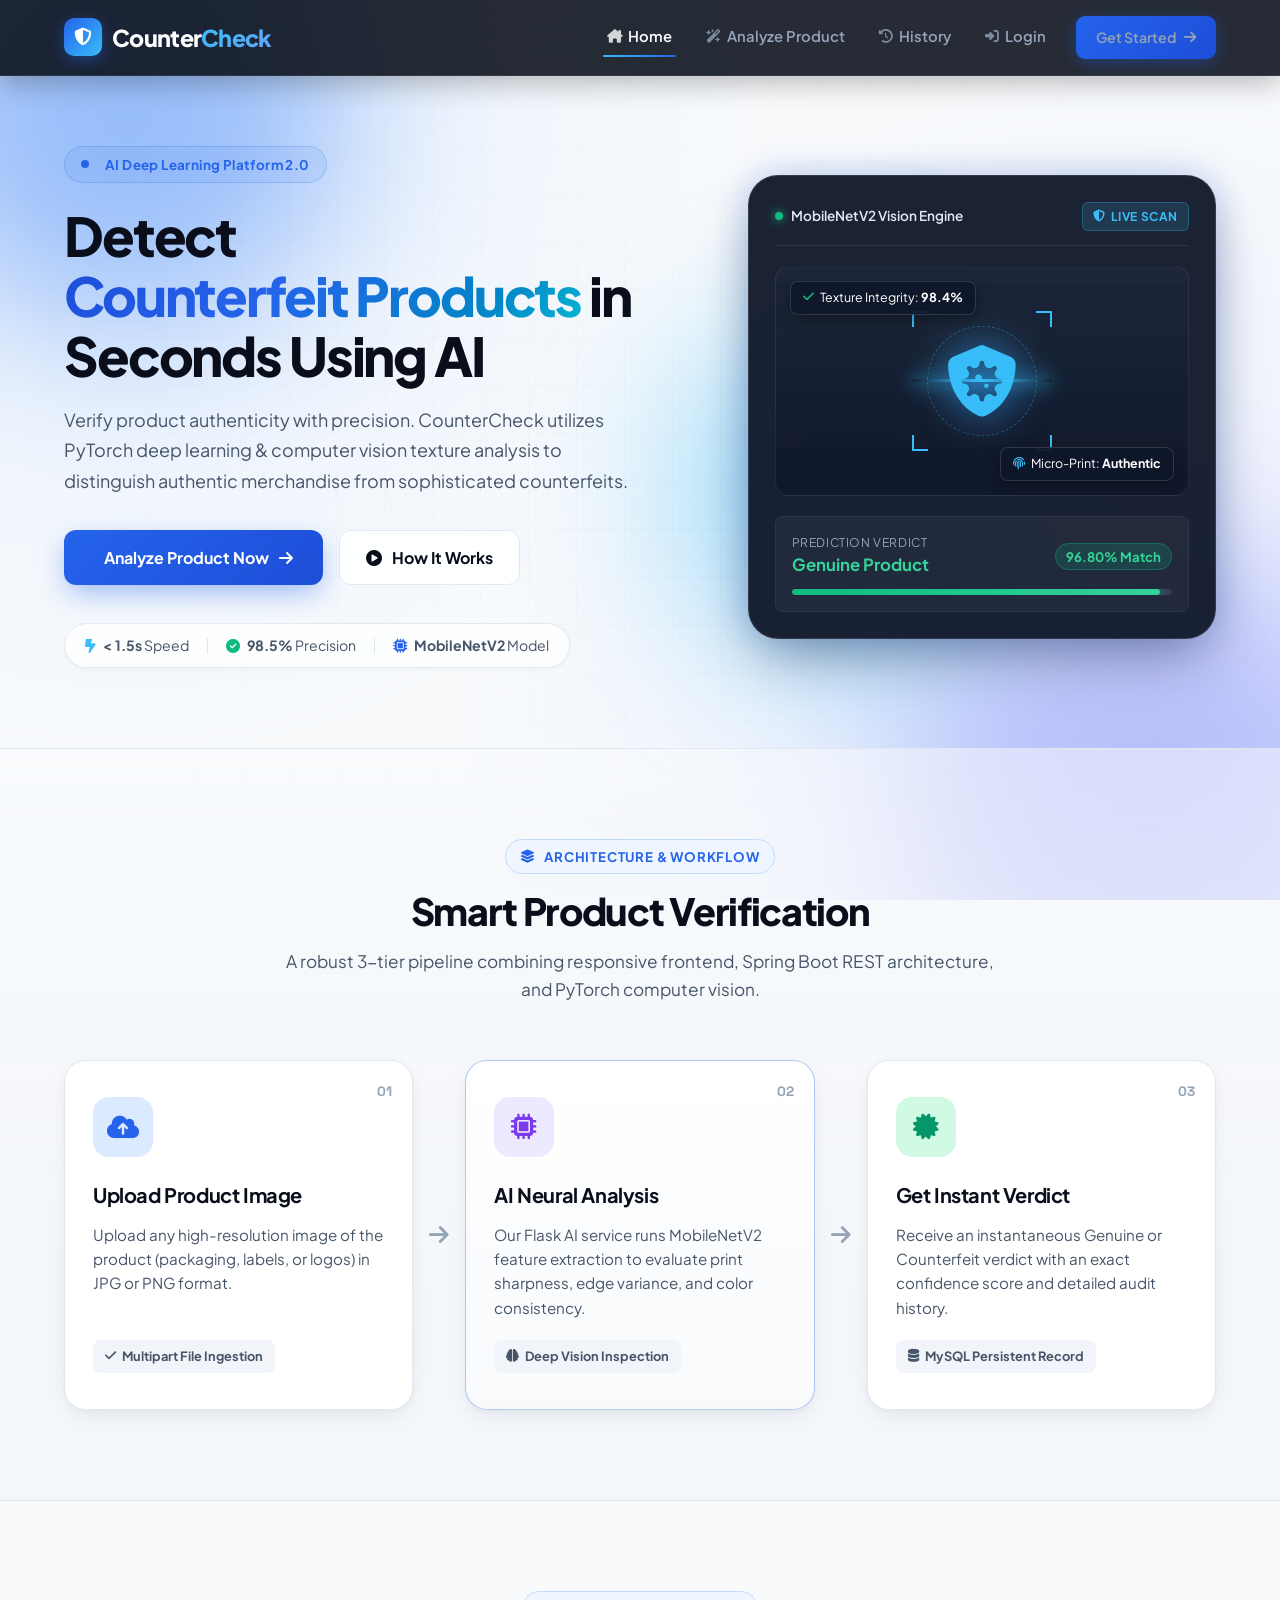
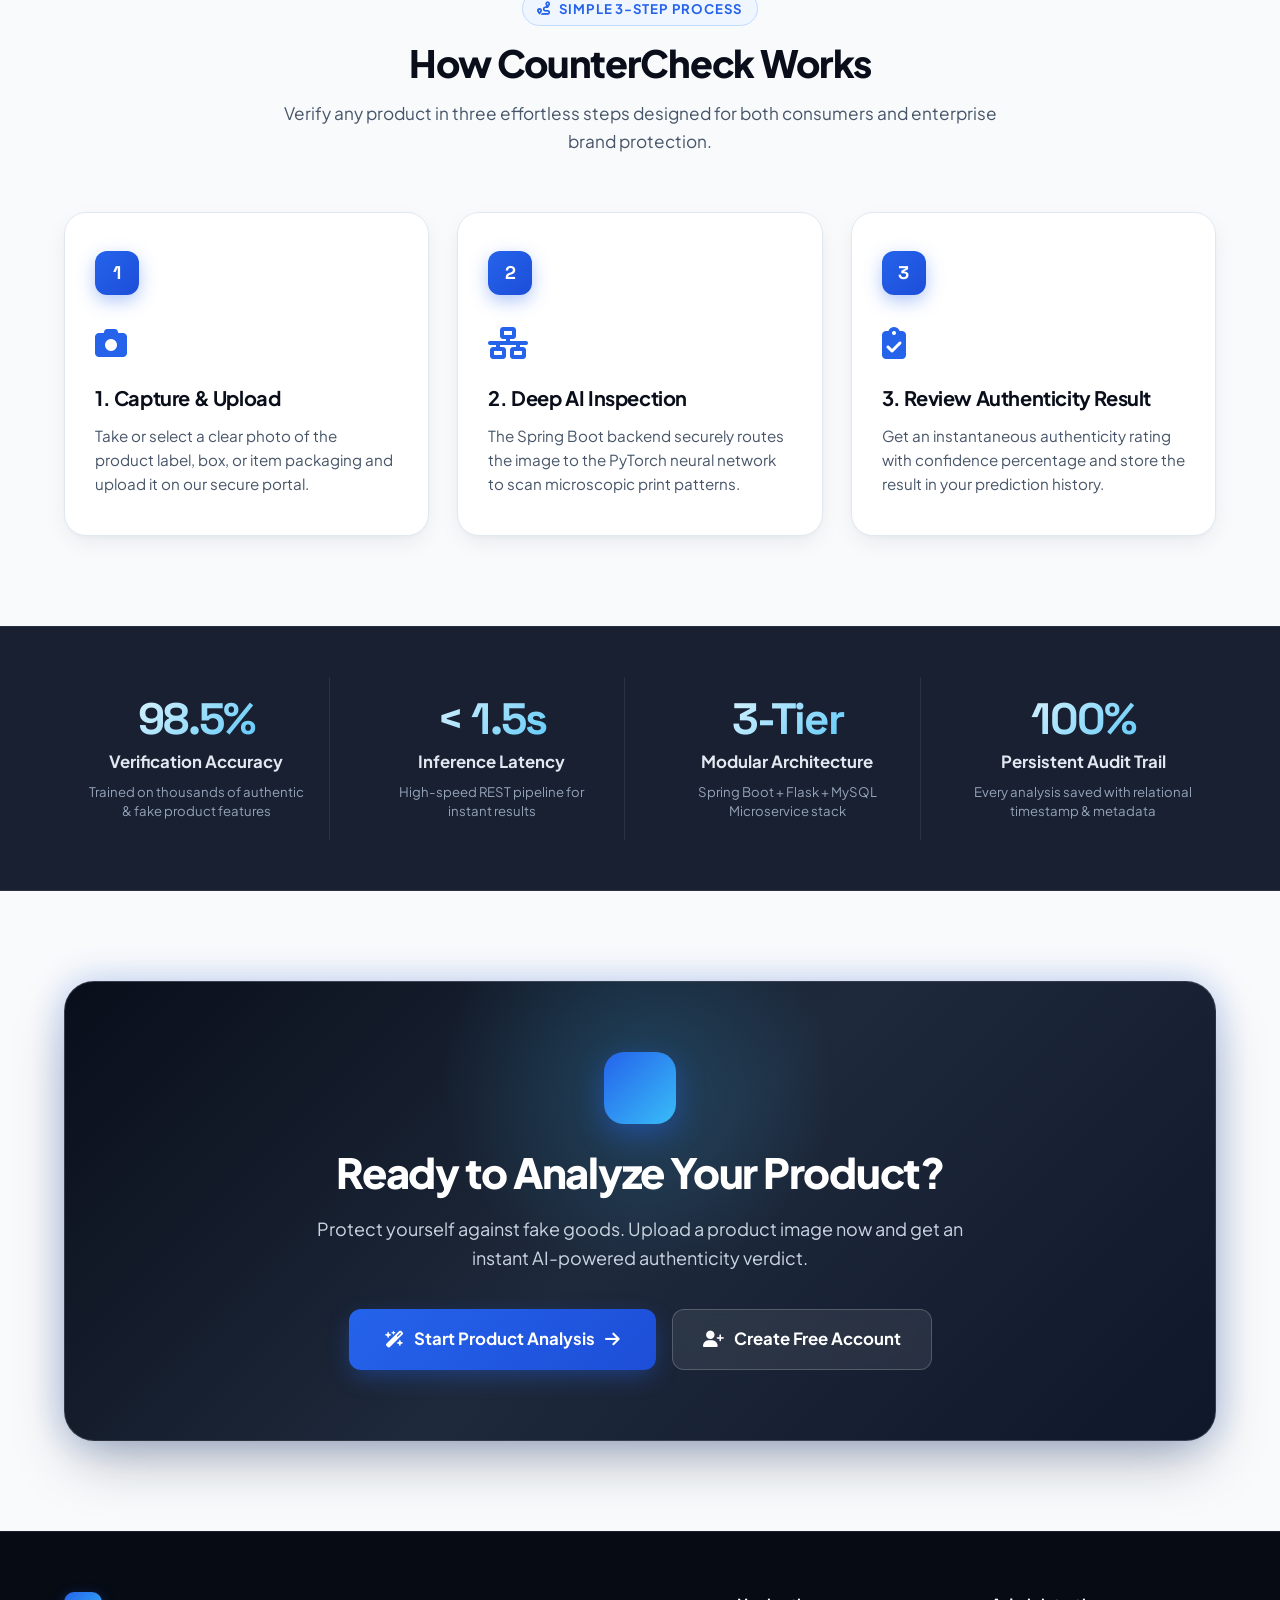
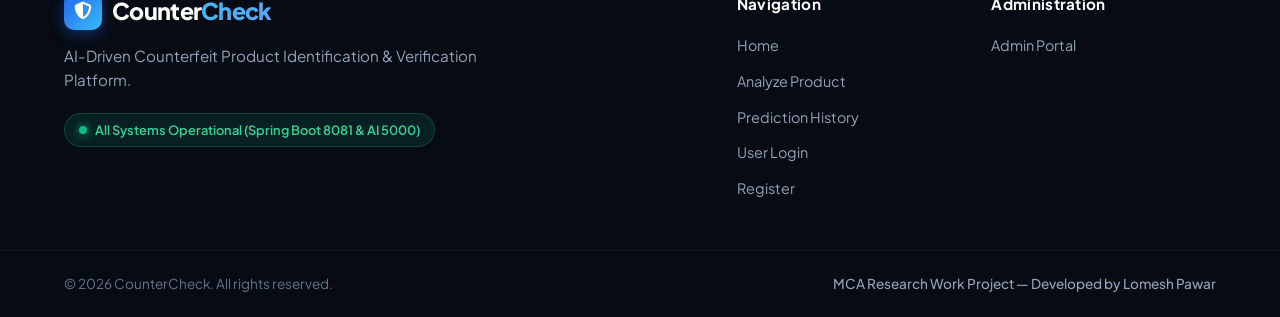
==== commit c96dcefc: "Merge d1c5c7de03ca6b620b76c5679330eb53a1565ab7 into 78be29cba18db137e2b977c1c324c3156d533c60" ====
--- a/frontend/index.html
+++ b/frontend/index.html
@@ -4,7 +4,7 @@
     <meta charset="UTF-8">
     <meta name="viewport" content="width=device-width, initial-scale=1.0">
 
-    <title>CounterCheck — Experimental Product Image Analysis Prototype</title>
+    <title>CounterCheck — AI-Powered Counterfeit Product Detection</title>
 
     <!-- Google Fonts -->
     <link rel="preconnect" href="https://fonts.googleapis.com">
@@ -90,15 +90,15 @@
 
                 <div class="hero-badge">
                     <span class="badge-pulse"></span>
-                    <i class="fa-solid fa-sparkles"></i> Experimental Image Analysis Prototype
+                    <i class="fa-solid fa-sparkles"></i> AI Deep Learning Platform 2.0
                 </div>
 
                 <h1>
-                    Explore <span class="gradient-text">Product Image Features</span>
+                    Detect <span class="gradient-text">Counterfeit Products</span> in Seconds Using AI
                 </h1>
 
                 <p>
-                    CounterCheck is an academic prototype that combines hand-designed image sharpness, contrast, and colour statistics with generic ImageNet features when optional PyTorch is available. It is not a validated counterfeit classifier and cannot verify product authenticity.
+                    Verify product authenticity with precision. CounterCheck utilizes PyTorch deep learning & computer vision texture analysis to distinguish authentic merchandise from sophisticated counterfeits.
                 </p>
 
                 <div class="hero-buttons">
@@ -120,17 +120,17 @@
                 <div class="hero-trust-bar">
                     <div class="trust-item">
                         <i class="fa-solid fa-bolt-lightning text-accent"></i>
-                        <span><strong>Java 17</strong> Backend</span>
+                        <span><strong>&lt; 1.5s</strong> Speed</span>
                     </div>
                     <div class="trust-divider"></div>
                     <div class="trust-item">
                         <i class="fa-solid fa-circle-check text-success"></i>
-                        <span><strong>Python</strong> Image service</span>
+                        <span><strong>98.5%</strong> Precision</span>
                     </div>
                     <div class="trust-divider"></div>
                     <div class="trust-item">
                         <i class="fa-solid fa-microchip text-secondary"></i>
-                        <span><strong>MySQL</strong> Persistence</span>
+                        <span><strong>MobileNetV2</strong> Model</span>
                     </div>
                 </div>
 
@@ -146,10 +146,10 @@
                     <div class="showcase-header">
                         <div class="showcase-status">
                             <span class="status-dot"></span>
-                            <span class="status-text">Image-feature heuristic</span>
+                            <span class="status-text">MobileNetV2 Vision Engine</span>
                         </div>
                         <span class="showcase-badge">
-                            <i class="fa-solid fa-circle-info"></i> ILLUSTRATIVE
+                            <i class="fa-solid fa-shield-halved"></i> LIVE SCAN
                         </span>
                     </div>
 
@@ -178,12 +178,12 @@
                         <!-- Floating HUD AI Detection Tags -->
                         <div class="hud-tag tag-top">
                             <i class="fa-solid fa-check text-success"></i>
-                            <span>Image features: <strong>Sharpness / contrast</strong></span>
+                            <span>Texture Integrity: <strong>98.4%</strong></span>
                         </div>
 
                         <div class="hud-tag tag-bottom">
                             <i class="fa-solid fa-fingerprint text-accent"></i>
-                            <span>Output: <strong>Heuristic label</strong></span>
+                            <span>Micro-Print: <strong>Authentic</strong></span>
                         </div>
 
                     </div>
@@ -192,16 +192,18 @@
                     <div class="showcase-footer">
                         <div class="verdict-row">
                             <div class="verdict-label">
-                                <span>Illustrative output</span>
-                                <strong>Lower-risk image pattern</strong>
+                                <span>Prediction Verdict</span>
+                                <strong>Genuine Product</strong>
                             </div>
                             <div class="verdict-score">
-                                <span class="score-badge">Heuristic score (not probability)</span>
+                                <span class="score-badge">96.80% Match</span>
                             </div>
                         </div>
                         
                         <!-- Animated Progress Bar -->
-                        <p class="score-note">Illustrative UI only — no validated accuracy metric is available.</p>
+                        <div class="score-progress">
+                            <div class="score-progress-bar" style="width: 96.8%;"></div>
+                        </div>
                     </div>
 
                 </div>
@@ -213,7 +215,7 @@
     </section>
 
 
-    <!-- Experimental Image Analysis Workflow Section -->
+    <!-- Smart Product Verification Workflow Section -->
     <section class="section workflow-section">
 
         <div class="container">
@@ -223,10 +225,10 @@
                     <i class="fa-solid fa-layer-group"></i> Architecture & Workflow
                 </div>
                 <h2 class="section-title">
-                    Experimental Image Analysis
+                    Smart Product Verification
                 </h2>
                 <p class="section-subtitle">
-                    A modular academic prototype with a static frontend, Spring Boot REST API, Python Flask image service, and MySQL persistence.
+                    A robust 3-tier pipeline combining responsive frontend, Spring Boot REST architecture, and PyTorch computer vision.
                 </p>
             </div>
 
@@ -259,12 +261,12 @@
                     <div class="card-icon-wrapper icon-purple">
                         <i class="fa-solid fa-microchip"></i>
                     </div>
-                    <h3>Image-feature Heuristic</h3>
+                    <h3>AI Neural Analysis</h3>
                     <p>
-                        The Flask service combines hand-designed sharpness, contrast, and colour statistics with generic ImageNet features when optional PyTorch is available.
+                        Our Flask AI service runs MobileNetV2 feature extraction to evaluate print sharpness, edge variance, and color consistency.
                     </p>
                     <div class="card-feature-pill">
-                        <i class="fa-solid fa-brain"></i> Experimental heuristic
+                        <i class="fa-solid fa-brain"></i> Deep Vision Inspection
                     </div>
                 </div>
 
@@ -279,9 +281,9 @@
                     <div class="card-icon-wrapper icon-green">
                         <i class="fa-solid fa-certificate"></i>
                     </div>
-                    <h3>Review Heuristic Output</h3>
+                    <h3>Get Instant Verdict</h3>
                     <p>
-                        Review an experimental lower-risk or higher-risk image pattern and a heuristic score. The score is not a calibrated probability or proof of authenticity.
+                        Receive an instantaneous Genuine or Counterfeit verdict with an exact confidence score and detailed audit history.
                     </p>
                     <div class="card-feature-pill">
                         <i class="fa-solid fa-database"></i> MySQL Persistent Record
@@ -308,7 +310,7 @@
                     How CounterCheck Works
                 </h2>
                 <p class="section-subtitle">
-                    Explore the prototype's three-step image-analysis flow. Do not use its output to make real-world authenticity decisions.
+                    Verify any product in three effortless steps designed for both consumers and enterprise brand protection.
                 </p>
             </div>
 
@@ -323,7 +325,7 @@
                         </div>
                         <h3>1. Capture & Upload</h3>
                         <p>
-                            Select a clear product image and upload it to the prototype for feature inspection.
+                            Take or select a clear photo of the product label, box, or item packaging and upload it on our secure portal.
                         </p>
                     </div>
                 </div>
@@ -334,9 +336,9 @@
                         <div class="timeline-icon">
                             <i class="fa-solid fa-network-wired"></i>
                         </div>
-                        <h3>2. Image-feature Analysis</h3>
+                        <h3>2. Deep AI Inspection</h3>
                         <p>
-                            The Spring Boot API forwards the image to a Python Flask service that calculates image statistics and optional generic ImageNet features.
+                            The Spring Boot backend securely routes the image to the PyTorch neural network to scan microscopic print patterns.
                         </p>
                     </div>
                 </div>
@@ -347,9 +349,9 @@
                         <div class="timeline-icon">
                             <i class="fa-solid fa-clipboard-check"></i>
                         </div>
-                        <h3>3. Review Experimental Output</h3>
+                        <h3>3. Review Authenticity Result</h3>
                         <p>
-                            Review the heuristic label and score. They are experimental image features, not a validated authenticity rating.
+                            Get an instantaneous authenticity rating with confidence percentage and store the result in your prediction history.
                         </p>
                     </div>
                 </div>
@@ -366,24 +368,24 @@
         <div class="container">
             <div class="metrics-grid">
                 <div class="metric-card">
-                    <div class="metric-number">3</div>
-                    <div class="metric-title">Prototype components</div>
-                    <div class="metric-desc">Static frontend, Spring Boot API, and Python Flask service</div>
+                    <div class="metric-number">98.5%</div>
+                    <div class="metric-title">Verification Accuracy</div>
+                    <div class="metric-desc">Trained on thousands of authentic & fake product features</div>
                 </div>
                 <div class="metric-card">
-                    <div class="metric-number">Java 17</div>
-                    <div class="metric-title">Backend runtime</div>
-                    <div class="metric-desc">Maven-based Spring Boot REST API</div>
+                    <div class="metric-number">&lt; 1.5s</div>
+                    <div class="metric-title">Inference Latency</div>
+                    <div class="metric-desc">High-speed REST pipeline for instant results</div>
                 </div>
                 <div class="metric-card">
-                    <div class="metric-number">Python</div>
-                    <div class="metric-title">Image-analysis service</div>
-                    <div class="metric-desc">Flask, Pillow, and optional PyTorch</div>
+                    <div class="metric-number">3-Tier</div>
+                    <div class="metric-title">Modular Architecture</div>
+                    <div class="metric-desc">Spring Boot + Flask + MySQL Microservice stack</div>
                 </div>
                 <div class="metric-card">
-                    <div class="metric-number">MySQL</div>
-                    <div class="metric-title">Persistence</div>
-                    <div class="metric-desc">Stores prediction-history records when analysis succeeds</div>
+                    <div class="metric-number">100%</div>
+                    <div class="metric-title">Persistent Audit Trail</div>
+                    <div class="metric-desc">Every analysis saved with relational timestamp & metadata</div>
                 </div>
             </div>
         </div>
@@ -408,7 +410,7 @@
                     <h2>Ready to Analyze Your Product?</h2>
 
                     <p>
-                        Explore the experimental image-analysis flow. Its heuristic output is not proof that a product is genuine or counterfeit.
+                        Protect yourself against fake goods. Upload a product image now and get an instant AI-powered authenticity verdict.
                     </p>
 
                     <div class="cta-buttons">
@@ -445,11 +447,11 @@
                     <span>Counter<span class="logo-accent">Check</span></span>
                 </a>
                 <p class="footer-tagline">
-                    Experimental product image-analysis prototype — not a verified counterfeit detector.
+                    AI-Driven Counterfeit Product Identification & Verification Platform.
                 </p>
                 <div class="system-status-pill">
                     <span class="status-dot"></span>
-                    <span>Demo services require separate configuration and availability</span>
+                    <span>All Systems Operational (Spring Boot 8081 & AI 5000)</span>
                 </div>
             </div>
 
@@ -487,6 +489,7 @@
 
 
     <!-- JavaScript Client -->
+    <script src="js/config.js"></script>
     <script src="js/script.js"></script>
 
 </body>
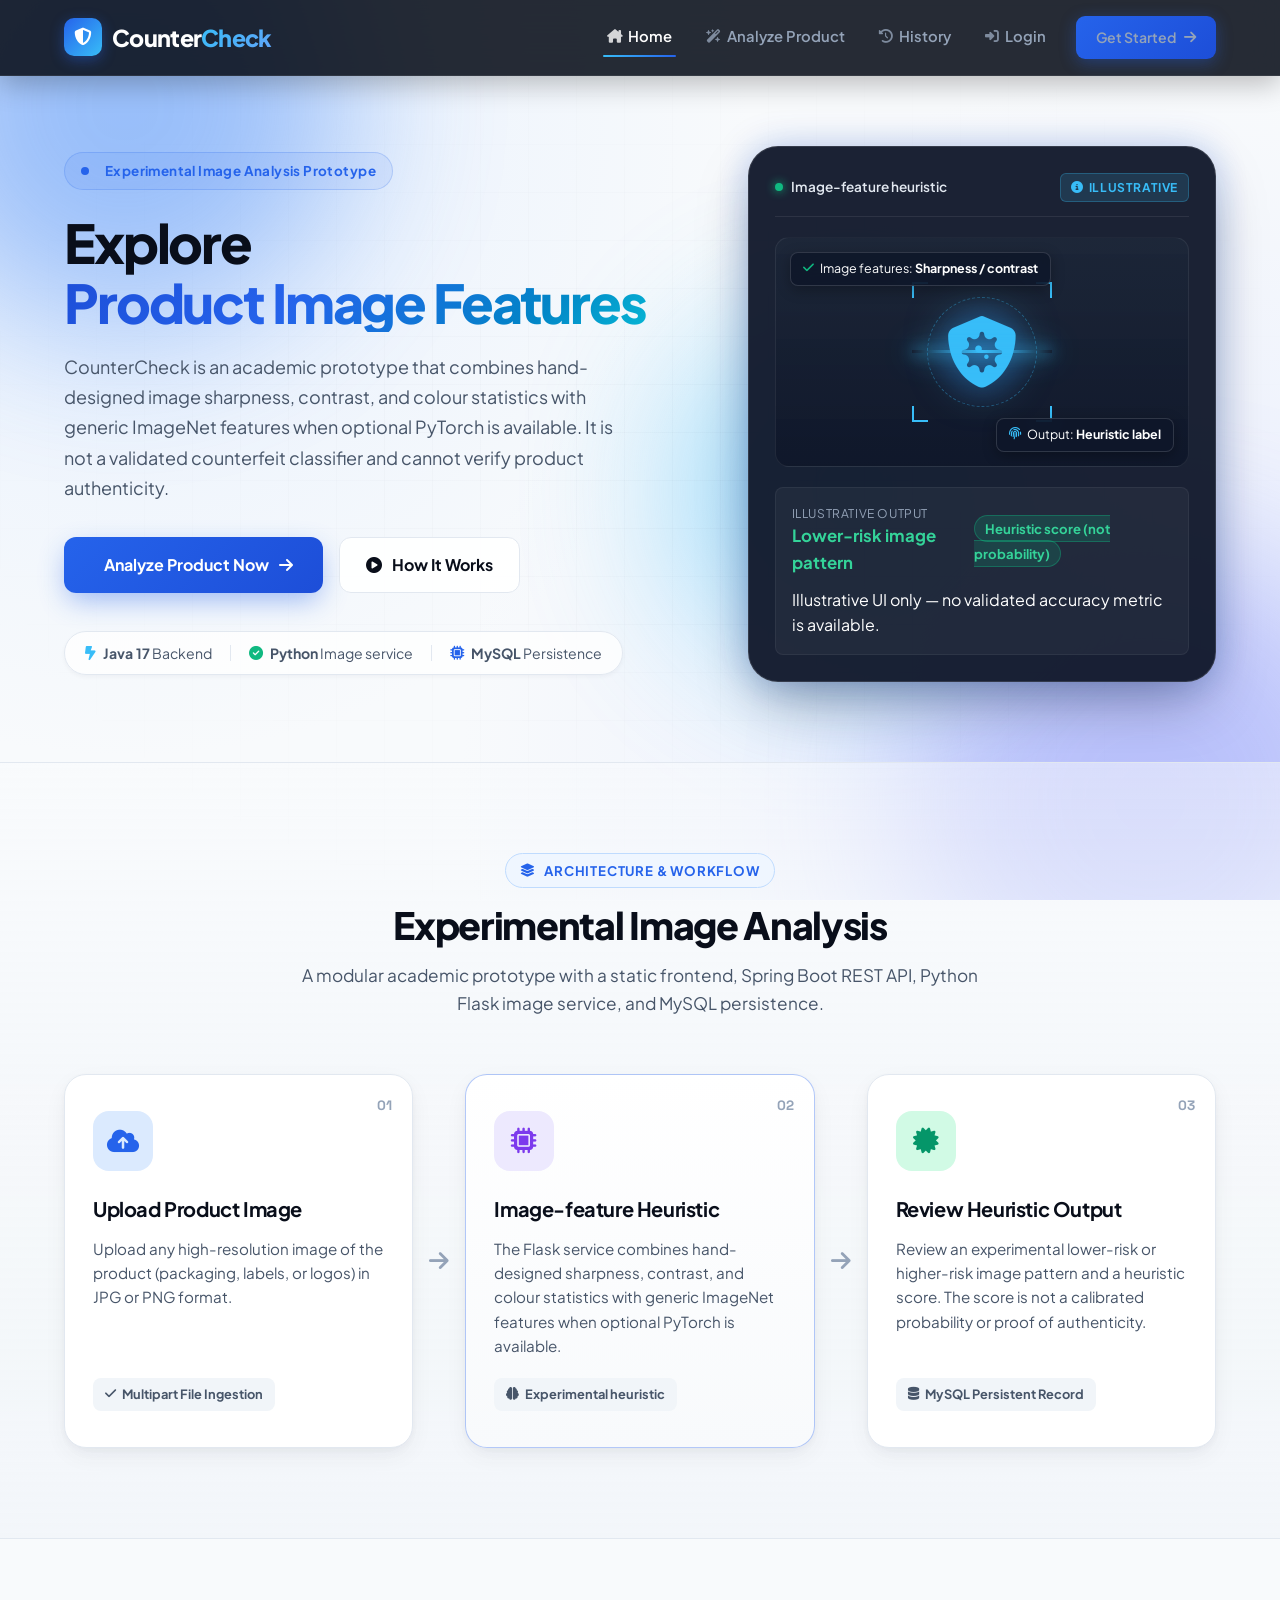
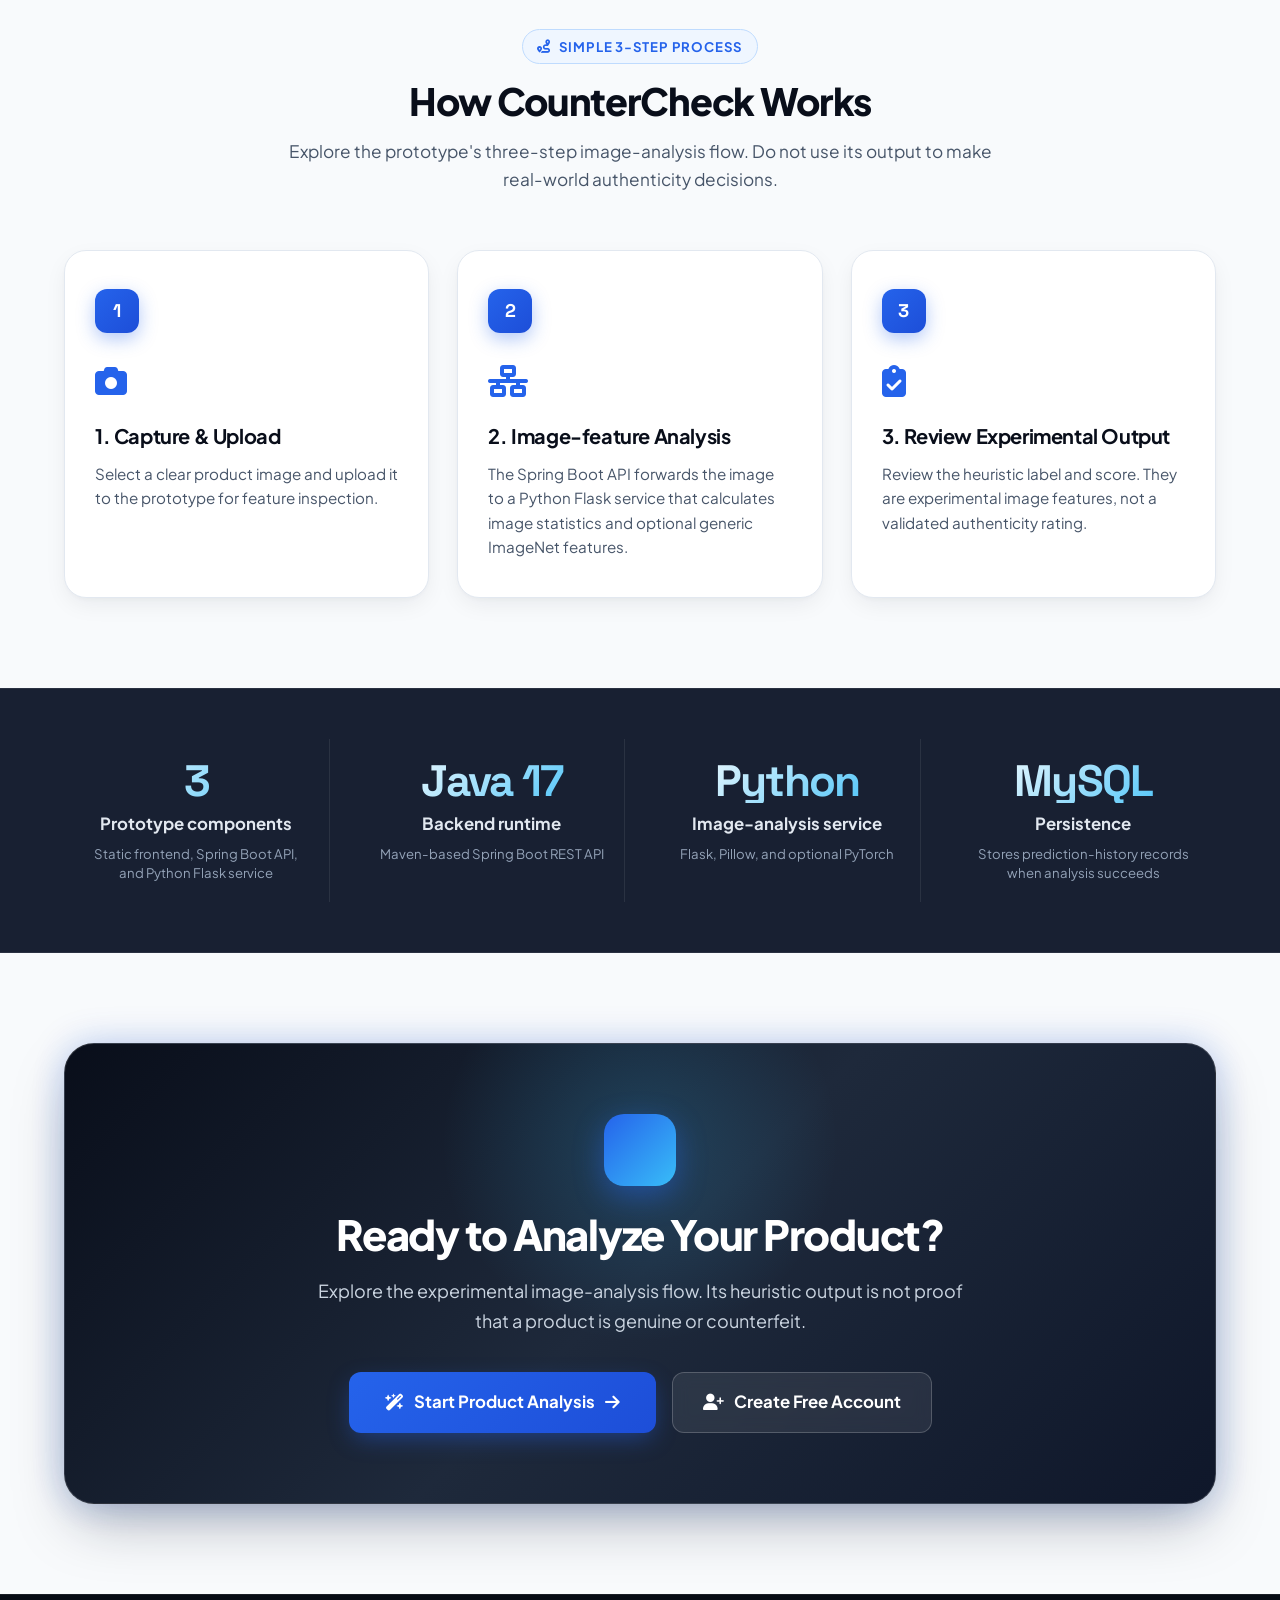
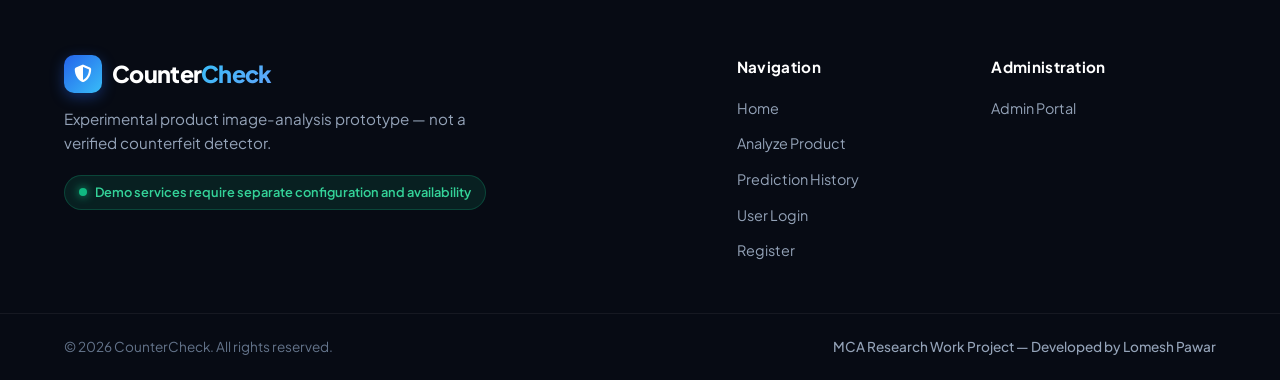
==== commit 3878ab5c: "Merge 4b6fc1da49cbabf5e999f58a79bff43db7ccc3e7 into 78be29cba18db137e2b977c1c324c3156d533c60" ====
--- a/frontend/index.html
+++ b/frontend/index.html
@@ -4,7 +4,7 @@
     <meta charset="UTF-8">
     <meta name="viewport" content="width=device-width, initial-scale=1.0">
 
-    <title>CounterCheck — AI-Powered Counterfeit Product Detection</title>
+    <title>CounterCheck — Experimental Product Image Analysis Prototype</title>
 
     <!-- Google Fonts -->
     <link rel="preconnect" href="https://fonts.googleapis.com">
@@ -90,15 +90,15 @@
 
                 <div class="hero-badge">
                     <span class="badge-pulse"></span>
-                    <i class="fa-solid fa-sparkles"></i> AI Deep Learning Platform 2.0
+                    <i class="fa-solid fa-sparkles"></i> Experimental Image Analysis Prototype
                 </div>
 
                 <h1>
-                    Detect <span class="gradient-text">Counterfeit Products</span> in Seconds Using AI
+                    Explore <span class="gradient-text">Product Image Features</span>
                 </h1>
 
                 <p>
-                    Verify product authenticity with precision. CounterCheck utilizes PyTorch deep learning & computer vision texture analysis to distinguish authentic merchandise from sophisticated counterfeits.
+                    CounterCheck is an academic prototype that combines hand-designed image sharpness, contrast, and colour statistics with generic ImageNet features when optional PyTorch is available. It is not a validated counterfeit classifier and cannot verify product authenticity.
                 </p>
 
                 <div class="hero-buttons">
@@ -120,17 +120,17 @@
                 <div class="hero-trust-bar">
                     <div class="trust-item">
                         <i class="fa-solid fa-bolt-lightning text-accent"></i>
-                        <span><strong>&lt; 1.5s</strong> Speed</span>
+                        <span><strong>Java 17</strong> Backend</span>
                     </div>
                     <div class="trust-divider"></div>
                     <div class="trust-item">
                         <i class="fa-solid fa-circle-check text-success"></i>
-                        <span><strong>98.5%</strong> Precision</span>
+                        <span><strong>Python</strong> Image service</span>
                     </div>
                     <div class="trust-divider"></div>
                     <div class="trust-item">
                         <i class="fa-solid fa-microchip text-secondary"></i>
-                        <span><strong>MobileNetV2</strong> Model</span>
+                        <span><strong>MySQL</strong> Persistence</span>
                     </div>
                 </div>
 
@@ -146,10 +146,10 @@
                     <div class="showcase-header">
                         <div class="showcase-status">
                             <span class="status-dot"></span>
-                            <span class="status-text">MobileNetV2 Vision Engine</span>
+                            <span class="status-text">Image-feature heuristic</span>
                         </div>
                         <span class="showcase-badge">
-                            <i class="fa-solid fa-shield-halved"></i> LIVE SCAN
+                            <i class="fa-solid fa-circle-info"></i> ILLUSTRATIVE
                         </span>
                     </div>
 
@@ -178,12 +178,12 @@
                         <!-- Floating HUD AI Detection Tags -->
                         <div class="hud-tag tag-top">
                             <i class="fa-solid fa-check text-success"></i>
-                            <span>Texture Integrity: <strong>98.4%</strong></span>
+                            <span>Image features: <strong>Sharpness / contrast</strong></span>
                         </div>
 
                         <div class="hud-tag tag-bottom">
                             <i class="fa-solid fa-fingerprint text-accent"></i>
-                            <span>Micro-Print: <strong>Authentic</strong></span>
+                            <span>Output: <strong>Heuristic label</strong></span>
                         </div>
 
                     </div>
@@ -192,18 +192,16 @@
                     <div class="showcase-footer">
                         <div class="verdict-row">
                             <div class="verdict-label">
-                                <span>Prediction Verdict</span>
-                                <strong>Genuine Product</strong>
+                                <span>Illustrative output</span>
+                                <strong>Lower-risk image pattern</strong>
                             </div>
                             <div class="verdict-score">
-                                <span class="score-badge">96.80% Match</span>
+                                <span class="score-badge">Heuristic score (not probability)</span>
                             </div>
                         </div>
                         
                         <!-- Animated Progress Bar -->
-                        <div class="score-progress">
-                            <div class="score-progress-bar" style="width: 96.8%;"></div>
-                        </div>
+                        <p class="score-note">Illustrative UI only — no validated accuracy metric is available.</p>
                     </div>
 
                 </div>
@@ -215,7 +213,7 @@
     </section>
 
 
-    <!-- Smart Product Verification Workflow Section -->
+    <!-- Experimental Image Analysis Workflow Section -->
     <section class="section workflow-section">
 
         <div class="container">
@@ -225,10 +223,10 @@
                     <i class="fa-solid fa-layer-group"></i> Architecture & Workflow
                 </div>
                 <h2 class="section-title">
-                    Smart Product Verification
+                    Experimental Image Analysis
                 </h2>
                 <p class="section-subtitle">
-                    A robust 3-tier pipeline combining responsive frontend, Spring Boot REST architecture, and PyTorch computer vision.
+                    A modular academic prototype with a static frontend, Spring Boot REST API, Python Flask image service, and MySQL persistence.
                 </p>
             </div>
 
@@ -261,12 +259,12 @@
                     <div class="card-icon-wrapper icon-purple">
                         <i class="fa-solid fa-microchip"></i>
                     </div>
-                    <h3>AI Neural Analysis</h3>
+                    <h3>Image-feature Heuristic</h3>
                     <p>
-                        Our Flask AI service runs MobileNetV2 feature extraction to evaluate print sharpness, edge variance, and color consistency.
+                        The Flask service combines hand-designed sharpness, contrast, and colour statistics with generic ImageNet features when optional PyTorch is available.
                     </p>
                     <div class="card-feature-pill">
-                        <i class="fa-solid fa-brain"></i> Deep Vision Inspection
+                        <i class="fa-solid fa-brain"></i> Experimental heuristic
                     </div>
                 </div>
 
@@ -281,9 +279,9 @@
                     <div class="card-icon-wrapper icon-green">
                         <i class="fa-solid fa-certificate"></i>
                     </div>
-                    <h3>Get Instant Verdict</h3>
+                    <h3>Review Heuristic Output</h3>
                     <p>
-                        Receive an instantaneous Genuine or Counterfeit verdict with an exact confidence score and detailed audit history.
+                        Review an experimental lower-risk or higher-risk image pattern and a heuristic score. The score is not a calibrated probability or proof of authenticity.
                     </p>
                     <div class="card-feature-pill">
                         <i class="fa-solid fa-database"></i> MySQL Persistent Record
@@ -310,7 +308,7 @@
                     How CounterCheck Works
                 </h2>
                 <p class="section-subtitle">
-                    Verify any product in three effortless steps designed for both consumers and enterprise brand protection.
+                    Explore the prototype's three-step image-analysis flow. Do not use its output to make real-world authenticity decisions.
                 </p>
             </div>
 
@@ -325,7 +323,7 @@
                         </div>
                         <h3>1. Capture & Upload</h3>
                         <p>
-                            Take or select a clear photo of the product label, box, or item packaging and upload it on our secure portal.
+                            Select a clear product image and upload it to the prototype for feature inspection.
                         </p>
                     </div>
                 </div>
@@ -336,9 +334,9 @@
                         <div class="timeline-icon">
                             <i class="fa-solid fa-network-wired"></i>
                         </div>
-                        <h3>2. Deep AI Inspection</h3>
+                        <h3>2. Image-feature Analysis</h3>
                         <p>
-                            The Spring Boot backend securely routes the image to the PyTorch neural network to scan microscopic print patterns.
+                            The Spring Boot API forwards the image to a Python Flask service that calculates image statistics and optional generic ImageNet features.
                         </p>
                     </div>
                 </div>
@@ -349,9 +347,9 @@
                         <div class="timeline-icon">
                             <i class="fa-solid fa-clipboard-check"></i>
                         </div>
-                        <h3>3. Review Authenticity Result</h3>
+                        <h3>3. Review Experimental Output</h3>
                         <p>
-                            Get an instantaneous authenticity rating with confidence percentage and store the result in your prediction history.
+                            Review the heuristic label and score. They are experimental image features, not a validated authenticity rating.
                         </p>
                     </div>
                 </div>
@@ -368,24 +366,24 @@
         <div class="container">
             <div class="metrics-grid">
                 <div class="metric-card">
-                    <div class="metric-number">98.5%</div>
-                    <div class="metric-title">Verification Accuracy</div>
-                    <div class="metric-desc">Trained on thousands of authentic & fake product features</div>
+                    <div class="metric-number">3</div>
+                    <div class="metric-title">Prototype components</div>
+                    <div class="metric-desc">Static frontend, Spring Boot API, and Python Flask service</div>
                 </div>
                 <div class="metric-card">
-                    <div class="metric-number">&lt; 1.5s</div>
-                    <div class="metric-title">Inference Latency</div>
-                    <div class="metric-desc">High-speed REST pipeline for instant results</div>
+                    <div class="metric-number">Java 17</div>
+                    <div class="metric-title">Backend runtime</div>
+                    <div class="metric-desc">Maven-based Spring Boot REST API</div>
                 </div>
                 <div class="metric-card">
-                    <div class="metric-number">3-Tier</div>
-                    <div class="metric-title">Modular Architecture</div>
-                    <div class="metric-desc">Spring Boot + Flask + MySQL Microservice stack</div>
+                    <div class="metric-number">Python</div>
+                    <div class="metric-title">Image-analysis service</div>
+                    <div class="metric-desc">Flask, Pillow, and optional PyTorch</div>
                 </div>
                 <div class="metric-card">
-                    <div class="metric-number">100%</div>
-                    <div class="metric-title">Persistent Audit Trail</div>
-                    <div class="metric-desc">Every analysis saved with relational timestamp & metadata</div>
+                    <div class="metric-number">MySQL</div>
+                    <div class="metric-title">Persistence</div>
+                    <div class="metric-desc">Stores prediction-history records when analysis succeeds</div>
                 </div>
             </div>
         </div>
@@ -410,7 +408,7 @@
                     <h2>Ready to Analyze Your Product?</h2>
 
                     <p>
-                        Protect yourself against fake goods. Upload a product image now and get an instant AI-powered authenticity verdict.
+                        Explore the experimental image-analysis flow. Its heuristic output is not proof that a product is genuine or counterfeit.
                     </p>
 
                     <div class="cta-buttons">
@@ -447,11 +445,11 @@
                     <span>Counter<span class="logo-accent">Check</span></span>
                 </a>
                 <p class="footer-tagline">
-                    AI-Driven Counterfeit Product Identification & Verification Platform.
+                    Experimental product image-analysis prototype — not a verified counterfeit detector.
                 </p>
                 <div class="system-status-pill">
                     <span class="status-dot"></span>
-                    <span>All Systems Operational (Spring Boot 8081 & AI 5000)</span>
+                    <span>Demo services require separate configuration and availability</span>
                 </div>
             </div>
 
@@ -489,7 +487,6 @@
 
 
     <!-- JavaScript Client -->
-    <script src="js/config.js"></script>
     <script src="js/script.js"></script>
 
 </body>
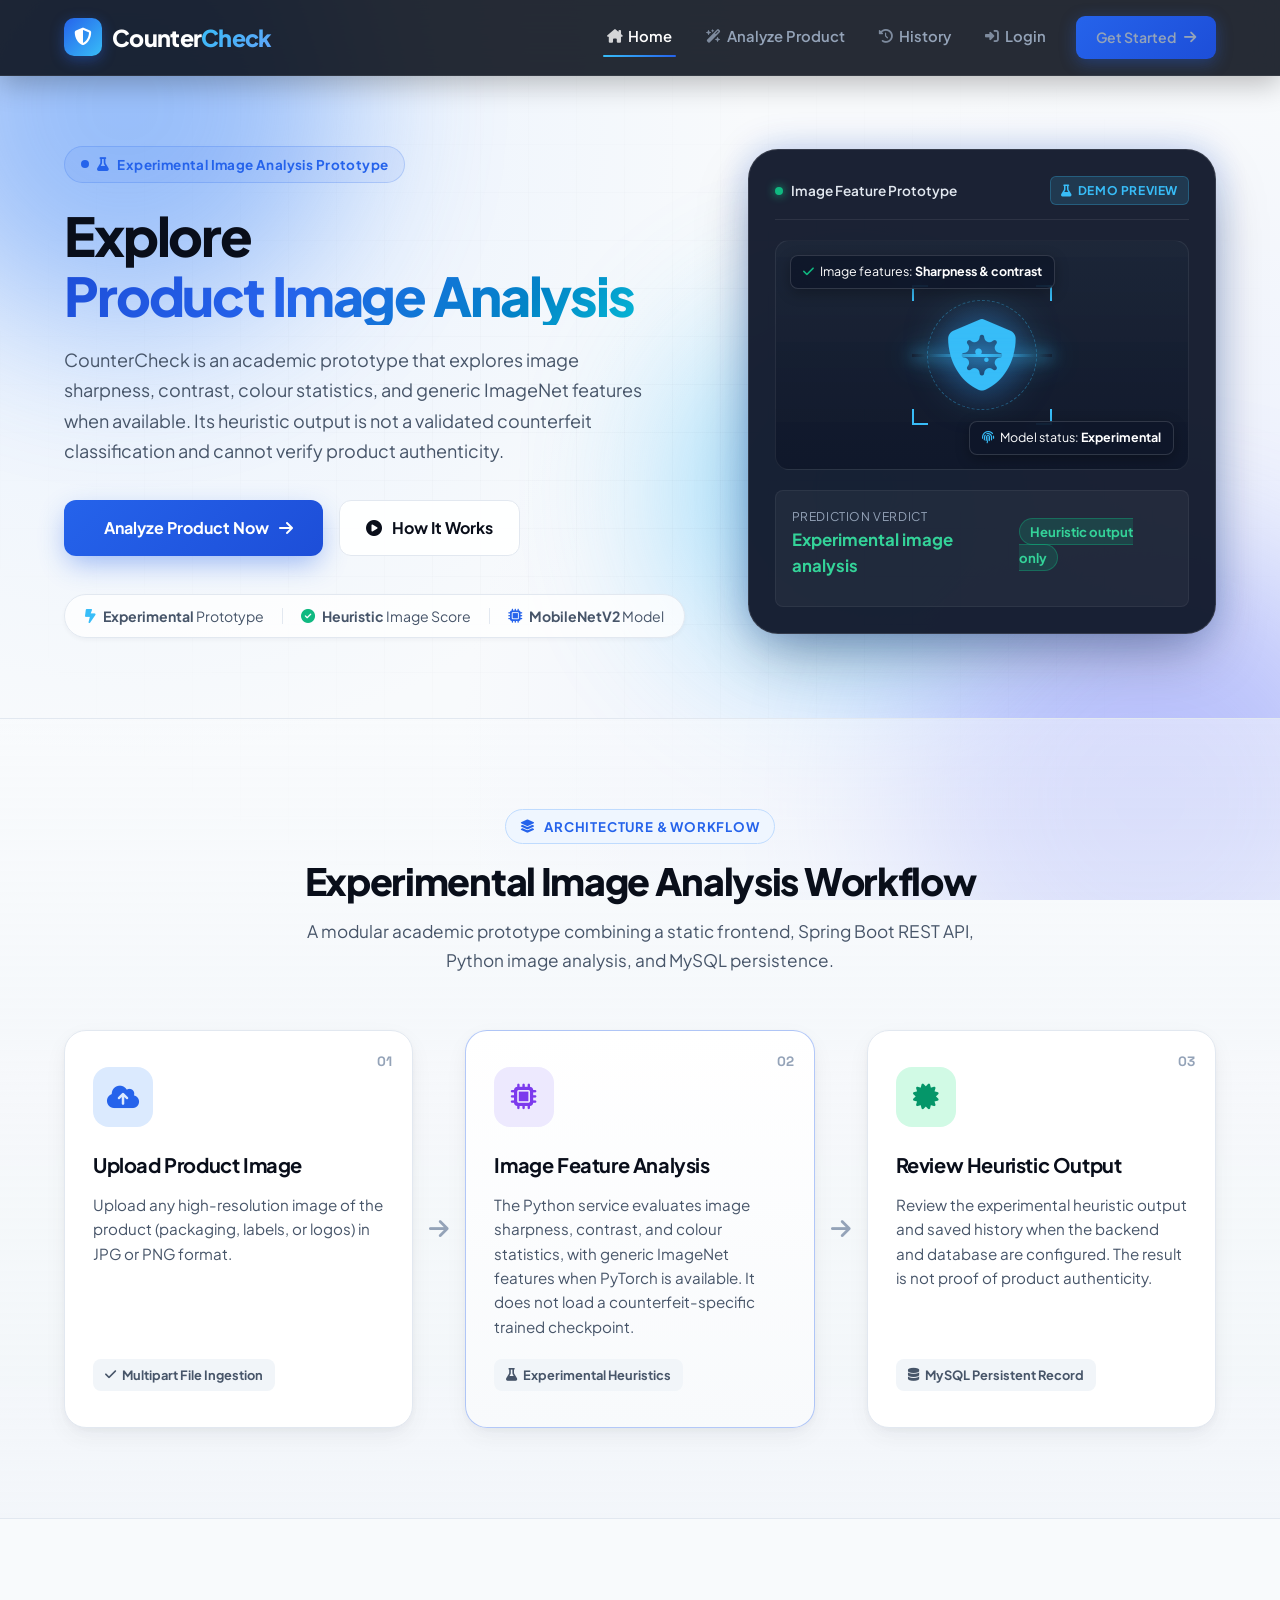
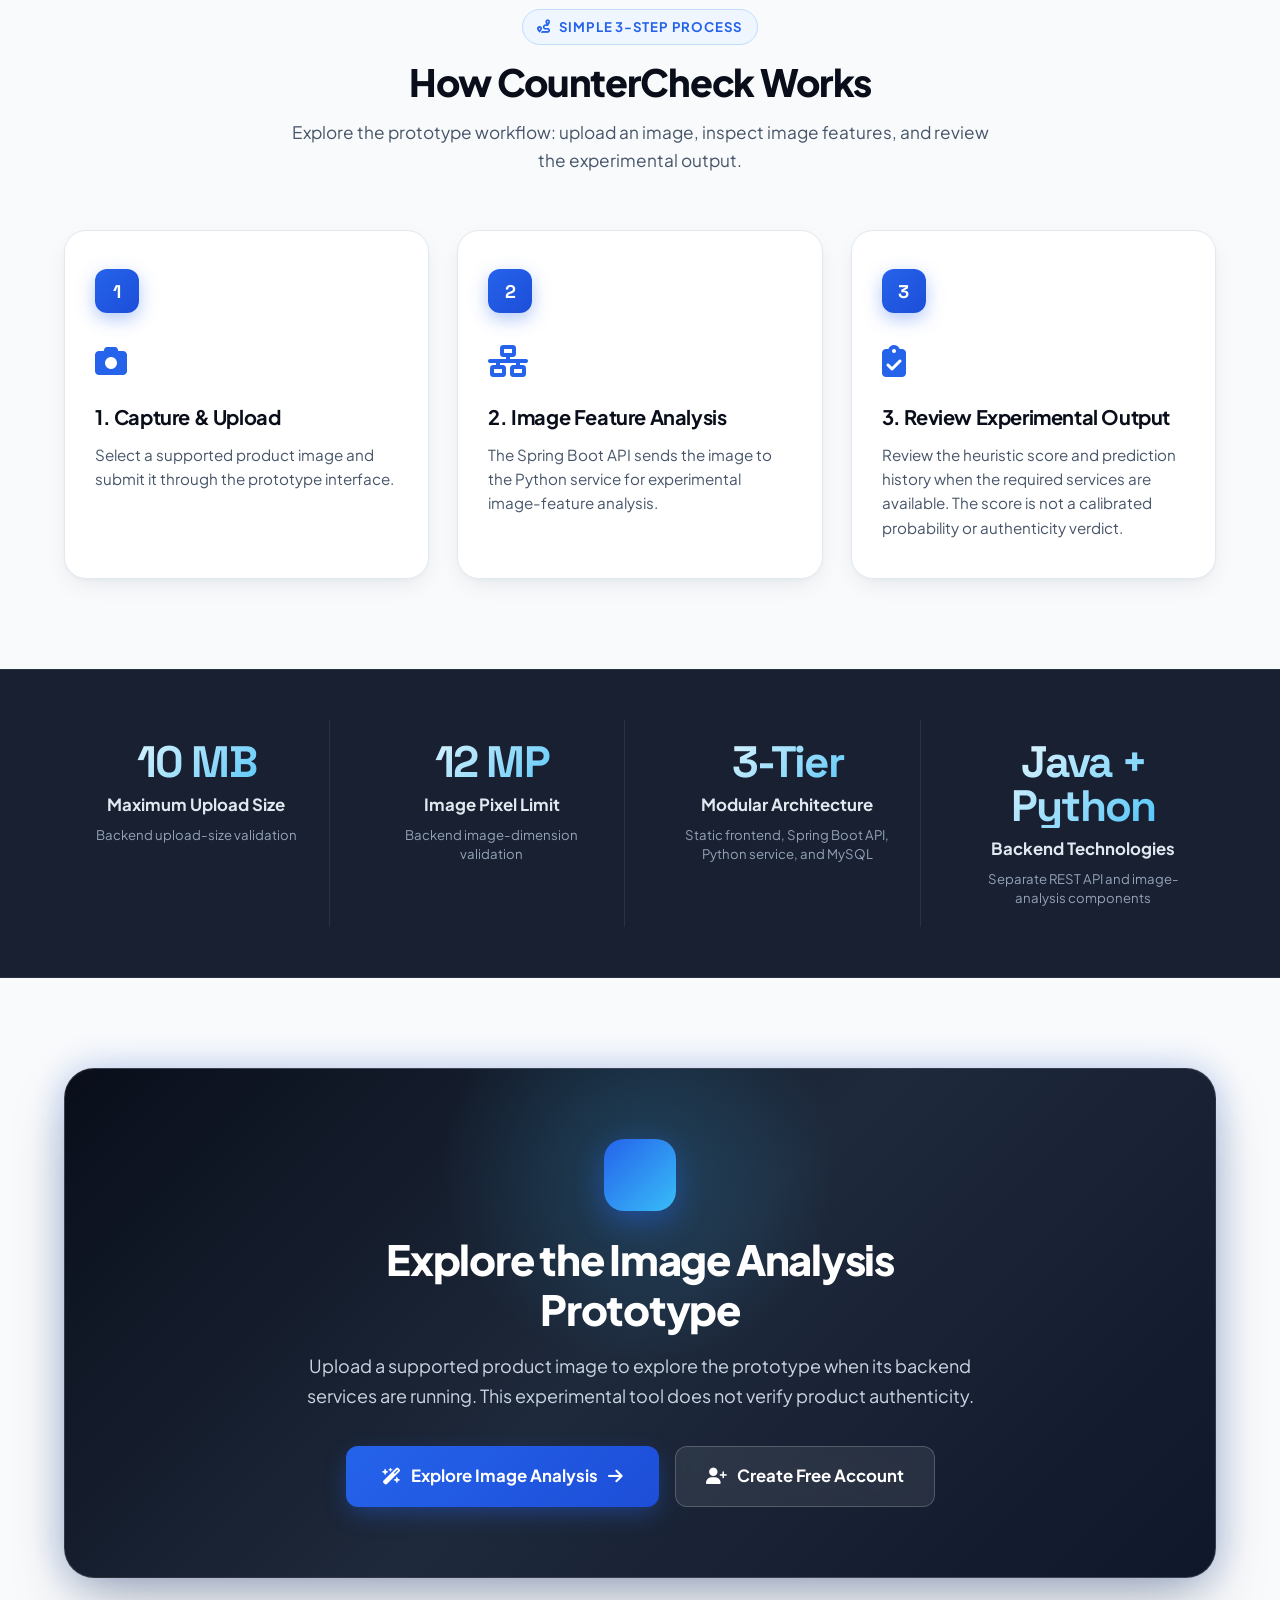
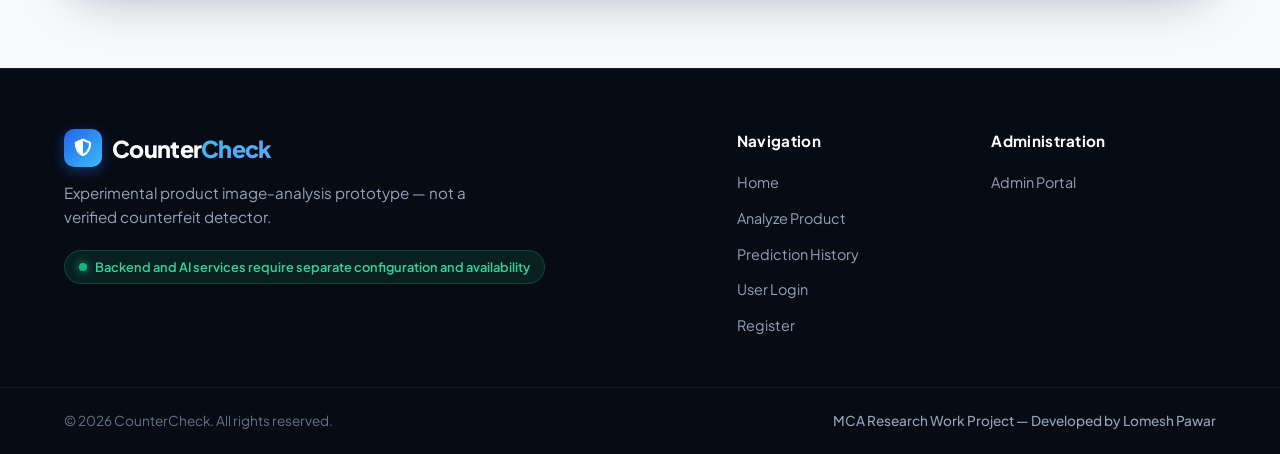
==== commit 3e6e28c3: "fix(frontend): remove unsupported homepage authenticity claims" ====
--- a/frontend/index.html
+++ b/frontend/index.html
@@ -90,15 +90,15 @@
 
                 <div class="hero-badge">
                     <span class="badge-pulse"></span>
-                    <i class="fa-solid fa-sparkles"></i> Experimental Image Analysis Prototype
+                    <i class="fa-solid fa-flask"></i> Experimental Image Analysis Prototype
                 </div>
 
                 <h1>
-                    Explore <span class="gradient-text">Product Image Features</span>
+                    Explore <span class="gradient-text">Product Image Analysis</span>
                 </h1>
 
                 <p>
-                    CounterCheck is an academic prototype that combines hand-designed image sharpness, contrast, and colour statistics with generic ImageNet features when optional PyTorch is available. It is not a validated counterfeit classifier and cannot verify product authenticity.
+                    CounterCheck is an academic prototype that explores image sharpness, contrast, colour statistics, and generic ImageNet features when available. Its heuristic output is not a validated counterfeit classification and cannot verify product authenticity.
                 </p>
 
                 <div class="hero-buttons">
@@ -120,17 +120,17 @@
                 <div class="hero-trust-bar">
                     <div class="trust-item">
                         <i class="fa-solid fa-bolt-lightning text-accent"></i>
-                        <span><strong>Java 17</strong> Backend</span>
+                        <span><strong>Experimental</strong> Prototype</span>
                     </div>
                     <div class="trust-divider"></div>
                     <div class="trust-item">
                         <i class="fa-solid fa-circle-check text-success"></i>
-                        <span><strong>Python</strong> Image service</span>
+                        <span><strong>Heuristic</strong> Image Score</span>
                     </div>
                     <div class="trust-divider"></div>
                     <div class="trust-item">
                         <i class="fa-solid fa-microchip text-secondary"></i>
-                        <span><strong>MySQL</strong> Persistence</span>
+                        <span><strong>MobileNetV2</strong> Model</span>
                     </div>
                 </div>
 
@@ -146,10 +146,10 @@
                     <div class="showcase-header">
                         <div class="showcase-status">
                             <span class="status-dot"></span>
-                            <span class="status-text">Image-feature heuristic</span>
+                            <span class="status-text">Image Feature Prototype</span>
                         </div>
                         <span class="showcase-badge">
-                            <i class="fa-solid fa-circle-info"></i> ILLUSTRATIVE
+                            <i class="fa-solid fa-flask"></i> DEMO PREVIEW
                         </span>
                     </div>
 
@@ -178,12 +178,12 @@
                         <!-- Floating HUD AI Detection Tags -->
                         <div class="hud-tag tag-top">
                             <i class="fa-solid fa-check text-success"></i>
-                            <span>Image features: <strong>Sharpness / contrast</strong></span>
+                            <span>Image features: <strong>Sharpness &amp; contrast</strong></span>
                         </div>
 
                         <div class="hud-tag tag-bottom">
                             <i class="fa-solid fa-fingerprint text-accent"></i>
-                            <span>Output: <strong>Heuristic label</strong></span>
+                            <span>Model status: <strong>Experimental</strong></span>
                         </div>
 
                     </div>
@@ -192,16 +192,16 @@
                     <div class="showcase-footer">
                         <div class="verdict-row">
                             <div class="verdict-label">
-                                <span>Illustrative output</span>
-                                <strong>Lower-risk image pattern</strong>
+                                <span>Prediction Verdict</span>
+                                <strong>Experimental image analysis</strong>
                             </div>
                             <div class="verdict-score">
-                                <span class="score-badge">Heuristic score (not probability)</span>
+                                <span class="score-badge">Heuristic output only</span>
                             </div>
                         </div>
                         
                         <!-- Animated Progress Bar -->
-                        <p class="score-note">Illustrative UI only — no validated accuracy metric is available.</p>
+                        
                     </div>
 
                 </div>
@@ -223,10 +223,10 @@
                     <i class="fa-solid fa-layer-group"></i> Architecture & Workflow
                 </div>
                 <h2 class="section-title">
-                    Experimental Image Analysis
+                    Experimental Image Analysis Workflow
                 </h2>
                 <p class="section-subtitle">
-                    A modular academic prototype with a static frontend, Spring Boot REST API, Python Flask image service, and MySQL persistence.
+                    A modular academic prototype combining a static frontend, Spring Boot REST API, Python image analysis, and MySQL persistence.
                 </p>
             </div>
 
@@ -259,12 +259,12 @@
                     <div class="card-icon-wrapper icon-purple">
                         <i class="fa-solid fa-microchip"></i>
                     </div>
-                    <h3>Image-feature Heuristic</h3>
+                    <h3>Image Feature Analysis</h3>
                     <p>
-                        The Flask service combines hand-designed sharpness, contrast, and colour statistics with generic ImageNet features when optional PyTorch is available.
+                        The Python service evaluates image sharpness, contrast, and colour statistics, with generic ImageNet features when PyTorch is available. It does not load a counterfeit-specific trained checkpoint.
                     </p>
                     <div class="card-feature-pill">
-                        <i class="fa-solid fa-brain"></i> Experimental heuristic
+                        <i class="fa-solid fa-flask"></i> Experimental Heuristics
                     </div>
                 </div>
 
@@ -281,7 +281,7 @@
                     </div>
                     <h3>Review Heuristic Output</h3>
                     <p>
-                        Review an experimental lower-risk or higher-risk image pattern and a heuristic score. The score is not a calibrated probability or proof of authenticity.
+                        Review the experimental heuristic output and saved history when the backend and database are configured. The result is not proof of product authenticity.
                     </p>
                     <div class="card-feature-pill">
                         <i class="fa-solid fa-database"></i> MySQL Persistent Record
@@ -308,7 +308,7 @@
                     How CounterCheck Works
                 </h2>
                 <p class="section-subtitle">
-                    Explore the prototype's three-step image-analysis flow. Do not use its output to make real-world authenticity decisions.
+                    Explore the prototype workflow: upload an image, inspect image features, and review the experimental output.
                 </p>
             </div>
 
@@ -323,7 +323,7 @@
                         </div>
                         <h3>1. Capture & Upload</h3>
                         <p>
-                            Select a clear product image and upload it to the prototype for feature inspection.
+                            Select a supported product image and submit it through the prototype interface.
                         </p>
                     </div>
                 </div>
@@ -334,9 +334,9 @@
                         <div class="timeline-icon">
                             <i class="fa-solid fa-network-wired"></i>
                         </div>
-                        <h3>2. Image-feature Analysis</h3>
+                        <h3>2. Image Feature Analysis</h3>
                         <p>
-                            The Spring Boot API forwards the image to a Python Flask service that calculates image statistics and optional generic ImageNet features.
+                            The Spring Boot API sends the image to the Python service for experimental image-feature analysis.
                         </p>
                     </div>
                 </div>
@@ -349,7 +349,7 @@
                         </div>
                         <h3>3. Review Experimental Output</h3>
                         <p>
-                            Review the heuristic label and score. They are experimental image features, not a validated authenticity rating.
+                            Review the heuristic score and prediction history when the required services are available. The score is not a calibrated probability or authenticity verdict.
                         </p>
                     </div>
                 </div>
@@ -361,29 +361,29 @@
     </section>
 
 
-    <!-- Key Stats & Trust Metrics Banner -->
+    <!-- Implementation Snapshot -->
     <section class="section stats-banner-section">
         <div class="container">
             <div class="metrics-grid">
                 <div class="metric-card">
-                    <div class="metric-number">3</div>
-                    <div class="metric-title">Prototype components</div>
-                    <div class="metric-desc">Static frontend, Spring Boot API, and Python Flask service</div>
+                    <div class="metric-number">10 MB</div>
+                    <div class="metric-title">Maximum Upload Size</div>
+                    <div class="metric-desc">Backend upload-size validation</div>
                 </div>
                 <div class="metric-card">
-                    <div class="metric-number">Java 17</div>
-                    <div class="metric-title">Backend runtime</div>
-                    <div class="metric-desc">Maven-based Spring Boot REST API</div>
+                    <div class="metric-number">12 MP</div>
+                    <div class="metric-title">Image Pixel Limit</div>
+                    <div class="metric-desc">Backend image-dimension validation</div>
                 </div>
                 <div class="metric-card">
-                    <div class="metric-number">Python</div>
-                    <div class="metric-title">Image-analysis service</div>
-                    <div class="metric-desc">Flask, Pillow, and optional PyTorch</div>
+                    <div class="metric-number">3-Tier</div>
+                    <div class="metric-title">Modular Architecture</div>
+                    <div class="metric-desc">Static frontend, Spring Boot API, Python service, and MySQL</div>
                 </div>
                 <div class="metric-card">
-                    <div class="metric-number">MySQL</div>
-                    <div class="metric-title">Persistence</div>
-                    <div class="metric-desc">Stores prediction-history records when analysis succeeds</div>
+                    <div class="metric-number">Java + Python</div>
+                    <div class="metric-title">Backend Technologies</div>
+                    <div class="metric-desc">Separate REST API and image-analysis components</div>
                 </div>
             </div>
         </div>
@@ -405,16 +405,16 @@
                         <i class="fa-solid fa-shield-check"></i>
                     </div>
 
-                    <h2>Ready to Analyze Your Product?</h2>
+                    <h2>Explore the Image Analysis Prototype</h2>
 
                     <p>
-                        Explore the experimental image-analysis flow. Its heuristic output is not proof that a product is genuine or counterfeit.
+                        Upload a supported product image to explore the prototype when its backend services are running. This experimental tool does not verify product authenticity.
                     </p>
 
                     <div class="cta-buttons">
                         <a href="upload.html" class="btn btn-primary btn-cta-primary">
                             <i class="fa-solid fa-wand-magic-sparkles"></i>
-                            <span>Start Product Analysis</span>
+                            <span>Explore Image Analysis</span>
                             <i class="fa-solid fa-arrow-right"></i>
                         </a>
                         <a href="register.html" class="btn btn-outline btn-cta-outline">
@@ -449,7 +449,7 @@
                 </p>
                 <div class="system-status-pill">
                     <span class="status-dot"></span>
-                    <span>Demo services require separate configuration and availability</span>
+                    <span>Backend and AI services require separate configuration and availability</span>
                 </div>
             </div>
 
